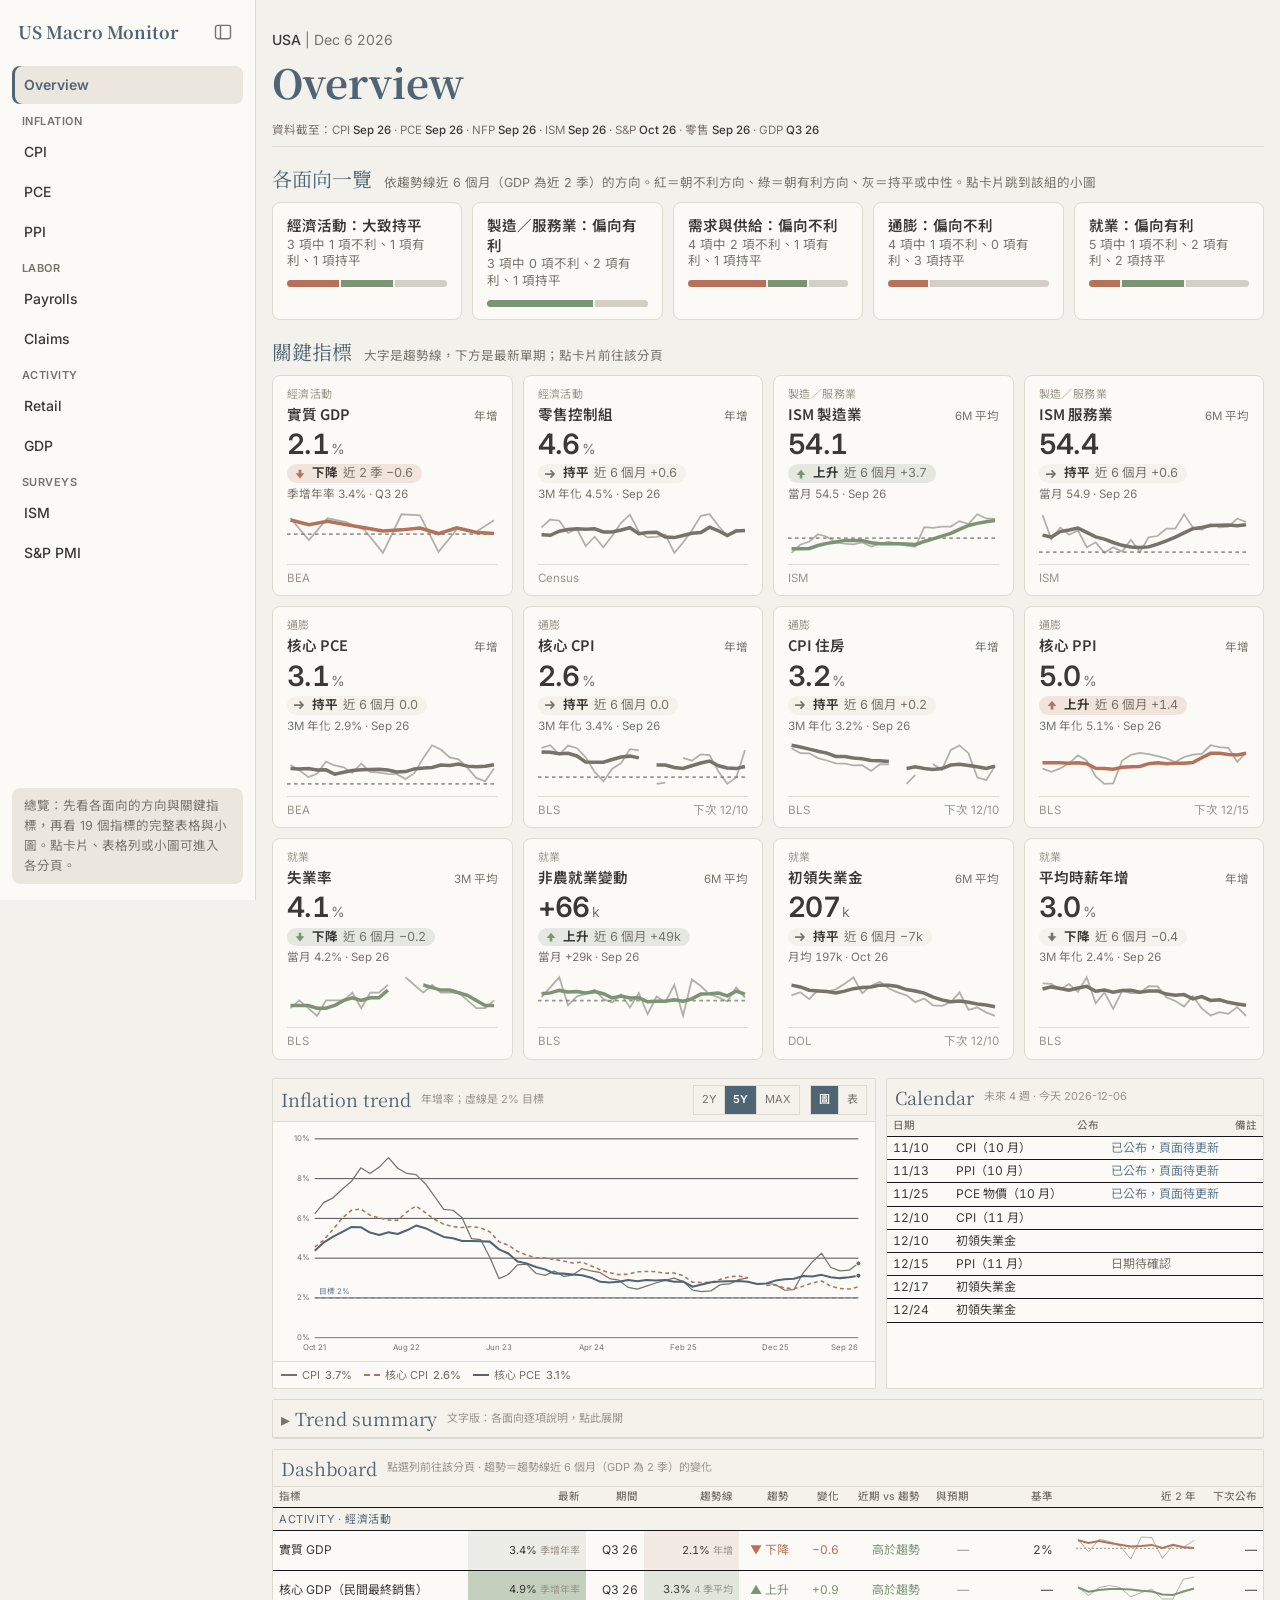
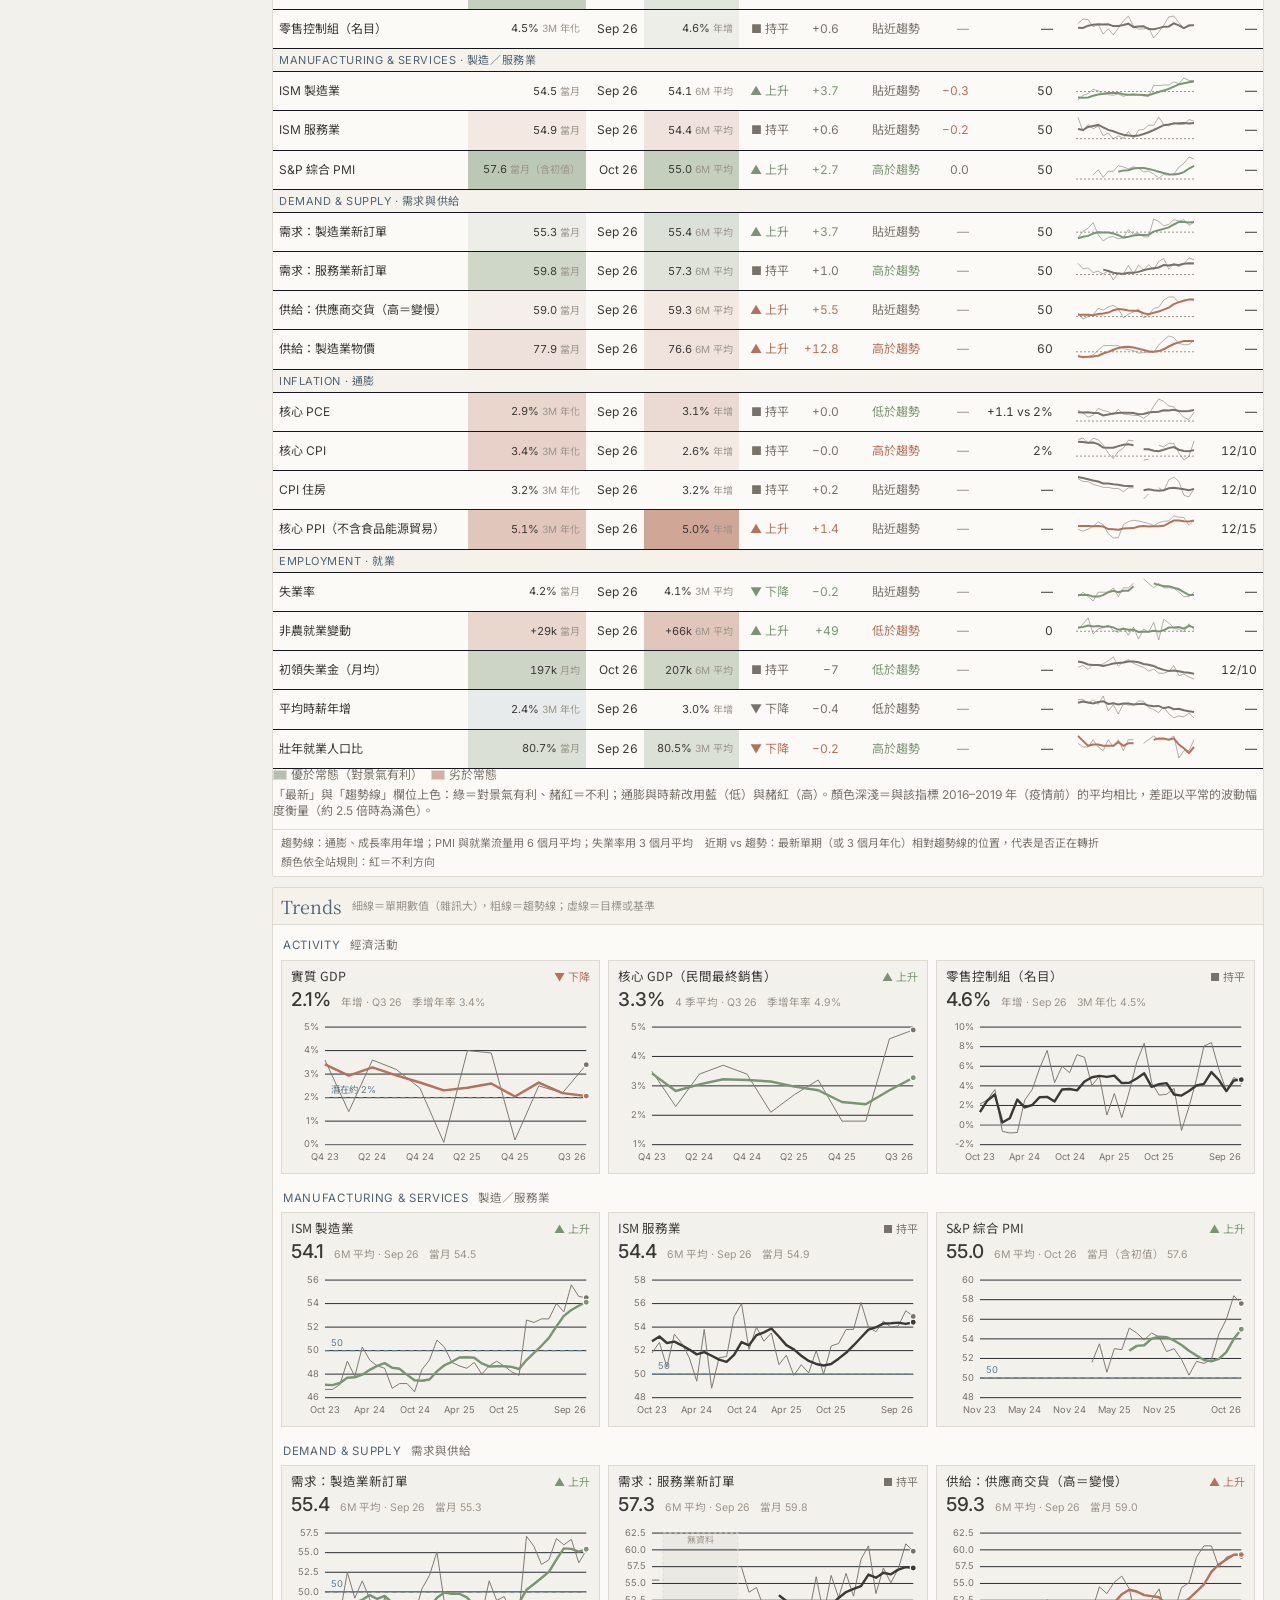
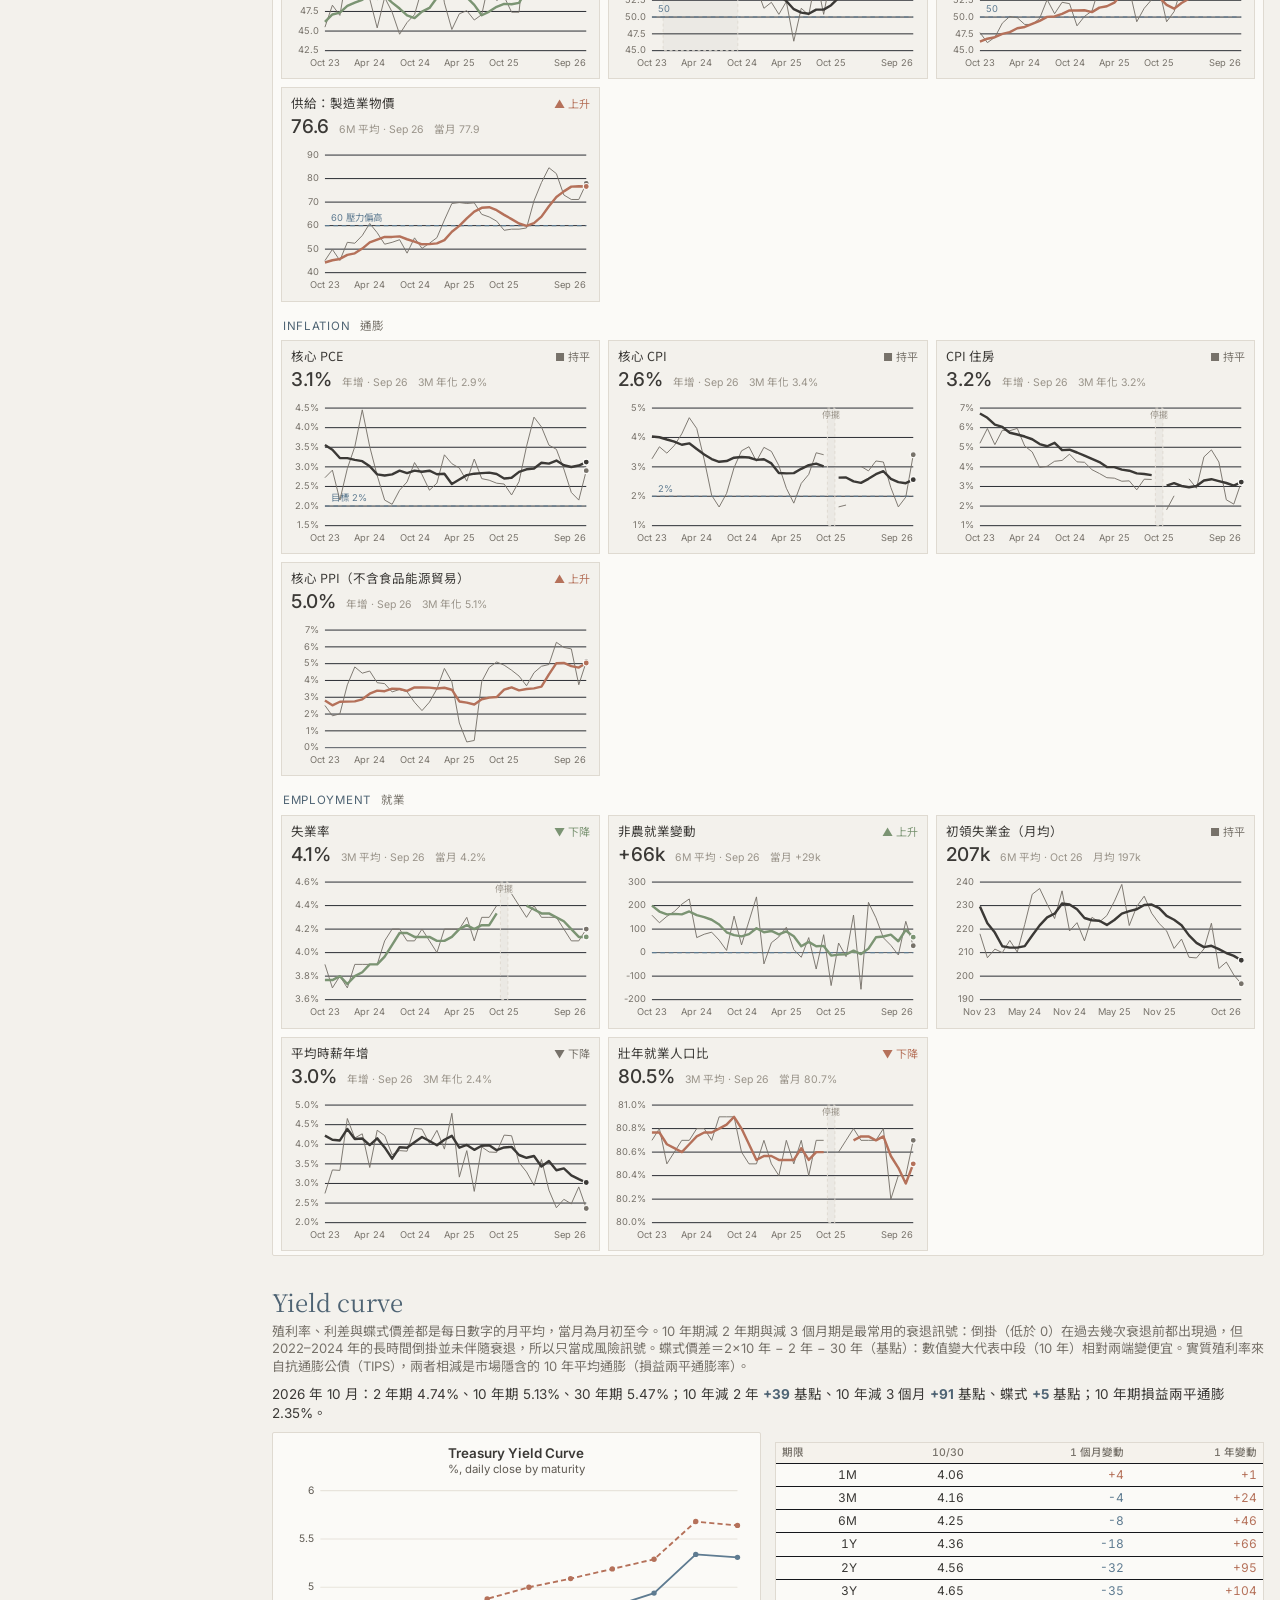
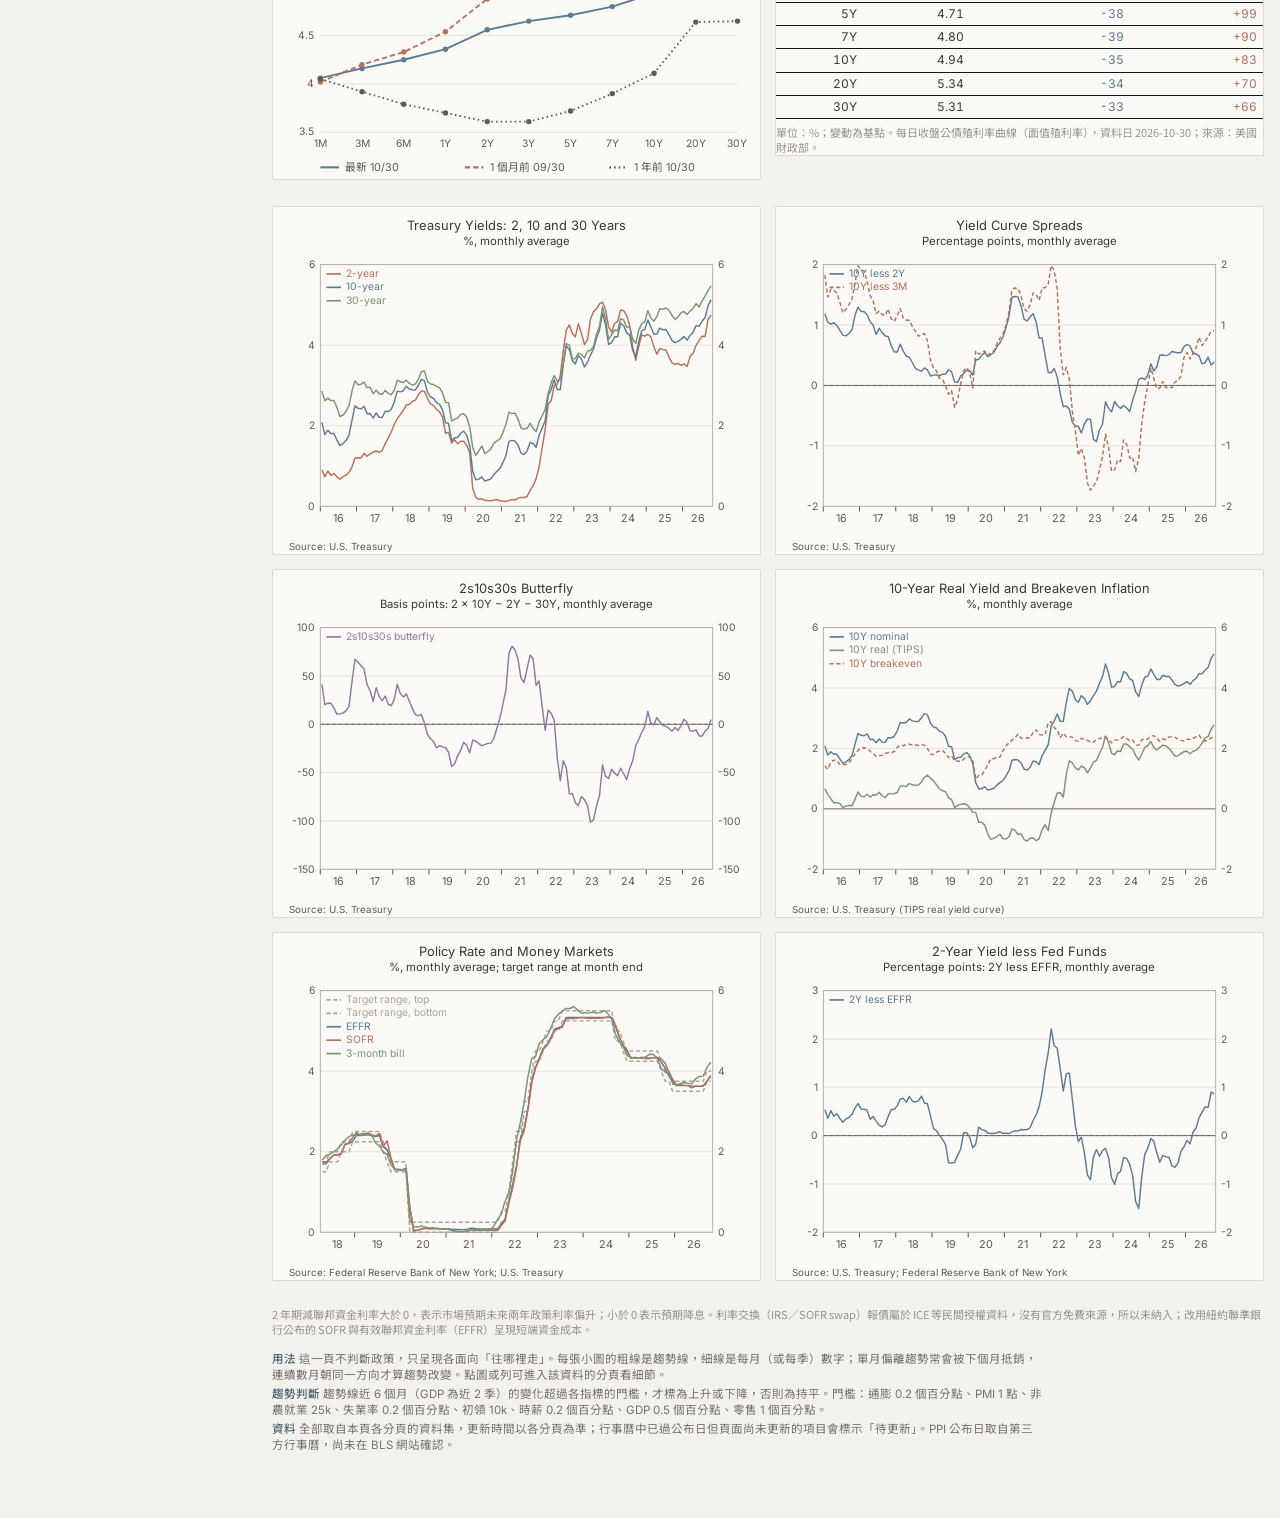
==== index.html @ 4f9cb5e1 "Update 2026-11-01 11:17" ====
<!doctype html>
<html lang="zh-Hant">
<head>
<meta charset="utf-8">
<meta name="viewport" content="width=device-width,initial-scale=1">
<title>US Macro Monitor</title>
<link rel="preconnect" href="https://fonts.googleapis.com">
<link href="https://fonts.googleapis.com/css2?family=Inter:wght@400;500;600&family=Noto+Sans+TC:wght@400;500;700&family=Noto+Serif+TC:wght@500;700&display=swap" rel="stylesheet">
<link rel="stylesheet" href="core.css">
<link rel="stylesheet" href="ov.css">
</head>
<body>
<aside class="side" id="side" aria-label="選單">
  <div class="sideh"><span class="sbrand" id="sbrand"></span><button type="button" class="sidebtn" id="sideClose" aria-label="收起側欄" title="收起側欄"><svg viewBox="0 0 24 24" fill="none" stroke="currentColor" stroke-width="1.7" aria-hidden="true"><rect x="3" y="4" width="18" height="16" rx="2.5"/><path d="M9 4v16"/></svg></button></div>
  <nav class="dsnav" id="nav" aria-label="Dataset"></nav>
  <div class="demo" id="demo"></div>
</aside>
<button type="button" class="sidebtn sideopen" id="sideOpen" aria-label="展開側欄" title="展開側欄" aria-controls="side"><svg viewBox="0 0 24 24" fill="none" stroke="currentColor" stroke-width="1.7" aria-hidden="true"><rect x="3" y="4" width="18" height="16" rx="2.5"/><path d="M9 4v16"/></svg></button>
<div class="scrim" id="scrim" hidden></div>
<div class="wrap">
  <main id="app"></main>
</div>
<template id="tpl-tree">
  <div class="meta"><b>USA</b> | <span id="dt"></span></div>
  <h1 id="hd"></h1>

  <h2 class="sec">Overview</h2>
  <p class="how" id="ovHow">動能＝3 個月年化相對年增：高出 0.3 個百分點以上為加速（紅），低 0.3 以上為降溫（藍）。點列可在 Components 拆開該項目。</p>
  <div class="tblw"><table id="ovt"></table></div>
  <div class="tblw" id="ovt2w" hidden><table id="ovt2"></table></div>
  <p class="hlg" id="ovLg"></p>

  <section id="brd" hidden>
    <h2 class="sec">Breadth</h2>
    <p class="how">把 PCE 拆成約 220 個細項，看有多少比例的漲幅超過 3%：比例越高，代表通膨越廣泛、越不是少數項目造成。這是聯準會官員判斷「底層通膨」的方法之一。</p>
    <p class="lede" id="brdTxt"></p>
    <div class="charts">
      <div class="hv" id="brdTs"></div>
      <div class="hv" id="brdHist"></div>
    </div>
    <div class="blist" id="brdList" hidden></div>
  </section>

  <h2 class="sec" id="compo">Components</h2>
  <p class="how">點表格裡的項目名稱，上方的堆疊圖會拆開它的下一層，下方的線圖畫出它與上一層；點堆疊圖的色塊或圖例可再往下拆。表格的欄位跟著堆疊圖的期間與衡量方式：3M、6M、YTD 顯示每月數字，2Y 以上顯示年度平均。共 <span id="nItems"></span> 個項目。</p>
  <div class="hv" id="stk" style="margin:12px 0 12px"></div>
  <div class="tblw"><table id="tbl"></table></div>
  <p class="hlg" id="heatLg"></p>
  <div class="hv" id="ch5" style="margin:12px 0 10px"></div>

  <h2 class="sec">Analysis</h2>
  <div class="charts">
    <div class="hv" id="ch1"></div>
    <div class="hv" id="ch2"></div>
  </div>

  <div id="p1"></div>

  <div class="charts">
    <div class="hv" id="ch3"></div>
    <div class="hv" id="ch4"></div>
  </div>

  <div id="p2"></div>
  <div id="lead"></div>
  <p class="note" id="note"></p>


</template>
<template id="tpl-gdp">
  <div class="meta"><b>USA</b> | <span id="dt"></span></div>
  <h1 id="hd"></h1>

  <h2 class="sec">Overview</h2>
  <p class="how">季增年率（SAAR）：季增率連乘四季。核心 GDP＝對國內民間買家的最終銷售（消費＋民間固定投資），排除波動大的存貨、淨出口與政府支出。</p>
  <div class="tblw"><table id="govt"></table></div>
  <p class="hlg" id="gLg"></p>

  <h2 class="sec" id="gcompo">Contributions</h2>
  <p class="how">各項對實質 GDP 成長的貢獻（百分點，BEA 官方數字），加總等於 GDP 成長。點色塊、圖例或表格的項目名稱往下拆；虛線框是本季的 GDPNow 即時預測。表格欄位跟著圖的期間：4Q、8Q 顯示每季，3Y 以上顯示每年各季的平均。</p>
  <div class="hv" id="gstk" style="margin:12px 0 12px"></div>
  <div class="tblw"><table id="gtbl"></table></div>
  <p class="hlg" id="gLg2"></p>

  <h2 class="sec">Analysis</h2>
  <div id="gp1"></div>
  <div class="charts">
    <div class="hv" id="gch1"></div>
    <div class="hv" id="gch2"></div>
  </div>
  <div class="charts">
    <div class="hv" id="gch3"></div>
    <div class="hv" id="gch4"></div>
  </div>

  <div id="lead"></div>

  <h2 class="sec">Revisions</h2>
  <p class="how">BEA 每季發布三次估計（初估、二估、三估），之後年度修正仍會改動；市場預期取自 investing.com 經濟日曆。</p>
  <div class="tblw"><table id="grev"></table></div>
  <p class="note">資料來源：美國經濟分析局（BEA）國民所得帳；即時預測為亞特蘭大聯準銀行 GDPNow。2025 年第 3 季因政府停擺延後，只發布兩次估計。</p>
</template>
<template id="tpl-survey">
 <div id="survey">
  <div class="meta"><b>USA</b> | <span id="dt"></span></div>
  <h1 id="hd"></h1>

  <h2 class="sec">Overview</h2>
  <p class="how">擴散指數以 50 為分界：高於 50 代表回覆「增加」的企業多於「減少」。點分項名稱可在下方大圖畫出。</p>
  <div class="tblw"><table id="sov"></table></div>
  <div class="tblw" id="sov2w" hidden><table id="sov2"></table></div>
  <p class="hlg" id="sLg"></p>

  <section id="sheatSec">
    <h2 class="sec">Components heatmap</h2>
    <p class="how">各分項不能相加，所以用熱度圖看「哪些分項、從什麼時候開始」轉強或轉弱，取代堆疊圖。</p>
    <div class="tb heattb" id="shtb"></div>
    <div class="tblw"><table id="sheat" class="heat"></table></div>
  </section>
  <div class="hv" id="sch5" style="margin:12px 0 10px"></div>

  <h2 class="sec">Analysis</h2>
  <div id="sp1"></div>
  <div class="charts">
    <div class="hv" id="sch1"></div>
    <div class="hv" id="sch2"></div>
  </div>
  <div class="charts">
    <div class="hv" id="sch3"></div>
    <div class="hv" id="sch4"></div>
  </div>
  <div id="lead"></div>
  <p class="note" id="snote"></p>
 </div>
</template>
<template id="tpl-claims">
  <div class="meta"><b>USA</b> | <span id="dt"></span></div>
  <h1 id="hd"></h1>

  <h2 class="sec">Overview</h2>
  <div class="tblw"><table id="cov"></table></div>
  <p class="hlg" id="cLg"></p>
  <div id="cp1"></div>
  <div class="charts">
    <div class="hv" id="cch1"></div>
    <div class="hv" id="cch2"></div>
  </div>
  <div class="charts">
    <div class="hv" id="cch3"></div>
    <div class="hv" id="cch4"></div>
  </div>

  <h2 class="sec">Monthly companions</h2>
  <p class="how">每月的失業原因（家計調查）與 ADP 民間就業、薪資，補充週資料看不到的面向。</p>
  <div class="tblw"><table id="cov2"></table></div>
  <p class="hlg" id="cLg2"></p>
  <div class="charts">
    <div class="hv" id="cch5"></div>
    <div class="hv" id="cch6"></div>
  </div>
  <p class="note">初領與續領失業金來自勞動部每週四發布的報告（續領晚一週）；失業原因來自 BLS 家計調查；ADP 週資料與薪資來自 ADP Research。</p>
</template>
<template id="tpl-ov">
  <div class="meta"><b>USA</b> | <span id="ovdt"></span></div>
  <h1>Overview</h1>
  <div id="ovapp">
  <div class="toolbar"><span class="status" id="status"></span></div><div class="tip" id="tip" hidden></div>
<div id="appOv">
<section class="ovsec" aria-labelledby="oVerT">
  <div class="ovsh"><h2 id="oVerT">各面向一覽</h2><span class="hint">依趨勢線近 6 個月（GDP 為近 2 季）的方向。紅＝朝不利方向、綠＝朝有利方向、灰＝持平或中性。點卡片跳到該組的小圖</span></div>
  <div class="verd" id="oVerd"></div>
</section>
<section class="ovsec" aria-labelledby="oKpiT">
  <div class="ovsh"><h2 id="oKpiT">關鍵指標</h2><span class="hint">大字是趨勢線，下方是最新單期；點卡片前往該分頁</span></div>
  <div class="kgrid" id="oKpi"></div>
</section>
<div class="ovtop">
  <section class="panel" aria-labelledby="oInT">
    <div class="ph"><h2 id="oInT">Inflation trend</h2><span class="hint">年增率；虛線是 2% 目標</span>
      <div class="seg" id="oInR" role="group" aria-label="期間"></div><div class="seg" id="oInV" role="group" aria-label="檢視"><button type="button" data-v="c">圖</button><button type="button" data-v="t">表</button></div></div>
    <div class="chartbox" id="oInC"></div>
    <div class="tblw" id="oInTb" hidden></div>
    <div class="legend" id="oInL"></div>
  </section>
  <section class="panel">
    <div class="ph"><h2>Calendar</h2><span class="hint" id="ocHint"></span></div>
    <div class="tw" id="ocTbl"></div>
  </section>
</div>
<details class="summary" id="oSum">
  <summary class="ph"><h2 id="oSumT">Trend summary</h2><span class="hint">文字版：各面向逐項說明，點此展開</span></summary>
  <ul id="oSumList"></ul>
</details>

<section class="panel wide">
  <div class="ph">
    <h2>Dashboard</h2>
    <span class="hint">點選列前往該分頁 · 趨勢＝趨勢線近 6 個月（GDP 為 2 季）的變化</span>
  </div>
  <div class="tw" style="max-height:none"><table id="oTbl"></table></div>
  <p class="hlg" id="oLg"></p>
  <div class="legend"><span>趨勢線：通膨、成長率用年增；PMI 與就業流量用 6 個月平均；失業率用 3 個月平均</span><span>近期 vs 趨勢：最新單期（或 3 個月年化）相對趨勢線的位置，代表是否正在轉折</span><span>顏色依全站規則：紅＝不利方向</span></div>
</section>

<section class="panel wide">
  <div class="ph">
    <h2>Trends</h2>
    <span class="hint">細線＝單期數值（雜訊大），粗線＝趨勢線；虛線＝目標或基準</span>
  </div>
  <div id="oGrid"></div>
</section>

<div id="lead"></div>

<footer class="notes">
  <div><b>用法</b> 這一頁不判斷政策，只呈現各面向「往哪裡走」。每張小圖的粗線是趨勢線，細線是每月（或每季）數字；單月偏離趨勢常會被下個月抵銷，連續數月朝同一方向才算趨勢改變。點圖或列可進入該資料的分頁看細節。</div>
  <div><b>趨勢判斷</b> 趨勢線近 6 個月（GDP 為近 2 季）的變化超過各指標的門檻，才標為上升或下降，否則為持平。門檻：通膨 0.2 個百分點、PMI 1 點、非農就業 25k、失業率 0.2 個百分點、初領 10k、時薪 0.2 個百分點、GDP 0.5 個百分點、零售 1 個百分點。</div>
  <div><b>資料</b> 全部取自本頁各分頁的資料集，更新時間以各分頁為準；行事曆中已過公布日但頁面尚未更新的項目會標示「待更新」。PPI 公布日取自第三方行事曆，尚未在 BLS 網站確認。</div>
</footer>
</div>

  </div>
</template>
<!--MORE-TEMPLATES-->
<script src="core.js"></script>
</body>
</html>
---- core.css ----
:root{
  --bg:#f3f1ec; --paper:#fbfaf7; --ink:#3b3936; --muted:#77726a; --rule:#dfdad1;
  --brand:#4f6474; --chip:#ebe7df; --hl:#efebe3;
  --c1:#5e7b91; --c2:#b5715a; --c3:#7b9473; --c4:#8c7aa0;
  --axis:#5f5a53; --grid:#e8e4dc; --frame:#aaa49a; --shade:#ebe7df;
  --k0:#5e7b91; --k1:#b5715a; --k2:#7b9473; --k3:#8c7aa0; --k4:#c19d58; --k5:#5f938e; --k6:#ae7b8c; --k7:#9a9488; --k8:#8a6d58; --k9:#8eaac2; --kx:#d4cfc5; --tot:#2f2d2a;
}
@media (prefers-color-scheme:dark){:root:not([data-theme="light"]){
  --bg:#1d1c1a; --paper:#262523; --ink:#e9e5dd; --muted:#aaa497; --rule:#3a3834;
  --brand:#aec0ce; --chip:#302e2b; --hl:#2e2c29;
  --c1:#93acc2; --c2:#d49c86; --c3:#a6bb9c; --c4:#b7a5c9;
  --axis:#bdb7ab; --grid:#302e2b; --frame:#5a5650; --shade:#2e2c29;
  --k0:#93acc2; --k1:#d49c86; --k2:#a6bb9c; --k3:#b7a5c9; --k4:#d8bd84; --k5:#8fbdb7; --k6:#cfa1b1; --k7:#b4aea2; --k8:#bf9e86; --k9:#b6cde0; --kx:#4a4743; --tot:#f2efe9;
}}
:root[data-theme="dark"]{
  --bg:#1d1c1a; --paper:#262523; --ink:#e9e5dd; --muted:#aaa497; --rule:#3a3834;
  --brand:#aec0ce; --chip:#302e2b; --hl:#2e2c29;
  --c1:#93acc2; --c2:#d49c86; --c3:#a6bb9c; --c4:#b7a5c9;
  --axis:#bdb7ab; --grid:#302e2b; --frame:#5a5650; --shade:#2e2c29;
  --k0:#93acc2; --k1:#d49c86; --k2:#a6bb9c; --k3:#b7a5c9; --k4:#d8bd84; --k5:#8fbdb7; --k6:#cfa1b1; --k7:#b4aea2; --k8:#bf9e86; --k9:#b6cde0; --kx:#4a4743; --tot:#f2efe9;
}
*{box-sizing:border-box}
body{margin:0;background:var(--bg);color:var(--ink);font:16px/1.75 "Inter","Noto Sans TC","PingFang TC",system-ui,sans-serif}
.wrap{max-width:900px;margin:0 auto;padding:0 16px 64px}
.demo{font-size:13px;color:var(--muted);background:var(--chip);border-radius:8px;padding:8px 12px;margin:20px 0 0}
.meta{margin-top:28px;font-size:14px;color:var(--muted)}
.meta b{color:var(--ink);font-weight:500}
h1{font-family:"Noto Serif TC","Songti TC",serif;font-weight:700;color:var(--brand);font-size:clamp(28px,4.6vw,40px);line-height:1.15;margin:6px 0 10px}
h2.sec{font-family:"Noto Serif TC","Songti TC",serif;font-weight:400;color:var(--brand);font-size:24px;margin:30px 0 4px}
.by{font-size:14px;color:var(--muted);margin-bottom:22px}
.sum{background:var(--paper);border-left:4px solid var(--brand);border-radius:4px;padding:14px 18px;margin:0 0 26px}
.sum h2{font-size:15px;margin:0 0 4px;color:var(--brand)}
.sum ul{margin:0;padding-left:18px}
.sum li{margin:2px 0}
.charts{display:grid;grid-template-columns:1fr 1fr;gap:14px;margin:8px 0 26px}
.hv{background:var(--paper);border:1px solid var(--rule);border-radius:2px;padding:6px 6px 0;position:relative;min-width:0}
.hv svg{display:block;width:100%;height:auto;overflow:visible}
.hv svg text{font-family:"Inter","Noto Sans TC",sans-serif;fill:var(--axis)}
.tip{position:absolute;pointer-events:none;background:var(--paper);border:1px solid var(--frame);font:12px/1.4 "Inter","Noto Sans TC",sans-serif;padding:4px 7px;white-space:nowrap;display:none;z-index:3;box-shadow:0 2px 6px rgba(0,0,0,.12)}
/* quiet toolbar under each chart */
.tb{display:flex;flex-wrap:wrap;align-items:center;gap:6px 10px;border-top:1px solid var(--grid);margin:2px -6px 0;padding:6px 8px 7px;font:12px/1.3 "Inter","Noto Sans TC",sans-serif;color:var(--muted)}
.tb .seg{display:inline-flex;border:1px solid var(--rule);border-radius:3px;overflow:hidden}
.tb .seg button{all:unset;cursor:pointer;padding:3px 7px;color:var(--muted)}
.tb .seg button+button{border-left:1px solid var(--rule)}
.tb .seg button[aria-pressed="true"]{background:var(--brand);color:var(--paper)}
.tb .seg button:focus-visible,.chip button:focus-visible,.tb .add:focus-visible,.tb .rst:focus-visible{outline:2px solid var(--brand);outline-offset:1px}
.chips{display:flex;flex-wrap:wrap;gap:4px;flex:1 1 100%}
.chip{display:inline-flex;align-items:center;gap:4px;border:1px solid var(--rule);border-radius:3px;padding:1px 2px 1px 6px;color:var(--ink);max-width:100%}
.chip i{width:10px;height:3px;flex:none}
.chip span{overflow:hidden;text-overflow:ellipsis;white-space:nowrap;max-width:190px}
.chip button{all:unset;cursor:pointer;padding:0 4px;color:var(--muted);font-size:11px;border-radius:2px}
.chip button:hover{background:var(--chip);color:var(--ink)}
.tb .add,.tb .rst{all:unset;cursor:pointer;padding:2px 6px;border:1px dashed var(--frame);border-radius:3px;color:var(--brand)}
.tb .rst{border-style:solid;border-color:transparent;color:var(--muted);margin-left:auto}
.tb .rst:hover{color:var(--ink)}
.tb [hidden]{display:none}
.pop{position:absolute;left:8px;right:8px;bottom:44px;z-index:5;background:var(--paper);border:1px solid var(--frame);box-shadow:0 8px 24px rgba(0,0,0,.18);border-radius:4px;display:none;font:13px/1.35 "Inter","Noto Sans TC",sans-serif}
.pop input{width:100%;border:0;border-bottom:1px solid var(--rule);padding:9px 10px;font:inherit;background:transparent;color:var(--ink);outline:none}
.pop ul{list-style:none;margin:0;padding:4px 0;max-height:260px;overflow:auto}
.pop li{padding:4px 10px;cursor:pointer;white-space:nowrap;overflow:hidden;text-overflow:ellipsis}
.pop li.h{cursor:default;color:var(--muted);font-weight:700;font-size:11px;letter-spacing:.04em;text-transform:uppercase;padding-top:8px}
.pop li.on,.pop li:not(.h):hover{background:var(--hl)}
.pop li .w{float:right;color:var(--muted);font-size:11px;margin-left:8px}
.pop .ft{font-size:11px;color:var(--muted);padding:5px 10px;border-top:1px solid var(--rule)}
p{margin:0 0 16px}
.tblw{overflow-x:auto;margin:10px 0 8px;background:var(--paper);border:1px solid var(--rule)}
table{border-collapse:collapse;width:100%;font:13px/1.35 "Inter","Noto Sans TC",sans-serif;font-variant-numeric:tabular-nums}
th,td{padding:5px 9px;text-align:right;white-space:nowrap}
th:first-child,td:first-child{text-align:left}
thead th{font-weight:700;border-bottom:1px solid var(--ink)}
thead tr.grp th{border-bottom:0}
tbody tr+tr td{border-top:1px solid var(--grid)}
tbody tr.sel td{background:var(--hl)}
tbody tr.gh td{font-weight:700;color:var(--muted);font-size:11px;letter-spacing:.04em;text-transform:uppercase;padding-top:10px}
td.vl,th.vl{border-left:1px solid var(--rule)}
td .cr{all:unset;cursor:pointer;width:14px;display:inline-block;text-align:center;color:var(--muted);font-size:10px}
td .cr:focus-visible,td .nm:focus-visible{outline:2px solid var(--brand)}
td .nm{all:unset;cursor:pointer;color:var(--ink);border-bottom:1px dotted transparent}
td .nm:hover{color:var(--brand);border-bottom-color:var(--brand)}
td .sp{display:inline-block;width:14px}
.note{font-size:13px;color:var(--muted)}
.dsnav{display:flex;gap:6px 14px;margin:16px 0 0;flex-wrap:wrap;align-items:center}
.dsnav .ng{display:inline-flex;gap:6px;align-items:center}
.dsnav .ngl{font:600 11px/1 "Inter","Noto Sans TC",sans-serif;color:var(--muted);letter-spacing:.04em;text-transform:uppercase;margin-right:2px}
.dsnav a{font:600 13px/1 "Inter","Noto Sans TC",sans-serif;color:var(--brand);text-decoration:none;border:1px solid var(--rule);background:var(--paper);border-radius:999px;padding:7px 14px}
.dsnav a[aria-current="page"]{background:var(--brand);color:var(--paper);border-color:var(--brand)}
.dsnav a:focus-visible{outline:2px solid var(--brand);outline-offset:2px}
tr.prod td:first-child .nm{color:var(--muted);font-style:italic}
.lede{margin:0 0 10px}
.lede b{color:var(--brand)}
.blist{background:var(--paper);border:1px solid var(--rule);padding:8px 12px;margin:0 0 20px;font:13px/1.5 "Inter","Noto Sans TC",sans-serif}
.blist h3{font:700 13px/1.4 "Inter","Noto Sans TC",sans-serif;margin:0 0 6px}
.blist ol{margin:0;padding-left:0;list-style:none;columns:2 260px;column-gap:24px}
.blist li{break-inside:avoid;display:flex;justify-content:space-between;gap:8px;border-bottom:1px dotted var(--grid);padding:2px 0}
.blist li span{font-variant-numeric:tabular-nums;color:var(--muted)}
.blist .nm{all:unset;cursor:pointer;overflow:hidden;text-overflow:ellipsis;white-space:nowrap}
.blist .nm:hover{color:var(--brand);text-decoration:underline}
.blist .nm:focus-visible{outline:2px solid var(--brand)}
#brdHist rect.bin{cursor:pointer}
.how{font-size:13px;color:var(--muted);margin:0 0 10px}
.cmp{margin-top:34px;padding-top:18px;border-top:1px solid var(--rule)}
.cmp h2{font-family:"Noto Serif TC","Songti TC",serif;font-weight:400;color:var(--brand);font-size:24px;margin:0 0 8px}
.cmp ul{margin:0;padding-left:20px}
.crumb{display:flex;flex-wrap:wrap;gap:2px 4px;align-items:center;flex:1 1 100%;color:var(--muted)}
.crumb button{all:unset;cursor:pointer;color:var(--brand)}
.crumb button:hover{text-decoration:underline}
.crumb b{color:var(--ink)}
.klg{display:flex;flex-wrap:wrap;gap:4px 6px;flex:1 1 100%}
.klg button{all:unset;cursor:pointer;display:inline-flex;align-items:center;gap:5px;border:1px solid var(--rule);border-radius:3px;padding:2px 7px;color:var(--ink);max-width:100%}
.klg button:hover,.klg button.on{background:var(--hl);border-color:var(--frame)}
.klg button:focus-visible{outline:2px solid var(--brand)}
.klg i{width:10px;height:10px;flex:none}
.klg i.ln{height:2px;background:var(--tot)!important}
.klg span{overflow:hidden;text-overflow:ellipsis;white-space:nowrap;max-width:230px}
.klg em{font-style:normal;color:var(--muted);font-variant-numeric:tabular-nums}
.klg .dn{color:var(--muted);font-size:10px}
#stk svg rect.seg{cursor:pointer}
#ovt th,#ovt td{padding:5px 7px}
@media (max-width:640px){.tblw th:first-child,.tblw td:first-child{position:sticky;left:0;background:var(--paper);z-index:1;box-shadow:1px 0 0 var(--rule)}.tblw tr.sel td:first-child{background:var(--hl)}}
@media (max-width:640px){.charts{grid-template-columns:1fr}.chip span{max-width:150px}}
.heattb{border:0;margin:6px 0 0;padding:0 0 4px}
table.heat{font-size:11px}
table.heat th.hc{font-weight:400;font-size:10px;color:var(--muted);text-align:center;padding:4px 2px;line-height:1.15}
table.heat td.hx{text-align:center;padding:4px 2px;min-width:26px;color:var(--ink)}
table.heat td:first-child{white-space:nowrap}
/* quick view under the stacked chart: headline aggregates with latest M/M and Y/Y */
.qv{display:flex;flex-wrap:wrap;align-items:center;gap:4px 6px;flex:1 1 100%;border-top:1px dashed var(--grid);padding-top:6px}
.qv .qvl{color:var(--muted);margin-right:2px}
.qv .qvl em{font-style:normal;font-size:11px;margin-left:4px}
.qv button{all:unset;cursor:pointer;display:inline-flex;align-items:baseline;gap:6px;border:1px solid var(--rule);border-radius:3px;padding:2px 8px;color:var(--ink)}
.qv button em{font-style:normal;color:var(--muted);font-variant-numeric:tabular-nums}
.qv button:hover{background:var(--hl);border-color:var(--frame)}
.qv button[aria-pressed="true"]{background:var(--brand);border-color:var(--brand);color:var(--paper)}
.qv button[aria-pressed="true"] em{color:var(--paper);opacity:.85}
.qv button:focus-visible{outline:2px solid var(--brand);outline-offset:1px}
/* heatmap legend under the drill-down table */
.hlg{display:flex;flex-wrap:wrap;align-items:center;gap:4px 8px;font-size:12px;color:var(--muted);margin:-2px 0 10px}
.hlg i{display:inline-block;width:14px;height:10px;border:1px solid var(--rule);margin-right:-4px}
.hlg span{flex:1 1 100%}
#tbl td.hm{transition:background .15s}

/* enlarged chart: click a chart (or its corner button) */
.hv .zoom{all:unset;position:absolute;top:6px;right:6px;width:26px;height:26px;line-height:26px;text-align:center;font-size:15px;color:var(--muted);background:var(--paper);border:1px solid var(--rule);border-radius:3px;cursor:pointer;opacity:0;transition:opacity .15s;z-index:2}
.hv:hover .zoom,.hv .zoom:focus-visible{opacity:1}
.hv .zoom:focus-visible{outline:2px solid var(--brand)}
@media (hover:none){.hv .zoom{opacity:.85}}
#hvzoom{position:fixed;inset:0;z-index:50;background:rgba(20,19,17,.62);display:flex;align-items:center;justify-content:center;padding:16px}
#hvzoom[hidden]{display:none}
#hvzoom .zbox{position:relative;background:var(--paper);border-radius:4px;padding:38px 16px 10px;width:min(1100px,100%);max-height:100%;overflow:auto;box-shadow:0 12px 40px rgba(0,0,0,.35);box-sizing:border-box}
#hvzoom .zc{position:relative}
#hvzoom .zc svg{display:block;width:100%;height:auto;overflow:visible}
#hvzoom .zc svg text{font-family:"Inter","Noto Sans TC",sans-serif;fill:var(--axis)}
#hvzoom .zx{all:unset;position:absolute;top:6px;right:10px;width:30px;height:30px;line-height:30px;text-align:center;font-size:20px;color:var(--ink);cursor:pointer}
#hvzoom .zx:focus-visible{outline:2px solid var(--brand)}
/* collapsible left sidebar (navigation and page notes) */
.side{position:fixed;inset:0 auto 0 0;z-index:40;width:256px;background:var(--paper);border-right:1px solid var(--rule);display:flex;flex-direction:column;gap:14px;padding:12px 12px 16px;overflow-y:auto;transform:translateX(-100%)}
body.side-ready .side{transition:transform .22s ease}
body.side-ready{transition:padding-left .22s ease}
body.side-on .side{transform:none}
.sideh{display:flex;align-items:center;gap:8px;min-height:40px}
.sbrand{flex:1;font-family:"Noto Serif TC","Songti TC",serif;font-weight:700;color:var(--brand);font-size:17px;line-height:1.2;padding-left:6px}
.sidebtn{all:unset;box-sizing:border-box;cursor:pointer;display:inline-grid;place-items:center;width:40px;height:40px;border-radius:8px;color:var(--muted);flex:none}
.sidebtn:hover{background:var(--chip);color:var(--ink)}
.sidebtn:focus-visible{outline:2px solid var(--brand);outline-offset:1px}
.sidebtn svg{width:20px;height:20px}
.sideopen{position:fixed;top:10px;left:10px;z-index:35;background:var(--paper);border:1px solid var(--rule);box-shadow:0 2px 8px rgba(0,0,0,.08)}
body.side-on .sideopen{display:none}
.side .dsnav{flex-direction:column;align-items:stretch;gap:12px;margin:0;flex-wrap:nowrap}
.side .dsnav .ng{display:flex;flex-direction:column;align-items:stretch;gap:2px}
.side .dsnav .ngl{padding:0 10px 4px;margin:0}
.side .dsnav a{display:flex;align-items:center;min-height:38px;padding:0 12px;border:0;border-radius:8px;background:transparent;color:var(--ink);font-weight:500;font-size:14px}
.side .dsnav a:hover{background:var(--chip)}
.side .dsnav a[aria-current="page"]{background:var(--chip);color:var(--brand);font-weight:600;box-shadow:inset 3px 0 0 var(--brand)}
.side .demo{margin:auto 0 0;font-size:12.5px;line-height:1.6}
.scrim{position:fixed;inset:0;z-index:38;background:rgba(20,19,17,.4)}
.scrim[hidden]{display:none}
@media (min-width:1000px){body.side-on{padding-left:256px}}
@media (max-width:999px){.wrap{padding-top:44px}}
@media (min-width:1000px){body:not(.side-on) .wrap{padding-top:44px}}
@media (prefers-reduced-motion:reduce){body.side-ready,body.side-ready .side{transition:none}}
/* Treasury curve table beside the curve chart */
.curvet{align-self:start}
.curvet table{width:100%}
.curvet td.up{color:var(--c2)}
.curvet td.dn{color:var(--c1)}
.curvet .note{margin:6px 0 0}
---- ov.css ----
#ovapp{
  color-scheme: dark;
  --bg:#000000;
  --panel:#0c0d10;
  --panel-2:#13151a;
  --line:#262a31;
  --fg:#e4e6ea;
  --muted:#8b919c;
  --dim:#5c626c;
  --amber:#f5a524;
  --amber-ink:#1a1204;
  --cmd:#ffd84a;
  --sel:#1b2a40;
  --up:#e66767;      
  --down:#3987e5;    
  --mid:#383835;     
  
  --bad:var(--up); --good:#199e70; --cool:var(--down);
  --c-food:#d95926; --c-energy:#3987e5; --c-goods:#199e70; --c-serv:#b9bcc4; --c-spec:#8b919c;
  --k1:#3987e5; --k2:#d95926; --k3:#199e70; --k4:#c98500; --k5:#d55181; --k6:#008300; --k7:#9085e9; --k-other:#5f646d;
  --f-data:"IBM Plex Mono",ui-monospace,Menlo,Consolas,monospace;
  --f-ui:"IBM Plex Sans Condensed","Noto Sans TC","PingFang TC","Microsoft JhengHei",system-ui,sans-serif;
  --f-zh:"Noto Sans TC","PingFang TC","Microsoft JhengHei",sans-serif;
}
#ovapp,#ovapp *{box-sizing:border-box}
#ovapp [hidden]{display:none!important}
#ovapp{background:var(--bg);color:var(--fg);font-family:var(--f-ui);font-size:13px;line-height:1.35;
  padding-left:max(16px,env(safe-area-inset-left,0px));padding-right:max(16px,env(safe-area-inset-right,0px));padding-block:12px 28px}
#ovapp button{font:inherit;color:inherit}
#ovapp :focus-visible{outline:1px solid var(--cmd);outline-offset:1px}
#ovapp .num{font-family:var(--f-data);font-variant-numeric:tabular-nums}
#ovapp .cmdbar{display:flex;flex-wrap:wrap;align-items:center;gap:8px 14px;border-bottom:1px solid var(--line);padding-bottom:8px}
#ovapp .tick{background:var(--amber);color:var(--amber-ink);font-family:var(--f-data);font-weight:600;padding:2px 8px;letter-spacing:.04em}
#ovapp .cmdbar .title{font-family:var(--f-data);color:var(--amber);font-weight:500;letter-spacing:.06em}
#ovapp .cmdbar .meta{color:var(--muted);font-family:var(--f-data);font-size:12px}
#ovapp .cmd{display:flex;align-items:center;gap:6px;margin-left:auto;min-width:0;flex:1 1 260px;max-width:420px}
#ovapp .cmd label{color:var(--cmd);font-family:var(--f-data);font-size:12px;white-space:nowrap}
#ovapp .cmd input{flex:1;min-width:0;background:var(--panel);border:1px solid var(--line);color:var(--cmd);font-family:var(--f-data);font-size:12px;padding:5px 8px;text-transform:uppercase}
#ovapp .cmd input::placeholder{color:var(--dim)}
#ovapp .go{background:var(--panel-2);border:1px solid var(--line);color:var(--cmd);font-family:var(--f-data);font-size:11px;padding:5px 8px;cursor:pointer}
#ovapp .strip{display:grid;grid-template-columns:repeat(auto-fit,minmax(170px,1fr));gap:1px;background:var(--line);border:1px solid var(--line);margin-top:10px}
#ovapp .tile{background:var(--panel);padding:8px 10px;cursor:pointer;display:grid;grid-template-columns:1fr auto;gap:2px 8px;align-items:end}
#ovapp .tile:hover{background:var(--panel-2)}
#ovapp .tile.on{background:var(--sel)}
#ovapp .tile .lab{grid-column:1/-1;color:var(--amber);font-size:11px;letter-spacing:.06em;text-transform:uppercase;font-family:var(--f-data)}
#ovapp .tile .zh{font-family:var(--f-zh);color:var(--muted);font-size:11px;text-transform:none;letter-spacing:0;margin-left:4px}
#ovapp .tile .big{font-family:var(--f-data);font-size:22px;font-weight:500;line-height:1.1}
#ovapp .tile .sub{font-family:var(--f-data);font-size:11px;color:var(--muted)}
#ovapp .tile svg{display:block}
#ovapp .grid{display:grid;grid-template-columns:minmax(0,1.8fr) minmax(0,1fr);gap:10px;margin-top:10px}
#ovapp .deck{display:grid;grid-template-columns:minmax(0,1.2fr) minmax(0,1fr);gap:10px;margin-top:10px}
@media (max-width:980px){#ovapp .grid,#ovapp .deck{grid-template-columns:minmax(0,1fr)}}
#ovapp .panel{background:var(--panel);border:1px solid var(--line);min-width:0;display:flex;flex-direction:column}
#ovapp .ph{display:flex;align-items:center;flex-wrap:wrap;gap:6px 10px;padding:6px 8px;border-bottom:1px solid var(--line);background:var(--panel-2)}
#ovapp .ph h2{margin:0;font-size:12px;font-weight:600;color:var(--amber);letter-spacing:.06em;text-transform:uppercase;font-family:var(--f-data)}
#ovapp .ph .hint{color:var(--dim);font-size:11px;font-family:var(--f-data)}
#ovapp .seg{display:inline-flex;border:1px solid var(--line);margin-left:auto}
#ovapp .seg+.seg{margin-left:0}
#ovapp .seg button{background:transparent;border:0;border-right:1px solid var(--line);padding:3px 8px;font-family:var(--f-data);font-size:11px;color:var(--muted);cursor:pointer}
#ovapp .seg button:last-child{border-right:0}
#ovapp .seg button[aria-pressed="true"]{background:var(--amber);color:var(--amber-ink);font-weight:600}
#ovapp .tw{overflow:auto;max-height:680px}
#ovapp table{border-collapse:collapse;width:100%;font-size:12px}
#ovapp th,#ovapp td{padding:3px 6px;white-space:nowrap;border-bottom:1px solid #15171c}
#ovapp thead th{position:sticky;top:0;background:var(--panel-2);color:var(--muted);font-weight:500;font-family:var(--f-data);font-size:10.5px;text-align:right;z-index:1;cursor:pointer;user-select:none}
#ovapp thead th:first-child{text-align:left}
#ovapp thead th.sorted{color:var(--cmd)}
#ovapp thead tr.grp th{cursor:default;color:var(--dim);text-align:center;border-bottom:1px solid var(--line)}
#ovapp td{font-family:var(--f-data);font-variant-numeric:tabular-nums;text-align:right}
#ovapp td.nm{text-align:left;font-family:var(--f-ui);max-width:330px;overflow:hidden;text-overflow:ellipsis}
#ovapp td.nm .zh{font-family:var(--f-zh);color:var(--muted);font-size:11px;margin-left:6px}
#ovapp tbody tr{cursor:pointer}
#ovapp tbody tr:hover td{background:#14171d}
#ovapp tbody tr.on td{background:var(--sel)!important}
#ovapp tr.d0 td.nm{color:var(--amber);font-weight:600}
#ovapp tr.d1 td.nm{font-weight:600}
#ovapp .tog{display:inline-block;width:12px;color:var(--dim);font-family:var(--f-data)}
#ovapp td.hc{color:var(--fg)}
#ovapp td.na{color:var(--dim)}
#ovapp .ls{font-size:10.5px;color:var(--muted);text-align:left}
#ovapp .ls b{font-weight:600}
#ovapp .ls .L{color:var(--up)}
#ovapp .ls .S{color:var(--down)}
#ovapp .ls .ever{background:var(--cmd);color:var(--amber-ink);padding:0 3px;font-weight:600}
#ovapp .det{padding:10px 12px;display:flex;flex-direction:column;gap:10px}
#ovapp .det h3{margin:0;font-size:16px;font-weight:600;text-wrap:balance}
#ovapp .det .en{color:var(--muted);font-size:12px}
#ovapp .det .path{color:var(--dim);font-size:11px;font-family:var(--f-data);text-transform:uppercase;letter-spacing:.04em}
#ovapp .kpis{display:grid;grid-template-columns:repeat(3,minmax(0,1fr));gap:1px;background:var(--line);border:1px solid var(--line)}
#ovapp .kpi{background:var(--bg);padding:6px 8px}
#ovapp .kpi .k{color:var(--muted);font-size:10.5px;font-family:var(--f-data);text-transform:uppercase}
#ovapp .kpi .v{font-family:var(--f-data);font-size:20px}
#ovapp .kpi .s{font-family:var(--f-data);font-size:10.5px;color:var(--dim)}
#ovapp .facts{display:grid;grid-template-columns:auto 1fr;gap:3px 12px;font-size:12px}
#ovapp .facts dt{color:var(--muted);font-family:var(--f-data);font-size:11px}
#ovapp .facts dd{margin:0;font-family:var(--f-data)}
#ovapp .chartbox{position:relative}
#ovapp .chartbox svg{display:block;width:100%;height:auto}
#ovapp .axis{fill:var(--muted);font-family:var(--f-data);font-size:10px}
#ovapp .axis-zh{fill:var(--muted);font-family:var(--f-zh);font-size:10px}
#ovapp .gridl{stroke:#1d2026;stroke-width:1}
#ovapp .zero{stroke:#4a4f58;stroke-width:1}
#ovapp .vlab{fill:var(--fg);font-family:var(--f-data);font-size:10.5px}
#ovapp .rlab{fill:var(--fg);font-family:var(--f-ui);font-size:11px}
#ovapp .rlab.sel{fill:var(--cmd)}
#ovapp .hit{fill:transparent;cursor:pointer}
#ovapp .hit:hover{fill:rgba(255,255,255,.04)}
#ovapp .rk{overflow:auto;max-height:520px}
#ovapp .rk svg{min-width:560px}
#ovapp .tip{position:fixed;pointer-events:none;z-index:40!important;background:#050608;border:1px solid var(--amber);padding:6px 8px;font-size:11.5px;font-family:var(--f-data);color:var(--fg);z-index:20;max-width:300px;line-height:1.45}
#ovapp .tip{max-width:340px!important;padding:9px 12px!important;font-size:13px!important;line-height:1.5!important;font-family:var(--f-ui)!important;border-color:var(--line)!important;box-shadow:0 6px 20px rgba(0,0,0,.6)}
#ovapp .tip .tt{font-size:14px;font-weight:600;color:var(--amber)}
#ovapp .tip .tz{font-family:var(--f-zh);font-weight:400;color:var(--fg);margin-left:4px}
#ovapp .tip .ts{color:var(--muted);font-size:12px;margin-bottom:6px}
#ovapp .tip .tg{display:grid;grid-template-columns:auto auto;gap:3px 18px;margin:0;font-family:var(--f-zh)}
#ovapp .tip .tg dt{color:var(--muted)}
#ovapp .tip .tg dd{margin:0;text-align:right;font-family:var(--f-data);font-variant-numeric:tabular-nums;color:var(--fg)}
#ovapp .tip .tg dd.up{color:var(--up)}
#ovapp .tip .tg dd.dn{color:var(--down)}
#ovapp .tip .tf{margin-top:6px;padding-top:5px;border-top:1px solid var(--line);color:var(--dim);font-size:11.5px;font-family:var(--f-zh)}
#ovapp .legend{display:flex;flex-wrap:wrap;gap:4px 12px;padding:6px 8px;font-size:11px;color:var(--muted);border-top:1px solid var(--line)}
#ovapp .legend span{display:inline-flex;align-items:center;gap:5px}
#ovapp .scale{display:inline-block;width:110px;height:8px;background:linear-gradient(90deg,var(--down),var(--mid),var(--up))}
#ovapp .notes{margin-top:12px;color:var(--muted);font-size:11.5px;max-width:110ch;display:grid;gap:4px}
#ovapp .notes b{color:var(--amber);font-weight:500}
#ovapp .empty{padding:18px;color:var(--dim);font-family:var(--f-data)}
@media (prefers-reduced-motion:no-preference){#ovapp .bar{transition:width .25s ease,x .25s ease}}
#ovapp .treebar{display:flex;flex-wrap:wrap;align-items:center;gap:6px 8px;padding:6px 8px;border-bottom:1px solid var(--line)}
#ovapp .treebar .lbl{color:var(--dim);font-family:var(--f-data);font-size:10.5px;text-transform:uppercase;letter-spacing:.05em}
#ovapp .btn{background:var(--panel-2);border:1px solid var(--line);color:var(--fg);font-family:var(--f-data);font-size:11px;padding:3px 8px;cursor:pointer}
#ovapp .btn:hover{border-color:var(--amber);color:var(--amber)}
#ovapp .lv{display:inline-flex;border:1px solid var(--line)}
#ovapp .lv button{background:transparent;border:0;border-right:1px solid var(--line);color:var(--muted);font-family:var(--f-data);font-size:11px;padding:3px 7px;cursor:pointer}
#ovapp .lv button:last-child{border-right:0}
#ovapp .lv button[aria-pressed="true"]{background:var(--panel-2);color:var(--cmd)}
#ovapp td.nm{max-width:none}
#ovapp .ni{display:flex;align-items:center;min-height:18px}
#ovapp td.nm .lab{overflow:hidden;text-overflow:ellipsis;max-width:330px}
#ovapp .g{display:inline-block;width:14px;height:20px;margin-block:-3px;border-left:1px solid #2a2e36;margin-left:3px;flex:none}
#ovapp .chev{display:inline-flex;justify-content:center;width:16px;flex:none;color:var(--amber);font-family:var(--f-data);cursor:pointer;font-size:10px}
#ovapp .chev.leaf{color:var(--dim)}
#ovapp .chev.leaf::before{content:"·"}
#ovapp .cnt{color:var(--dim);font-family:var(--f-data);font-size:10px;margin-left:6px;flex:none}
#ovapp tr.hdr td{background:#0f1014;color:var(--amber)}
#ovapp tr.hdr td.nm .lab{font-family:var(--f-data);font-size:11px;letter-spacing:.05em;text-transform:uppercase}
#ovapp tr.lv0 td.nm .lab{color:var(--amber);font-weight:600}
#ovapp tr.lv1 td.nm .lab{font-weight:600}
#ovapp tr.lv2 td.nm .lab{font-weight:500}
#ovapp tr.der td.nm .lab::after{content:" est.";color:var(--cmd);font-family:var(--f-data);font-size:9.5px}
#ovapp .ctb{display:grid;grid-template-columns:minmax(0,1.25fr) minmax(0,1fr);gap:0}
@media (max-width:980px){#ovapp .ctb{grid-template-columns:minmax(0,1fr)}}
#ovapp .ctb .chartbox{padding:6px 4px 0}
#ovapp .ctbt{border-left:1px solid var(--line);overflow-x:auto}
@media (max-width:980px){#ovapp .ctbt{border-left:0;border-top:1px solid var(--line)}}
#ovapp .sw{display:inline-block;width:10px;height:10px;margin-right:6px;vertical-align:-1px}
#ovapp .ctbt tfoot td{border-top:1px solid var(--line);color:var(--amber)}
#ovapp .ctbt tr.total td{color:var(--fg);font-weight:600}
#ovapp .seg.left{margin-left:0}
#ovapp .wide{margin-top:10px}
#ovapp .rkctl{display:inline-flex}
#ovapp .wide.first{margin-top:10px}
#ovapp .ctbt td.nm{max-width:300px;overflow:hidden;text-overflow:ellipsis}
#ovapp .summary{margin-top:10px;border:1px solid var(--line);background:var(--panel)}
#ovapp .summary ul{max-width:130ch}
#ovapp .summary.clip li:nth-child(n+5){display:none}
#ovapp .summary .sumMore{margin-left:auto}
#ovapp .chartbox svg{touch-action:pan-y}
#ovapp .gapr{fill:var(--fg);fill-opacity:.045;stroke:var(--line);stroke-dasharray:3 3}
#ovapp .gapt{fill:var(--dim);font-size:9.5px}
#ovapp .crule{display:inline-flex;flex-wrap:wrap;gap:4px 12px;margin-left:auto;font-family:var(--f-zh);font-size:11px;color:var(--muted)}
#ovapp .crule span{display:inline-flex;align-items:center;gap:5px}
#ovapp .crule i{display:inline-block;width:10px;height:10px}
#ovapp .subcap{padding:6px 10px 0;font-family:var(--f-zh);font-size:11.5px;color:var(--muted)}
#ovapp .subcap b{color:var(--fg);font-weight:500}
#ovapp .ovtop{display:grid;grid-template-columns:minmax(0,1.6fr) minmax(0,1fr);gap:10px;margin-top:10px}
@media (max-width:980px){#ovapp .ovtop{grid-template-columns:minmax(0,1fr)}}
#ovapp .ovtop .summary{margin-top:0}
#ovapp .ovg{padding:8px 8px 4px}
#ovapp .ovgh{font-family:var(--f-data);font-size:11.5px;color:var(--amber);letter-spacing:.06em;text-transform:uppercase;margin:4px 2px 6px}
#ovapp .ovgh span{font-family:var(--f-zh);color:var(--muted);text-transform:none;letter-spacing:0;margin-left:6px}
#ovapp .ovgrid{display:grid;grid-template-columns:repeat(auto-fill,minmax(290px,1fr));gap:8px}
#ovapp .ovc{border:1px solid var(--line);background:var(--bg);min-width:0}
#ovapp .ovch{display:flex;justify-content:space-between;align-items:baseline;gap:8px;padding:7px 9px 0;cursor:pointer}
#ovapp .ovch:hover .ovn{color:var(--amber)}
#ovapp .ovn{font-family:var(--f-zh);font-size:12.5px;color:var(--fg)}
#ovapp .ovd{font-family:var(--f-data);font-size:11px;white-space:nowrap}
#ovapp .ovcv{display:flex;align-items:baseline;gap:10px;padding:2px 9px;flex-wrap:wrap}
#ovapp .ovcv b{font-family:var(--f-data);font-size:19px;font-weight:500}
#ovapp .ovcv span{font-family:var(--f-data);font-size:10.5px;color:var(--dim)}
#ovapp .lblx{fill:var(--fg);font-family:var(--f-zh);font-size:10.5px;paint-order:stroke;stroke:var(--panel);stroke-width:3px}
#ovapp .rk.chartbox svg{touch-action:auto}
#ovapp .summary ul,#ovapp .guide ol{margin:0;padding:10px 14px 12px 30px;display:grid;gap:7px;font-family:var(--f-zh);font-size:13.5px;line-height:1.65}
#ovapp .summary li::marker,#ovapp .guide li::marker{color:var(--amber)}
#ovapp .summary b,#ovapp .guide b{color:var(--amber);font-weight:500}
#ovapp .summary .u{color:var(--up)}
#ovapp .guide{margin-top:16px;border:1px solid var(--line);background:var(--panel);max-width:120ch}
#ovapp .guide code{font-family:var(--f-data);font-size:12px;background:var(--bg);border:1px solid var(--line);padding:1px 5px;color:var(--cmd);word-break:break-all}
#ovapp .guide ol{grid-template-columns:minmax(0,1fr)}
#ovapp .guide li{min-width:0}
#ovapp .guide pre{margin:4px 0 0;background:var(--bg);border:1px solid var(--line);padding:8px 10px;overflow-x:auto;font-family:var(--f-data);font-size:12px;color:var(--cmd);white-space:pre}
#ovapp .toolbar{display:flex;flex-wrap:wrap;align-items:center;gap:8px 14px;padding-block:8px;border-bottom:1px solid var(--line)}
#ovapp .toolbar .lbl{color:var(--dim);font-family:var(--f-data);font-size:11px;text-transform:uppercase;letter-spacing:.05em}
#ovapp .rng{display:inline-flex;border:1px solid var(--line)}
#ovapp .rng button{background:transparent;border:0;border-right:1px solid var(--line);color:var(--fg);font-family:var(--f-data);font-size:12px;padding:4px 10px;cursor:pointer}
#ovapp .rng button:last-child{border-right:0}
#ovapp .rng button[aria-pressed="true"]{background:var(--amber);color:var(--amber-ink);font-weight:600}
#ovapp .rng button.short{color:var(--dim)}
#ovapp .rng button.short[aria-pressed="true"]{color:var(--amber-ink)}
#ovapp .status{font-family:var(--f-data);font-size:11.5px;color:var(--muted)}
#ovapp .status b{color:var(--fg);font-weight:500}
#ovapp .status .warn{color:var(--cmd)}
#ovapp .filebtn{position:relative;overflow:hidden}
#ovapp .filebtn input{position:absolute;inset:0;opacity:0;cursor:pointer}
#ovapp .scrim{position:fixed;inset:0;background:rgba(0,0,0,.6);z-index:30}
#ovapp .drawer{position:fixed;top:0;right:0;bottom:0;width:min(820px,100%);background:var(--panel);border-left:1px solid var(--amber);z-index:31;overflow-y:auto;
  padding-top:env(safe-area-inset-top,0px);padding-bottom:env(safe-area-inset-bottom,0px);padding-right:env(safe-area-inset-right,0px)}
#ovapp .dh{position:sticky;top:0;z-index:2;background:var(--panel-2);border-bottom:1px solid var(--line);padding:10px 14px;display:flex;gap:12px;align-items:flex-start}
#ovapp .dh h3{margin:0;font-size:17px;font-weight:600;text-wrap:balance}
#ovapp .dh .en{color:var(--muted);font-size:12px}
#ovapp .dh .path{color:var(--dim);font-size:11px;font-family:var(--f-data);text-transform:uppercase;letter-spacing:.04em;margin-bottom:2px}
#ovapp .close{margin-left:auto;background:transparent;border:1px solid var(--line);color:var(--fg);font-family:var(--f-data);padding:4px 10px;cursor:pointer;flex:none}
#ovapp .close:hover{border-color:var(--amber);color:var(--amber)}
#ovapp .db{padding:12px 14px 24px;display:grid;gap:14px}
#ovapp .sec h4{margin:0 0 6px;font-family:var(--f-data);font-size:11.5px;color:var(--amber);letter-spacing:.06em;text-transform:uppercase;font-weight:600;display:flex;align-items:center;gap:8px;flex-wrap:wrap}
#ovapp .sec h4 .zh{font-family:var(--f-zh);color:var(--muted);text-transform:none;letter-spacing:0;font-weight:400}
#ovapp .sec h4 .seg{margin-left:auto}
#ovapp .kp{display:grid;grid-template-columns:repeat(4,minmax(0,1fr));gap:1px;background:var(--line);border:1px solid var(--line)}
@media (max-width:620px){#ovapp .kp{grid-template-columns:repeat(2,minmax(0,1fr))}}
#ovapp .kp .kpi .v{font-size:19px}
#ovapp .kp .kpi .s{display:flex;justify-content:space-between;gap:6px}
#ovapp .pills{display:flex;flex-wrap:wrap;gap:6px}
#ovapp .pill{border:1px solid var(--line);padding:4px 8px;font-size:12px;font-family:var(--f-zh);display:inline-flex;gap:6px;align-items:center;background:var(--bg)}
#ovapp .pill .tag{font-family:var(--f-data);font-size:10.5px;padding:0 5px;font-weight:600}
#ovapp .pill .tag.acc{background:var(--up);color:#140606}
#ovapp .pill .tag.dec{background:var(--down);color:#050b14}
#ovapp .pill .tag.flat{background:var(--mid);color:var(--fg)}
#ovapp .pill .tag.na{background:transparent;color:var(--dim);border:1px solid var(--line)}
#ovapp .lgd{display:flex;gap:12px;flex-wrap:wrap;font-size:11px;color:var(--muted);margin-top:4px}
#ovapp .lgd i{display:inline-block;width:14px;height:3px;vertical-align:middle;margin-right:5px}
#ovapp .tblw{overflow-x:auto;border:1px solid var(--line)}
#ovapp .tblw table td.nm{max-width:none}
#ovapp .tblw thead th{cursor:default}
#ovapp .note{color:var(--dim);font-size:11px;font-family:var(--f-zh)}
#ovapp .hov{stroke:var(--muted);stroke-dasharray:2 3}
#ovapp .keys{display:grid;grid-template-columns:repeat(6,minmax(0,1fr));gap:1px;background:var(--line);border:1px solid var(--line);margin-top:10px}
@media (max-width:980px){#ovapp .keys{grid-template-columns:repeat(3,minmax(0,1fr))}}
@media (max-width:520px){#ovapp .keys{grid-template-columns:repeat(2,minmax(0,1fr))}}
#ovapp .key{background:var(--panel);padding:7px 10px;cursor:pointer;text-align:left;border:0;display:grid;gap:1px}
#ovapp .key:hover{background:var(--panel-2)}
#ovapp .key .kn{font-family:var(--f-data);font-size:11px;color:var(--amber);letter-spacing:.05em;text-transform:uppercase}
#ovapp .key .kn span{font-family:var(--f-zh);color:var(--muted);text-transform:none;letter-spacing:0;margin-left:4px}
#ovapp .key .kv{font-family:var(--f-data);font-size:19px;line-height:1.2}
#ovapp .key .kr{font-family:var(--f-data);font-size:11px;color:var(--muted);display:flex;gap:10px;flex-wrap:wrap}
#ovapp .key .kl{font-family:var(--f-zh);font-size:11px;color:var(--dim);white-space:nowrap;overflow:hidden;text-overflow:ellipsis}
#ovapp .hmw{overflow:auto;max-height:640px}
#ovapp .hm{width:auto;border-collapse:separate;border-spacing:1px;font-size:11px}
#ovapp .hm th{position:sticky;top:0;background:var(--panel-2);color:var(--muted);font-family:var(--f-data);font-weight:500;padding:3px 4px;z-index:2;cursor:default}
#ovapp .hm th.rh{left:0;z-index:3;text-align:left}
#ovapp .hm td{padding:0;text-align:center;font-family:var(--f-data);min-width:38px;height:20px;border:0;cursor:pointer;color:var(--fg)}
#ovapp .hm td.rn{position:sticky;left:0;background:var(--panel);text-align:left;padding:0 8px 0 4px;font-family:var(--f-ui);min-width:220px;max-width:260px;overflow:hidden;text-overflow:ellipsis;z-index:1}
#ovapp .hm td.rn .zh{font-family:var(--f-zh);color:var(--muted);font-size:10.5px;margin-left:5px}
#ovapp .hm td.na{color:var(--dim)}
#ovapp .hm tr.d0 td.rn{color:var(--amber);font-weight:600}
#ovapp .hm tr.d1 td.rn{font-weight:600}
#ovapp .hm td:not(.rn):hover{outline:1px solid var(--cmd)}
#ovapp .hm th.yr{color:var(--amber)}
#ovapp .hm.dense td:not(.rn){min-width:20px;font-size:0}
#ovapp .hm.dense th{font-size:10px;padding:3px 0;text-align:left;white-space:nowrap;max-width:20px;overflow:visible}
#ovapp #sumList li .tag{font-family:var(--f-data);font-size:10.5px;padding:0 5px;margin-right:4px}
#ovapp .dsw{display:inline-flex;flex-wrap:wrap;row-gap:4px;gap:0;max-width:100%;min-width:0}
#ovapp .dsw .tick{border:1px solid var(--amber);cursor:pointer;background:transparent;color:var(--amber)}
#ovapp .dsw .tick[aria-pressed="true"]{background:var(--amber);color:var(--amber-ink)}
#ovapp .crumb{color:var(--amber);text-decoration:underline;text-underline-offset:2px}
#ovapp .ph .hint b{color:var(--fg);font-weight:500}
#ovapp #dStackT:empty{display:none}
#ovapp body:not([data-kind="price"]) #cmdForm,#ovapp body:not([data-kind="price"]) .filebtn{display:none!important}
#ovapp .dsw .grp{font-family:var(--f-data);font-size:10px;color:var(--dim);letter-spacing:.06em;margin:0 6px 0 10px;align-self:center}
#ovapp .dsw .grp:first-child{margin-left:0}
#ovapp .ctbt tfoot td.nm .sw{display:none}
#ovapp .key[data-k]{cursor:pointer}
#ovapp button:disabled{opacity:.4;cursor:not-allowed}
/* brief theme for the ported overview */
#ovapp{color-scheme:light;--bg:#f3f1ec;--panel:#fbfaf7;--panel-2:#f5f2ec;--line:#dfdad1;--fg:#3b3936;--muted:#77726a;--dim:#9a948a;--amber:#4f6474;--amber-ink:#ffffff;--cmd:#5e7b91;--sel:#efebe3;--up:#b5715a;--down:#5e7b91;--mid:#d4cfc5;--good:#7b9473;--k1:#5e7b91;--k2:#b5715a;--k3:#7b9473;--k-other:#d4cfc5;--f-data:"Inter","Noto Sans TC",sans-serif;--f-ui:"Inter","Noto Sans TC","PingFang TC",system-ui,sans-serif;--f-zh:"Noto Sans TC","PingFang TC","Microsoft JhengHei",sans-serif;background:transparent;padding:0;font-size:13.5px}
@media (prefers-color-scheme:dark){:root:not([data-theme="light"]) #ovapp{color-scheme:dark;--bg:#1d1c1a;--panel:#262523;--panel-2:#2c2b28;--line:#3a3834;--fg:#e9e5dd;--muted:#aaa497;--dim:#857f75;--amber:#aec0ce;--amber-ink:#1d1c1a;--cmd:#93acc2;--sel:#2e2c29;--up:#d49c86;--down:#93acc2;--mid:#4a4743;--good:#a6bb9c;--k1:#93acc2;--k2:#d49c86;--k3:#a6bb9c;--k-other:#4a4743;}}
:root[data-theme="dark"] #ovapp{color-scheme:dark;--bg:#1d1c1a;--panel:#262523;--panel-2:#2c2b28;--line:#3a3834;--fg:#e9e5dd;--muted:#aaa497;--dim:#857f75;--amber:#aec0ce;--amber-ink:#1d1c1a;--cmd:#93acc2;--sel:#2e2c29;--up:#d49c86;--down:#93acc2;--mid:#4a4743;--good:#a6bb9c;--k1:#93acc2;--k2:#d49c86;--k3:#a6bb9c;--k-other:#4a4743;}
#ovapp .tip{background:var(--panel)!important;box-shadow:0 6px 20px rgba(0,0,0,.15)!important}
#ovapp tr.hdr td{background:var(--panel-2)}
#ovapp .panel,#ovapp .summary{border-radius:2px}
#ovapp .ph h2{font-family:"Noto Serif TC","Songti TC",serif;text-transform:none;letter-spacing:0;font-size:18px;font-weight:400}
#ovapp #tip:not([hidden]){display:block}
/* at-a-glance layout: area verdicts, headline cards, inflation trend */
.wrap.wide{max-width:1240px}
#ovapp .ovsec{margin-top:18px}
#ovapp .ovsh{display:flex;align-items:baseline;flex-wrap:wrap;gap:2px 12px;margin:0 0 10px}
#ovapp .ovsh h2{margin:0;font-family:"Noto Serif TC","Songti TC",serif;font-weight:400;font-size:20px;color:var(--amber)}
#ovapp .ovsh .hint{color:var(--muted);font-size:12.5px}
#ovapp .verd{display:grid;grid-template-columns:repeat(auto-fit,minmax(148px,1fr));gap:10px}
#ovapp .vd,#ovapp .kc{all:unset;box-sizing:border-box;cursor:pointer;display:flex;flex-direction:column;min-width:0;background:var(--panel);border:1px solid var(--line);border-radius:8px;transition:border-color .18s}
#ovapp .vd:hover,#ovapp .kc:hover{border-color:var(--amber)}
#ovapp .vd:focus-visible,#ovapp .kc:focus-visible{outline:2px solid var(--cmd);outline-offset:2px}
#ovapp .vd{padding:12px 14px;gap:2px}
#ovapp .vd .t{font-family:var(--f-zh);font-weight:600;font-size:14.5px}
#ovapp .vd .s{color:var(--muted);font-size:12.5px;margin-bottom:8px}
#ovapp .vbar{display:flex;gap:2px;height:7px;border-radius:999px;overflow:hidden;background:var(--panel-2)}
#ovapp .vbar i,#ovapp .kd.bad svg{color:var(--bad)}
#ovapp .vbar i{display:block;height:100%}
#ovapp .vbar .bad{background:var(--bad)} #ovapp .vbar .good{background:var(--good)} #ovapp .vbar .flat{background:var(--mid)}
#ovapp .kgrid{display:grid;grid-template-columns:repeat(auto-fill,minmax(210px,1fr));gap:10px}
#ovapp .kc{padding:11px 14px 9px;gap:4px}
#ovapp .kg{font-size:11px;color:var(--dim);letter-spacing:.04em}
#ovapp .kh{display:flex;justify-content:space-between;align-items:baseline;gap:8px;margin-top:-2px}
#ovapp .kn{font-family:var(--f-zh);font-weight:600;font-size:14.5px;white-space:nowrap;overflow:hidden;text-overflow:ellipsis}
#ovapp .ke{font-size:11.5px;color:var(--muted);white-space:nowrap}
#ovapp .kbig{font-size:28px;font-weight:600;letter-spacing:-.02em;line-height:1.15;font-variant-numeric:tabular-nums}
#ovapp .kbig i{font-style:normal;font-size:14px;font-weight:400;color:var(--muted);margin-left:2px}
#ovapp .kd{align-self:flex-start;display:inline-flex;align-items:center;gap:5px;font-size:12.5px;padding:1px 9px 1px 6px;border-radius:999px;background:var(--panel-2);color:var(--fg)}
#ovapp .kd svg{width:14px;height:14px;flex:none;color:var(--muted)}
#ovapp .kd.bad{background:color-mix(in srgb,var(--bad) 16%,transparent)} #ovapp .kd.bad svg{color:var(--bad)}
#ovapp .kd.good{background:color-mix(in srgb,var(--good) 18%,transparent)} #ovapp .kd.good svg{color:var(--good)}
#ovapp .kd span{color:var(--muted);font-variant-numeric:tabular-nums}
#ovapp .ks{font-size:11.5px;color:var(--muted);font-variant-numeric:tabular-nums}
#ovapp .kc svg:not(.kd svg){width:100%;height:auto;display:block;margin:2px 0}
#ovapp .kf{display:flex;justify-content:space-between;gap:8px;font-size:11.5px;color:var(--dim);border-top:1px solid var(--line);padding-top:6px}
#ovapp .ovtop{margin-top:18px}
#ovapp #oInC{padding:6px 6px 0}
#ovapp #oInTb{border:0;max-height:300px}
#ovapp .ph .seg button{min-height:28px}
#ovapp details.summary{margin-top:10px}
#ovapp details.summary>summary{cursor:pointer;list-style:none}
#ovapp details.summary>summary::-webkit-details-marker{display:none}
#ovapp details.summary>summary h2::before{content:"▸ ";color:var(--muted)}
#ovapp details.summary[open]>summary h2::before{content:"▾ "}
@media (prefers-reduced-motion:reduce){#ovapp .vd,#ovapp .kc{transition:none}}
@media (max-width:560px){#ovapp .kgrid{grid-template-columns:repeat(2,minmax(0,1fr))}#ovapp .kc{padding:10px 10px 8px}#ovapp .kbig{font-size:24px}#ovapp .kd{font-size:11.5px;flex-wrap:wrap}#ovapp .kh .ke{display:none}}
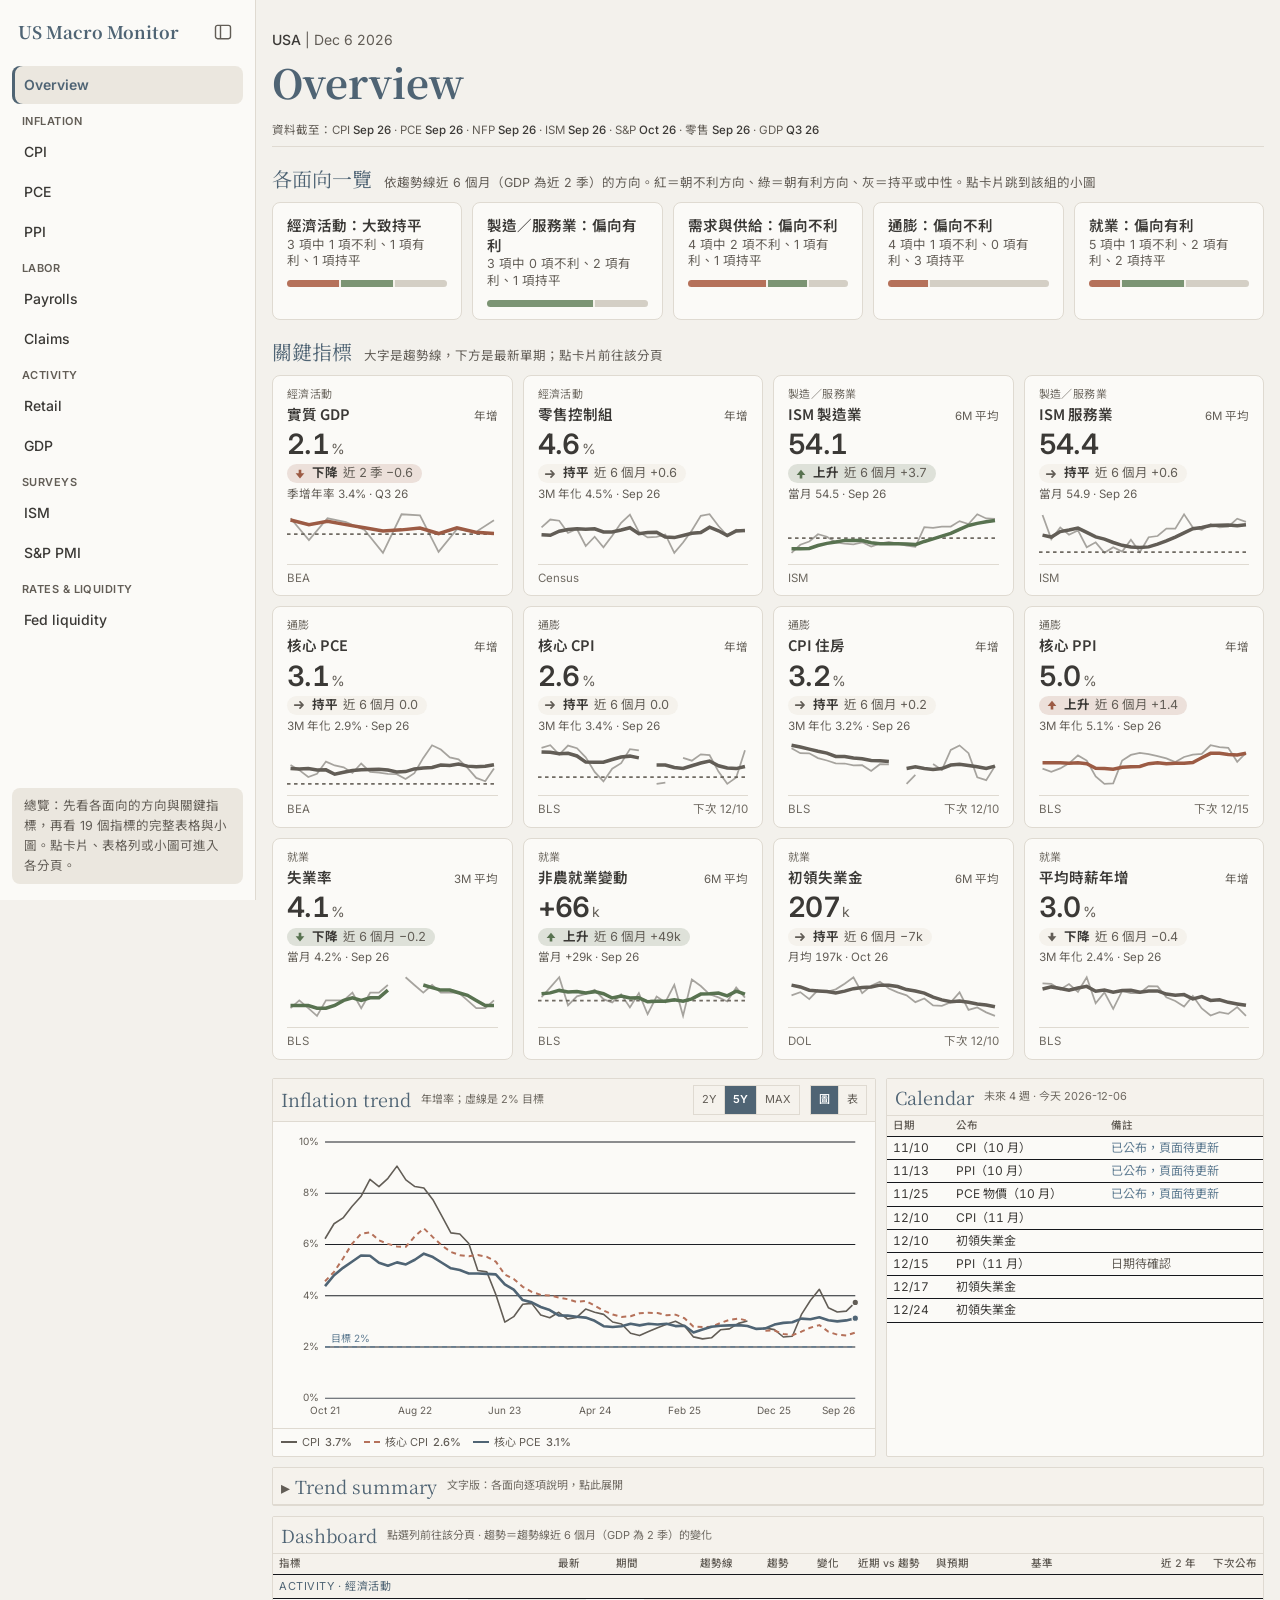
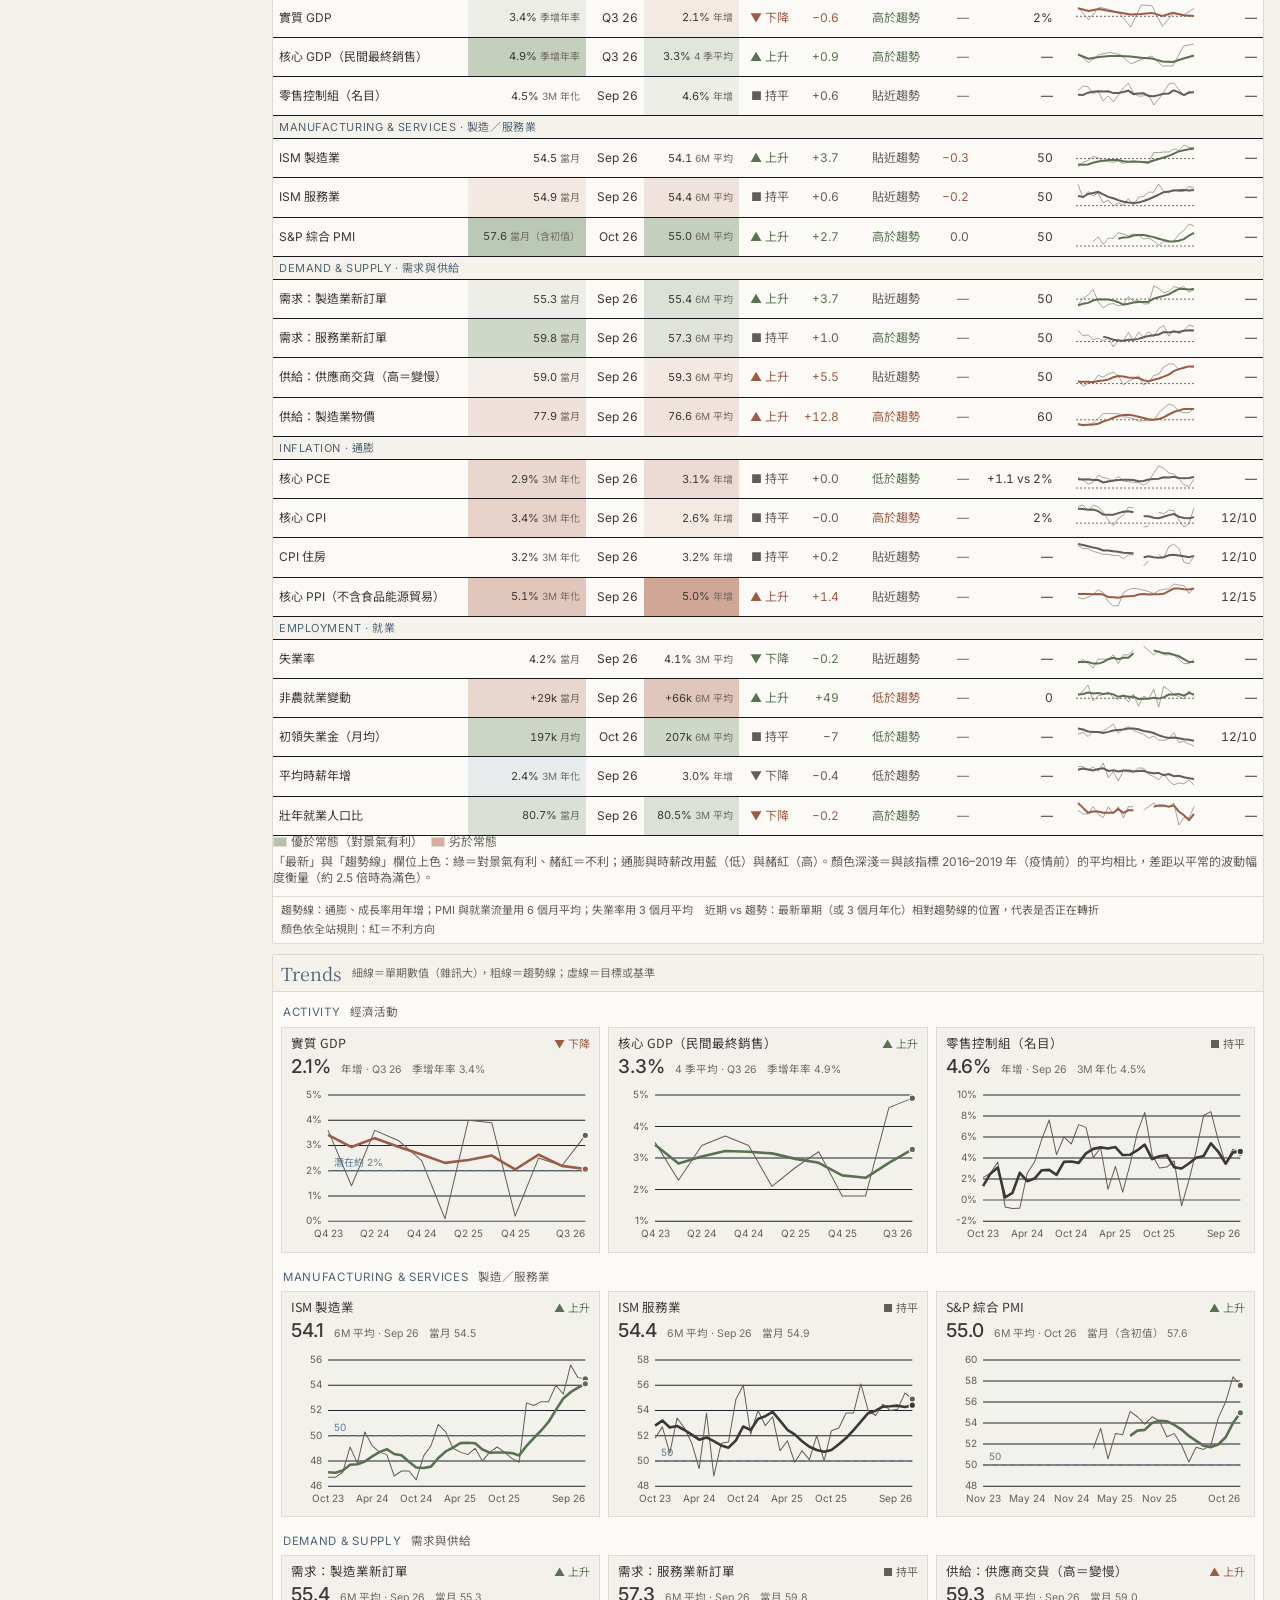
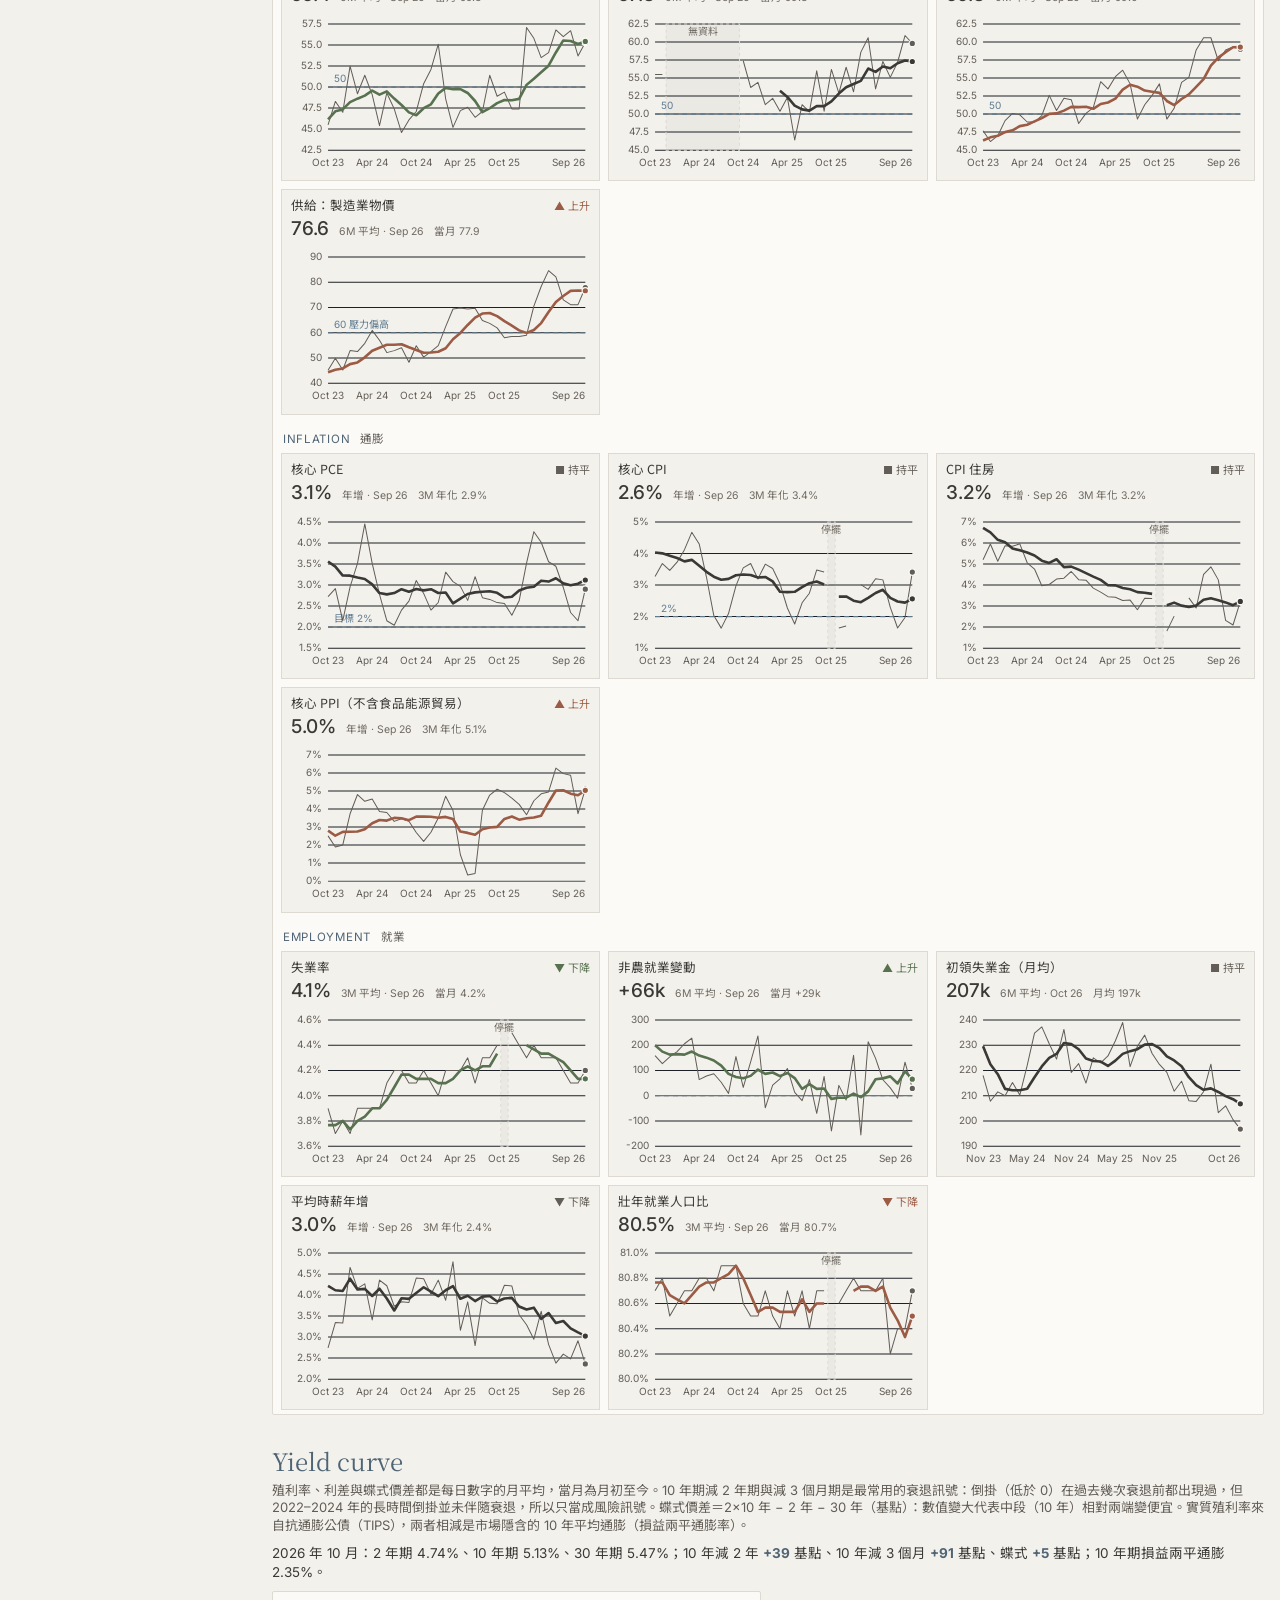
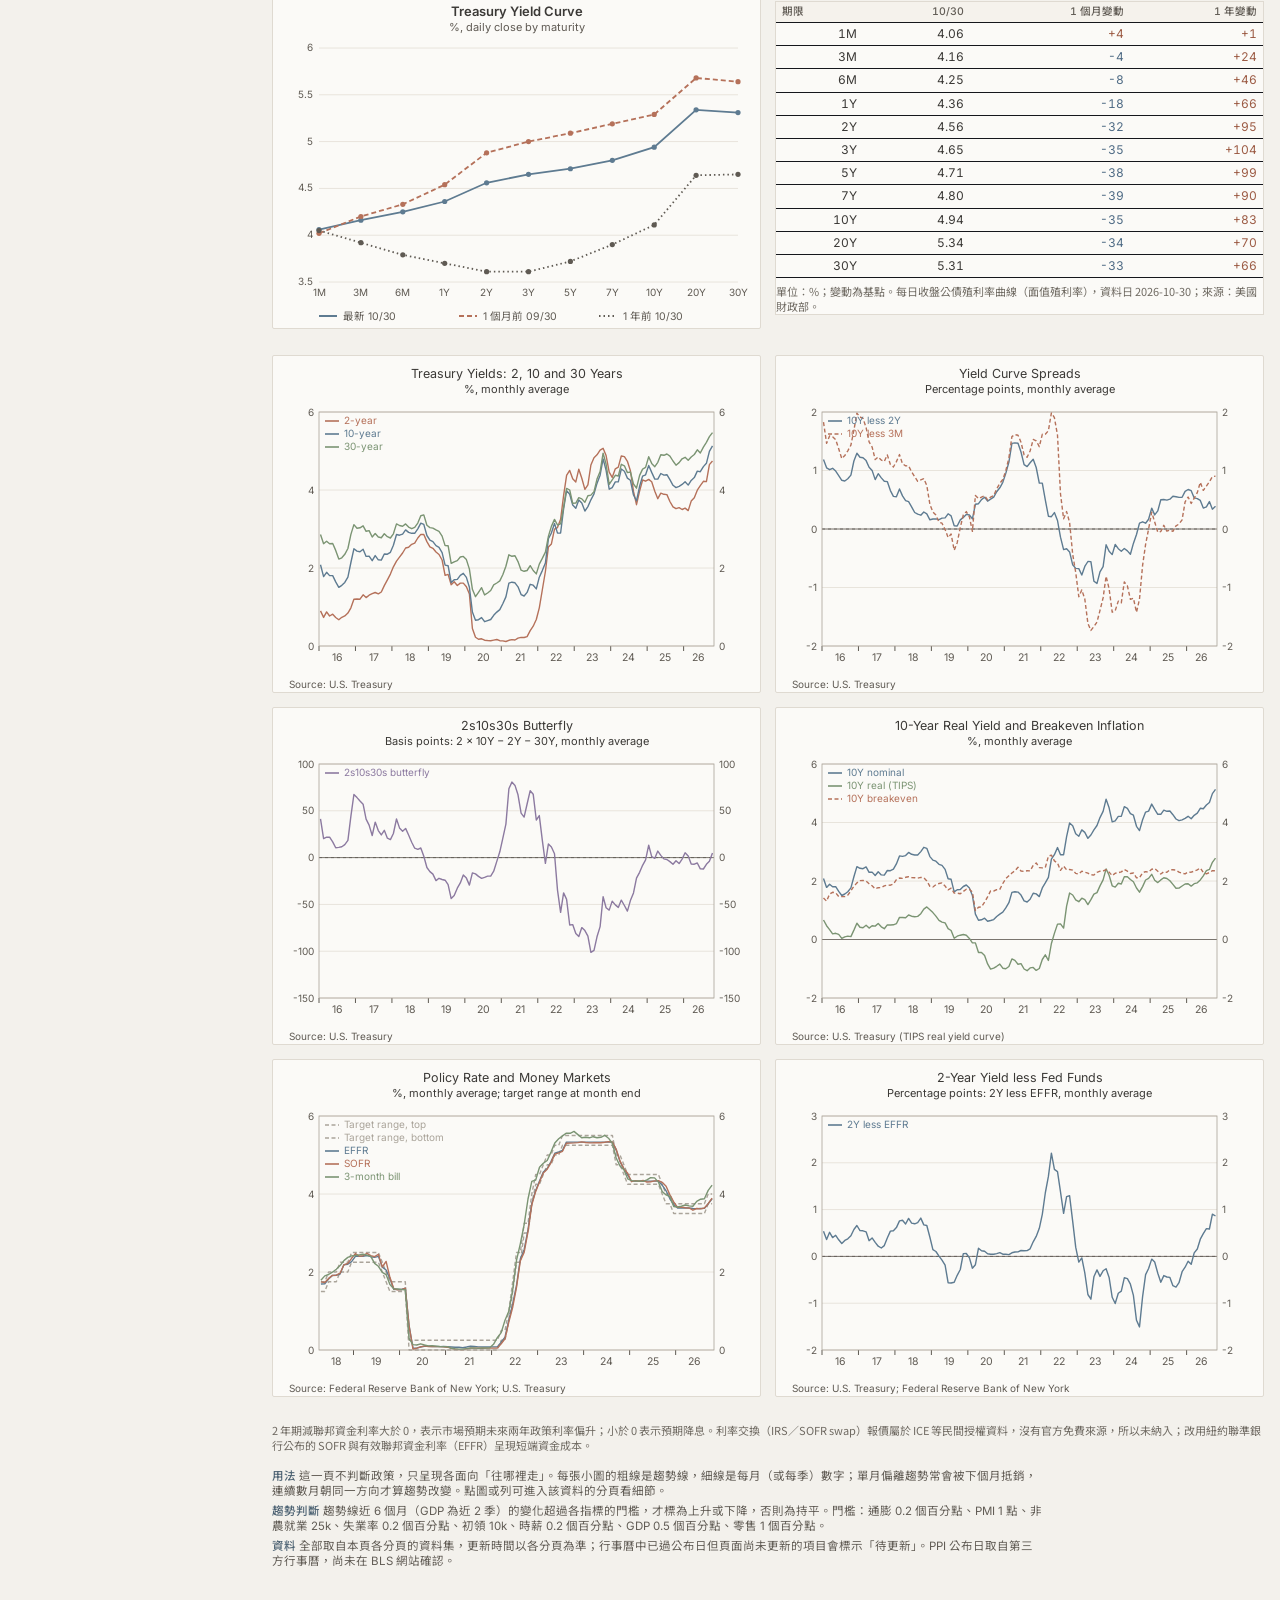
==== commit 86c7d5de: "Update 2026-11-01 14:28" ====
--- a/index.html
+++ b/index.html
@@ -160,6 +160,43 @@
   </div>
   <p class="note">初領與續領失業金來自勞動部每週四發布的報告（續領晚一週）；失業原因來自 BLS 家計調查；ADP 週資料與薪資來自 ADP Research。</p>
 </template>
+<template id="tpl-liq">
+  <div class="meta"><b>USA</b> | <span id="dt"></span></div>
+  <h1 id="hd"></h1>
+  <div id="lp1"></div>
+
+  <h2 class="sec">Overview</h2>
+  <div class="tblw"><table id="lw"></table></div>
+  <div class="tblw"><table id="ld"></table></div>
+  <p class="hlg">淨流動性＝聯準會總資產 − TGA − ON RRP（不含外國官方逆回購），衡量留在民間金融體系的央行資金。bp＝基點（0.01 個百分點）。</p>
+
+  <h2 class="sec">Rate corridor</h2>
+  <p class="how">聯準會用三個管理利率圍出隔夜利率的區間：上限是常備附買回（SRF，即 ON RP）最低利率，下限是 ON RRP 利率，中間是準備金利率 IORB。SOFR 與 EFFR 是市場利率；若 SOFR 經常貼近或超過 SRF 利率，代表準備金不足、資金緊。</p>
+  <div class="charts" style="grid-template-columns:1fr"><div class="hv" id="lc1"></div></div>
+  <div class="charts">
+    <div class="hv" id="lc2"></div>
+    <div class="hv" id="lc3"></div>
+  </div>
+
+  <h2 class="sec">Fed balance sheet</h2>
+  <p class="how">H.4.1 每週四公布週三的資產負債表。資產端看縮表（QT）速度；負債端的準備金、TGA 與 ON RRP 三者互相消長：總資產不變時，TGA 或 ON RRP 增加，準備金就減少。</p>
+  <div class="charts">
+    <div class="hv" id="lb1"></div>
+    <div class="hv" id="lb2"></div>
+  </div>
+  <div class="charts">
+    <div class="hv" id="lb3"></div>
+    <div class="hv" id="lb4"></div>
+  </div>
+
+  <h2 class="sec">Treasury cash and backstops</h2>
+  <p class="how">TGA 取自財政部每日國庫報表，比 H.4.1 早一週看到變化；繳稅日與發債結算日 TGA 會跳升、準備金下降。貼現窗口與附買回的使用量平時很小，突然放大代表有機構需要緊急資金。</p>
+  <div class="charts">
+    <div class="hv" id="lt1"></div>
+    <div class="hv" id="lt2"></div>
+  </div>
+  <p class="note">資料來源：聯準會理事會 H.4.1 與 IORB（經聖路易聯準銀行 FRED 提供；理事會的資料下載服務即將停用並指向 FRED）；紐約聯準銀行 SOFR、EFFR、ON RRP 與附買回操作；美國財政部 Daily Treasury Statement。利率互換（IRS）屬授權商業資料，不在本頁範圍。</p>
+</template>
 <template id="tpl-ov">
   <div class="meta"><b>USA</b> | <span id="ovdt"></span></div>
   <h1>Overview</h1>
--- a/core.css
+++ b/core.css
@@ -1,20 +1,20 @@
 :root{
-  --bg:#f3f1ec; --paper:#fbfaf7; --ink:#3b3936; --muted:#77726a; --rule:#dfdad1;
-  --brand:#4f6474; --chip:#ebe7df; --hl:#efebe3;
+  --bg:#f3f1ec; --paper:#fbfaf7; --ink:#3b3936; --muted:#625d56; --rule:#dfdad1;
+  --brand:#4f6474; --chip:#ebe7df; --hl:#efebe3; --rd:#9c5b44; --bl:#4f6b85;
   --c1:#5e7b91; --c2:#b5715a; --c3:#7b9473; --c4:#8c7aa0;
   --axis:#5f5a53; --grid:#e8e4dc; --frame:#aaa49a; --shade:#ebe7df;
   --k0:#5e7b91; --k1:#b5715a; --k2:#7b9473; --k3:#8c7aa0; --k4:#c19d58; --k5:#5f938e; --k6:#ae7b8c; --k7:#9a9488; --k8:#8a6d58; --k9:#8eaac2; --kx:#d4cfc5; --tot:#2f2d2a;
 }
 @media (prefers-color-scheme:dark){:root:not([data-theme="light"]){
   --bg:#1d1c1a; --paper:#262523; --ink:#e9e5dd; --muted:#aaa497; --rule:#3a3834;
-  --brand:#aec0ce; --chip:#302e2b; --hl:#2e2c29;
+  --brand:#aec0ce; --chip:#302e2b; --hl:#2e2c29; --rd:#d49c86; --bl:#93acc2;
   --c1:#93acc2; --c2:#d49c86; --c3:#a6bb9c; --c4:#b7a5c9;
   --axis:#bdb7ab; --grid:#302e2b; --frame:#5a5650; --shade:#2e2c29;
   --k0:#93acc2; --k1:#d49c86; --k2:#a6bb9c; --k3:#b7a5c9; --k4:#d8bd84; --k5:#8fbdb7; --k6:#cfa1b1; --k7:#b4aea2; --k8:#bf9e86; --k9:#b6cde0; --kx:#4a4743; --tot:#f2efe9;
 }}
 :root[data-theme="dark"]{
   --bg:#1d1c1a; --paper:#262523; --ink:#e9e5dd; --muted:#aaa497; --rule:#3a3834;
-  --brand:#aec0ce; --chip:#302e2b; --hl:#2e2c29;
+  --brand:#aec0ce; --chip:#302e2b; --hl:#2e2c29; --rd:#d49c86; --bl:#93acc2;
   --c1:#93acc2; --c2:#d49c86; --c3:#a6bb9c; --c4:#b7a5c9;
   --axis:#bdb7ab; --grid:#302e2b; --frame:#5a5650; --shade:#2e2c29;
   --k0:#93acc2; --k1:#d49c86; --k2:#a6bb9c; --k3:#b7a5c9; --k4:#d8bd84; --k5:#8fbdb7; --k6:#cfa1b1; --k7:#b4aea2; --k8:#bf9e86; --k9:#b6cde0; --kx:#4a4743; --tot:#f2efe9;
@@ -181,6 +181,6 @@
 /* Treasury curve table beside the curve chart */
 .curvet{align-self:start}
 .curvet table{width:100%}
-.curvet td.up{color:var(--c2)}
-.curvet td.dn{color:var(--c1)}
+.curvet td.up{color:var(--rd)}
+.curvet td.dn{color:var(--bl)}
 .curvet .note{margin:6px 0 0}
--- a/ov.css
+++ b/ov.css
@@ -79,8 +79,8 @@
 #ovapp td.na{color:var(--dim)}
 #ovapp .ls{font-size:10.5px;color:var(--muted);text-align:left}
 #ovapp .ls b{font-weight:600}
-#ovapp .ls .L{color:var(--up)}
-#ovapp .ls .S{color:var(--down)}
+#ovapp .ls .L{color:var(--bad)}
+#ovapp .ls .S{color:var(--cool)}
 #ovapp .ls .ever{background:var(--cmd);color:var(--amber-ink);padding:0 3px;font-weight:600}
 #ovapp .det{padding:10px 12px;display:flex;flex-direction:column;gap:10px}
 #ovapp .det h3{margin:0;font-size:16px;font-weight:600;text-wrap:balance}
@@ -115,8 +115,8 @@
 #ovapp .tip .tg{display:grid;grid-template-columns:auto auto;gap:3px 18px;margin:0;font-family:var(--f-zh)}
 #ovapp .tip .tg dt{color:var(--muted)}
 #ovapp .tip .tg dd{margin:0;text-align:right;font-family:var(--f-data);font-variant-numeric:tabular-nums;color:var(--fg)}
-#ovapp .tip .tg dd.up{color:var(--up)}
-#ovapp .tip .tg dd.dn{color:var(--down)}
+#ovapp .tip .tg dd.up{color:var(--bad)}
+#ovapp .tip .tg dd.dn{color:var(--cool)}
 #ovapp .tip .tf{margin-top:6px;padding-top:5px;border-top:1px solid var(--line);color:var(--dim);font-size:11.5px;font-family:var(--f-zh)}
 #ovapp .legend{display:flex;flex-wrap:wrap;gap:4px 12px;padding:6px 8px;font-size:11px;color:var(--muted);border-top:1px solid var(--line)}
 #ovapp .legend span{display:inline-flex;align-items:center;gap:5px}
@@ -166,7 +166,7 @@
 #ovapp .summary .sumMore{margin-left:auto}
 #ovapp .chartbox svg{touch-action:pan-y}
 #ovapp .gapr{fill:var(--fg);fill-opacity:.045;stroke:var(--line);stroke-dasharray:3 3}
-#ovapp .gapt{fill:var(--dim);font-size:9.5px}
+#ovapp .gapt{fill:var(--dim);font-size:10px}
 #ovapp .crule{display:inline-flex;flex-wrap:wrap;gap:4px 12px;margin-left:auto;font-family:var(--f-zh);font-size:11px;color:var(--muted)}
 #ovapp .crule span{display:inline-flex;align-items:center;gap:5px}
 #ovapp .crule i{display:inline-block;width:10px;height:10px}
@@ -192,7 +192,7 @@
 #ovapp .summary ul,#ovapp .guide ol{margin:0;padding:10px 14px 12px 30px;display:grid;gap:7px;font-family:var(--f-zh);font-size:13.5px;line-height:1.65}
 #ovapp .summary li::marker,#ovapp .guide li::marker{color:var(--amber)}
 #ovapp .summary b,#ovapp .guide b{color:var(--amber);font-weight:500}
-#ovapp .summary .u{color:var(--up)}
+#ovapp .summary .u{color:var(--bad)}
 #ovapp .guide{margin-top:16px;border:1px solid var(--line);background:var(--panel);max-width:120ch}
 #ovapp .guide code{font-family:var(--f-data);font-size:12px;background:var(--bg);border:1px solid var(--line);padding:1px 5px;color:var(--cmd);word-break:break-all}
 #ovapp .guide ol{grid-template-columns:minmax(0,1fr)}
@@ -280,9 +280,9 @@
 #ovapp .key[data-k]{cursor:pointer}
 #ovapp button:disabled{opacity:.4;cursor:not-allowed}
 /* brief theme for the ported overview */
-#ovapp{color-scheme:light;--bg:#f3f1ec;--panel:#fbfaf7;--panel-2:#f5f2ec;--line:#dfdad1;--fg:#3b3936;--muted:#77726a;--dim:#9a948a;--amber:#4f6474;--amber-ink:#ffffff;--cmd:#5e7b91;--sel:#efebe3;--up:#b5715a;--down:#5e7b91;--mid:#d4cfc5;--good:#7b9473;--k1:#5e7b91;--k2:#b5715a;--k3:#7b9473;--k-other:#d4cfc5;--f-data:"Inter","Noto Sans TC",sans-serif;--f-ui:"Inter","Noto Sans TC","PingFang TC",system-ui,sans-serif;--f-zh:"Noto Sans TC","PingFang TC","Microsoft JhengHei",sans-serif;background:transparent;padding:0;font-size:13.5px}
-@media (prefers-color-scheme:dark){:root:not([data-theme="light"]) #ovapp{color-scheme:dark;--bg:#1d1c1a;--panel:#262523;--panel-2:#2c2b28;--line:#3a3834;--fg:#e9e5dd;--muted:#aaa497;--dim:#857f75;--amber:#aec0ce;--amber-ink:#1d1c1a;--cmd:#93acc2;--sel:#2e2c29;--up:#d49c86;--down:#93acc2;--mid:#4a4743;--good:#a6bb9c;--k1:#93acc2;--k2:#d49c86;--k3:#a6bb9c;--k-other:#4a4743;}}
-:root[data-theme="dark"] #ovapp{color-scheme:dark;--bg:#1d1c1a;--panel:#262523;--panel-2:#2c2b28;--line:#3a3834;--fg:#e9e5dd;--muted:#aaa497;--dim:#857f75;--amber:#aec0ce;--amber-ink:#1d1c1a;--cmd:#93acc2;--sel:#2e2c29;--up:#d49c86;--down:#93acc2;--mid:#4a4743;--good:#a6bb9c;--k1:#93acc2;--k2:#d49c86;--k3:#a6bb9c;--k-other:#4a4743;}
+#ovapp{color-scheme:light;--bg:#f3f1ec;--panel:#fbfaf7;--panel-2:#f5f2ec;--line:#dfdad1;--fg:#3b3936;--muted:#625d56;--dim:#6f6a62;--amber:#4f6474;--amber-ink:#ffffff;--cmd:#5e7b91;--sel:#efebe3;--up:#b5715a;--down:#5e7b91;--mid:#d4cfc5;--good:#587250;--bad:#9c5b44;--cool:#4f6b85;--good-f:#7b9473;--k1:#5e7b91;--k2:#b5715a;--k3:#7b9473;--k-other:#d4cfc5;--f-data:"Inter","Noto Sans TC",sans-serif;--f-ui:"Inter","Noto Sans TC","PingFang TC",system-ui,sans-serif;--f-zh:"Noto Sans TC","PingFang TC","Microsoft JhengHei",sans-serif;background:transparent;padding:0;font-size:13.5px}
+@media (prefers-color-scheme:dark){:root:not([data-theme="light"]) #ovapp{color-scheme:dark;--bg:#1d1c1a;--panel:#262523;--panel-2:#2c2b28;--line:#3a3834;--fg:#e9e5dd;--muted:#aaa497;--dim:#9a948a;--amber:#aec0ce;--amber-ink:#1d1c1a;--cmd:#93acc2;--sel:#2e2c29;--up:#d49c86;--down:#93acc2;--mid:#4a4743;--good:#a6bb9c;--bad:var(--up);--cool:var(--down);--good-f:#a6bb9c;--k1:#93acc2;--k2:#d49c86;--k3:#a6bb9c;--k-other:#4a4743;}}
+:root[data-theme="dark"] #ovapp{color-scheme:dark;--bg:#1d1c1a;--panel:#262523;--panel-2:#2c2b28;--line:#3a3834;--fg:#e9e5dd;--muted:#aaa497;--dim:#9a948a;--amber:#aec0ce;--amber-ink:#1d1c1a;--cmd:#93acc2;--sel:#2e2c29;--up:#d49c86;--down:#93acc2;--mid:#4a4743;--good:#a6bb9c;--bad:var(--up);--cool:var(--down);--good-f:#a6bb9c;--k1:#93acc2;--k2:#d49c86;--k3:#a6bb9c;--k-other:#4a4743;}
 #ovapp .tip{background:var(--panel)!important;box-shadow:0 6px 20px rgba(0,0,0,.15)!important}
 #ovapp tr.hdr td{background:var(--panel-2)}
 #ovapp .panel,#ovapp .summary{border-radius:2px}
@@ -304,7 +304,7 @@
 #ovapp .vbar{display:flex;gap:2px;height:7px;border-radius:999px;overflow:hidden;background:var(--panel-2)}
 #ovapp .vbar i,#ovapp .kd.bad svg{color:var(--bad)}
 #ovapp .vbar i{display:block;height:100%}
-#ovapp .vbar .bad{background:var(--bad)} #ovapp .vbar .good{background:var(--good)} #ovapp .vbar .flat{background:var(--mid)}
+#ovapp .vbar .bad{background:var(--up)} #ovapp .vbar .good{background:var(--good-f)} #ovapp .vbar .flat{background:var(--mid)}
 #ovapp .kgrid{display:grid;grid-template-columns:repeat(auto-fill,minmax(210px,1fr));gap:10px}
 #ovapp .kc{padding:11px 14px 9px;gap:4px}
 #ovapp .kg{font-size:11px;color:var(--dim);letter-spacing:.04em}
@@ -332,3 +332,10 @@
 #ovapp details.summary[open]>summary h2::before{content:"▾ "}
 @media (prefers-reduced-motion:reduce){#ovapp .vd,#ovapp .kc{transition:none}}
 @media (max-width:560px){#ovapp .kgrid{grid-template-columns:repeat(2,minmax(0,1fr))}#ovapp .kc{padding:10px 10px 8px}#ovapp .kbig{font-size:24px}#ovapp .kd{font-size:11.5px;flex-wrap:wrap}#ovapp .kh .ke{display:none}}
+
+/* calendar: dates and names stay on one line, the note column wraps so the table fits its panel */
+#ovapp #ocTbl th{text-align:left}
+#ovapp #ocTbl td:last-child{white-space:normal;min-width:7em}
+/* Inflation trend and Calendar side by side only when the content column is wide enough (the sidebar narrows it) */
+#appOv{container-type:inline-size}
+@container (max-width:780px){#ovapp .ovtop{grid-template-columns:minmax(0,1fr)}}
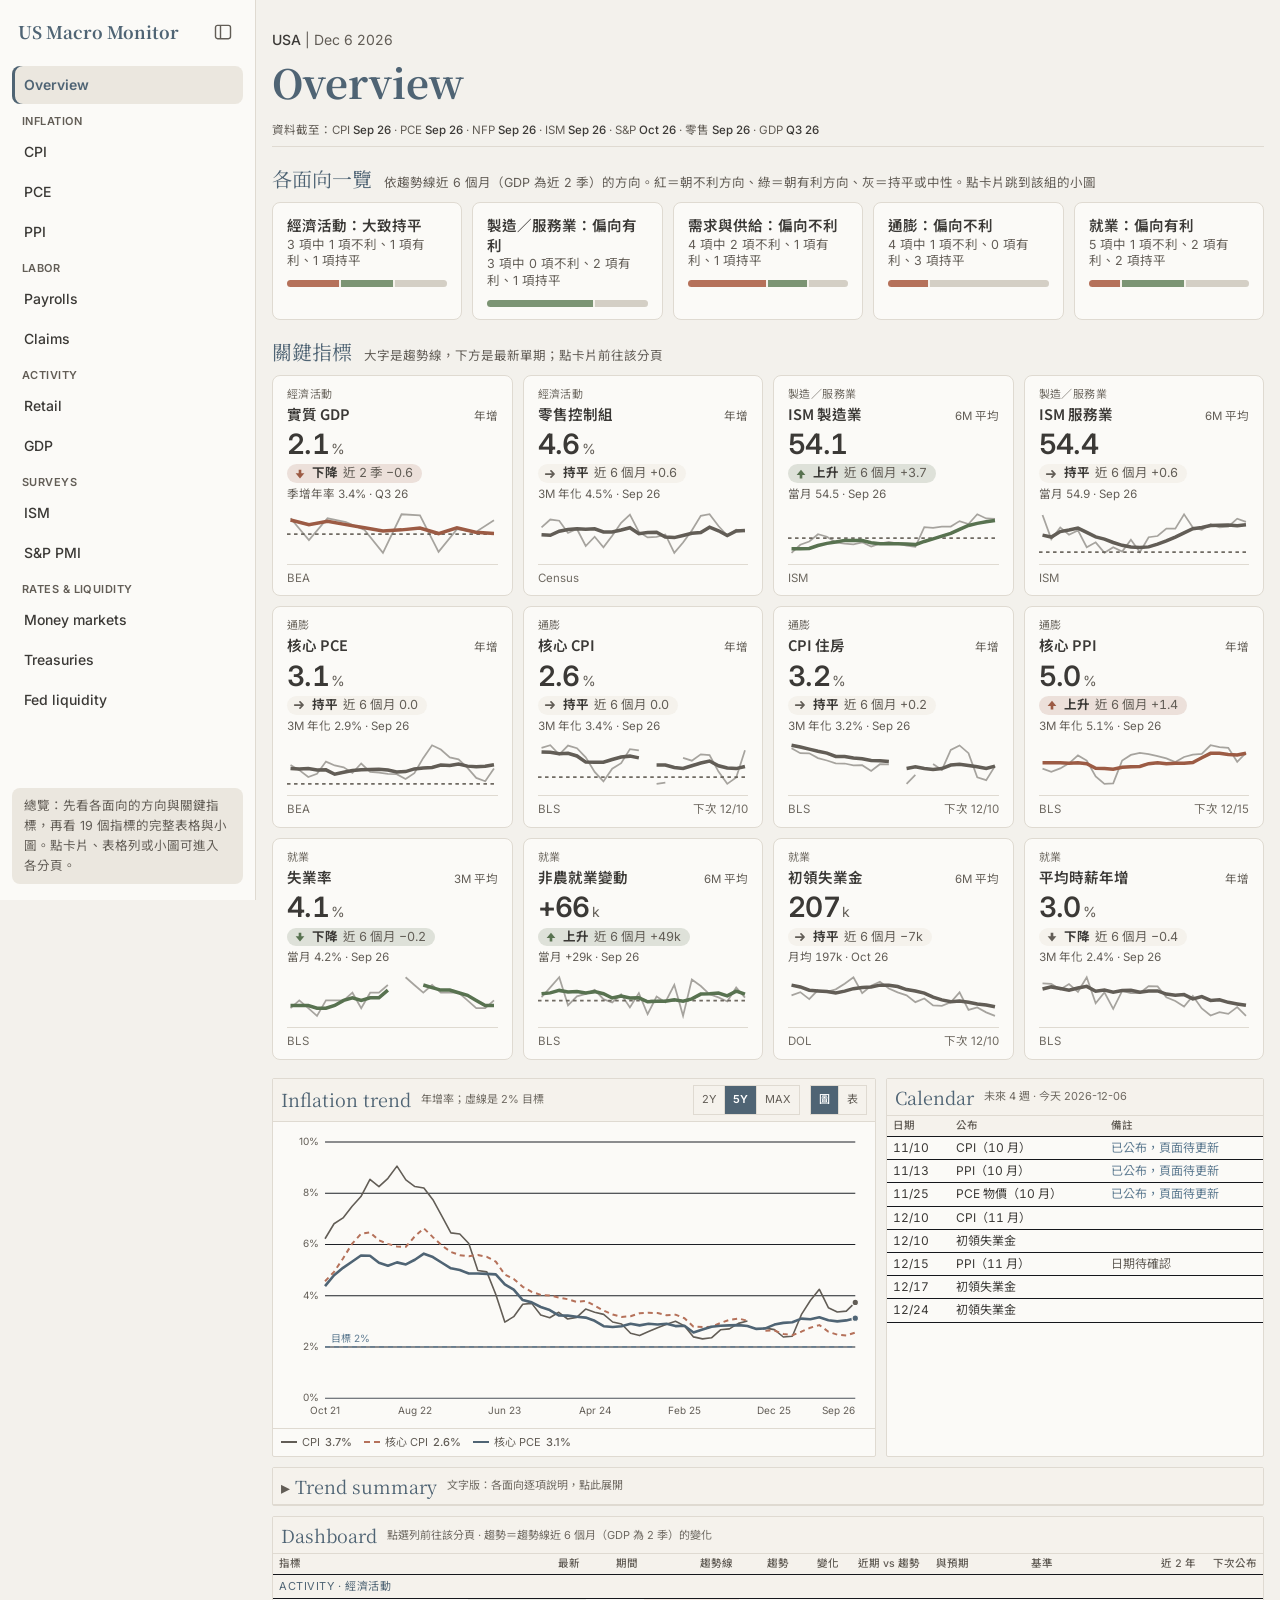
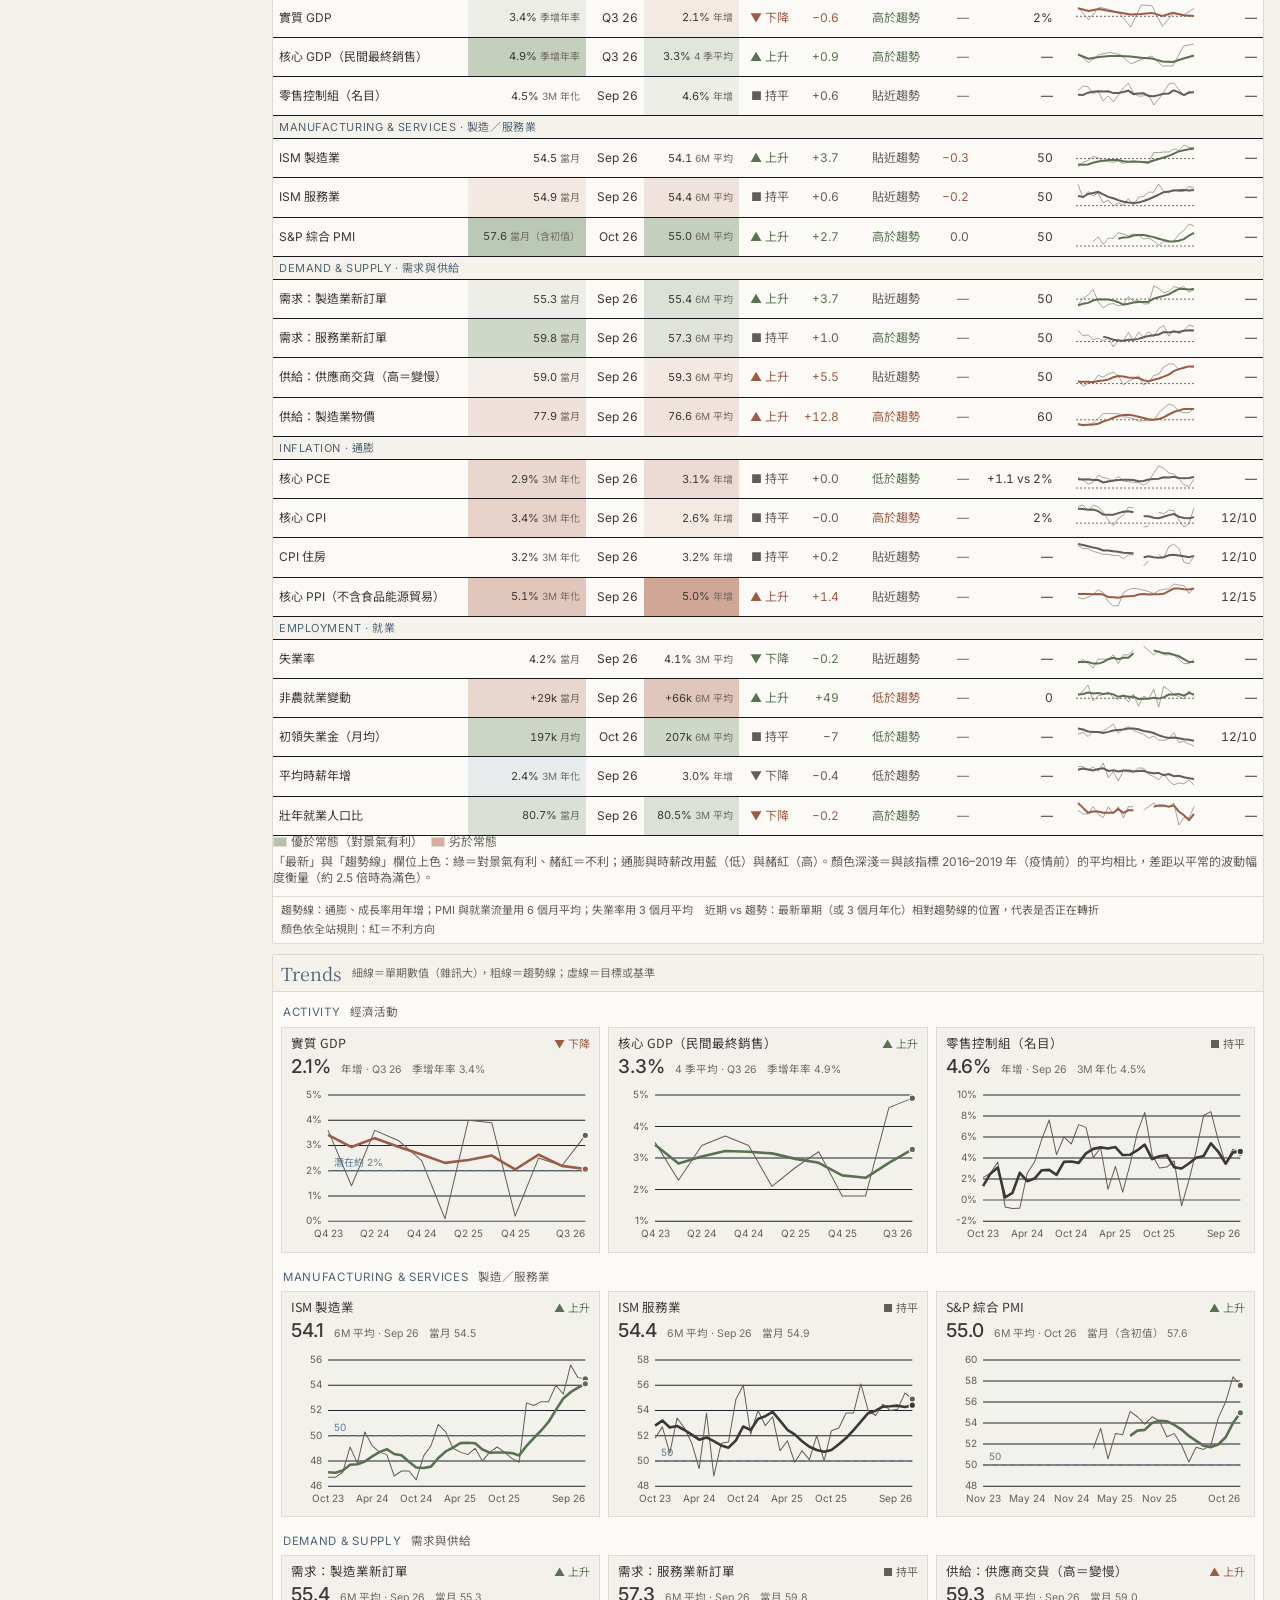
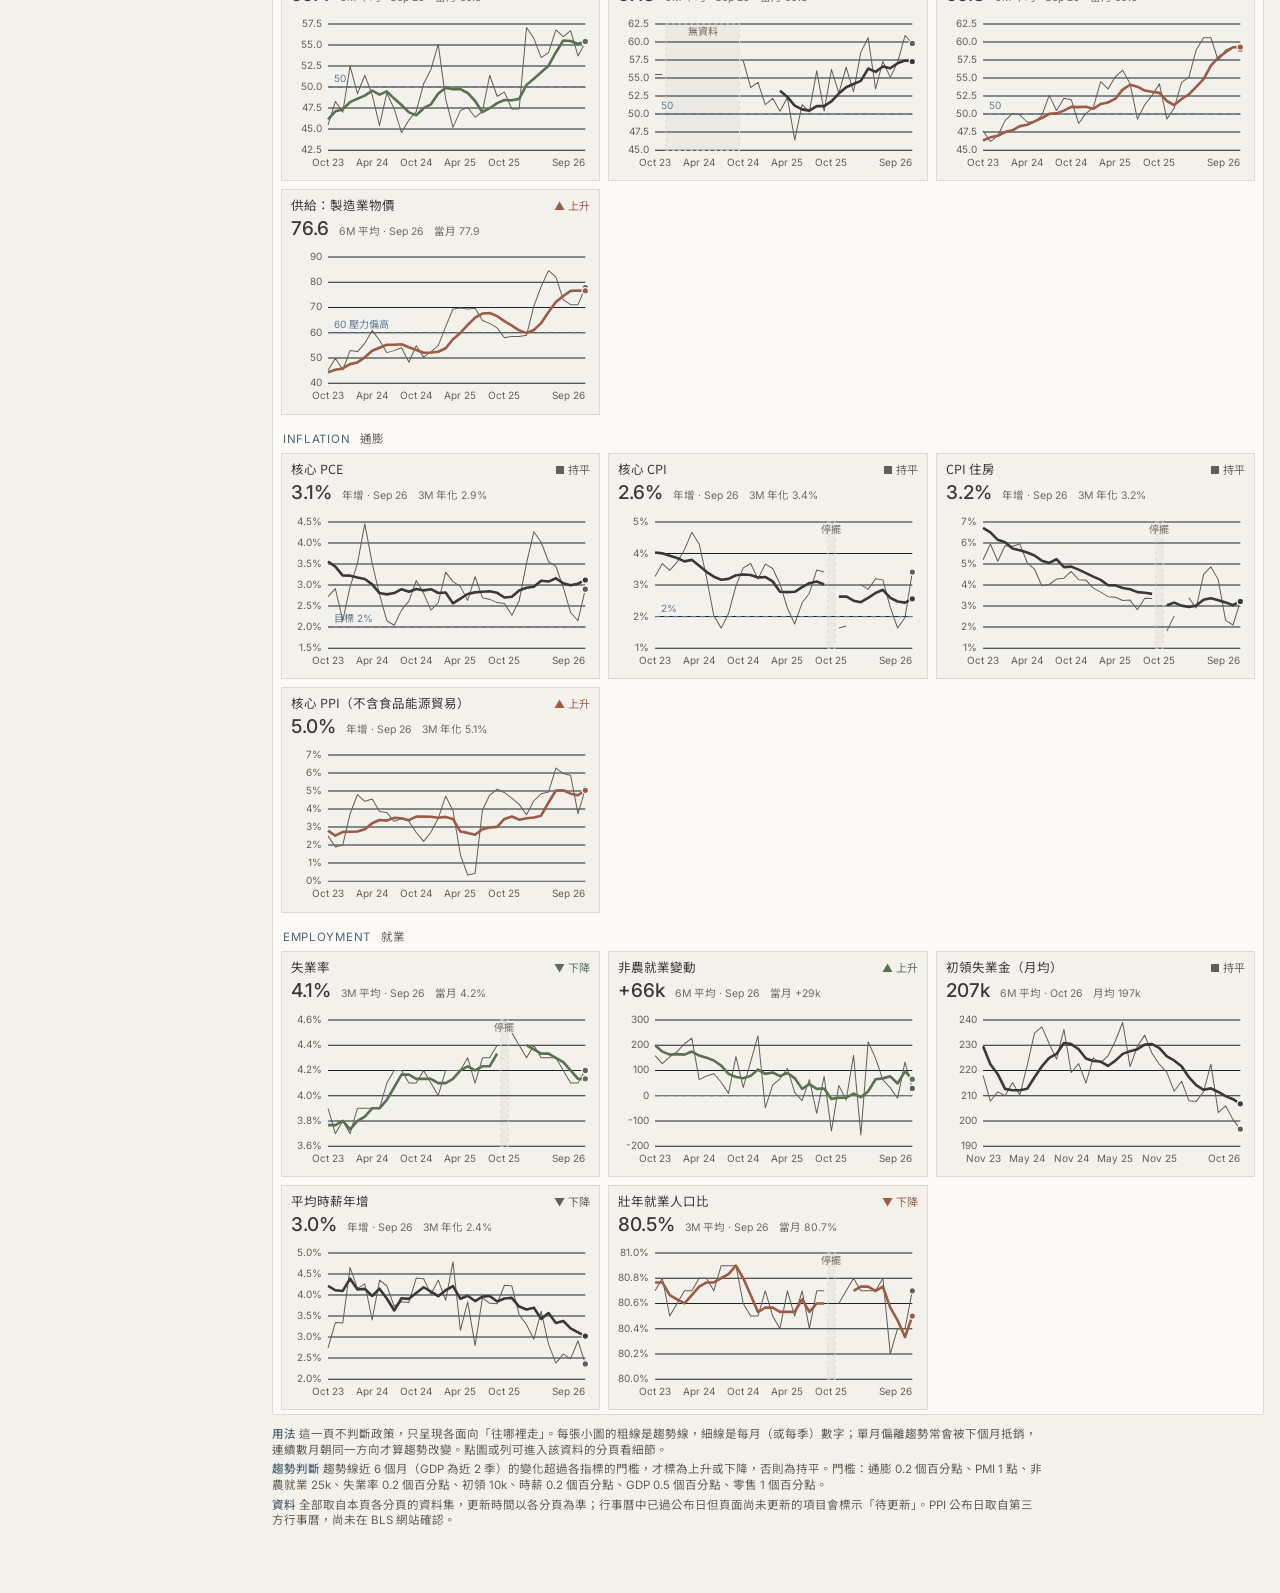
==== commit 298db8aa: "Update 2026-11-01 17:39" ====
--- a/index.html
+++ b/index.html
@@ -160,6 +160,85 @@
   </div>
   <p class="note">初領與續領失業金來自勞動部每週四發布的報告（續領晚一週）；失業原因來自 BLS 家計調查；ADP 週資料與薪資來自 ADP Research。</p>
 </template>
+<template id="tpl-mm">
+  <div class="meta"><b>USA</b> | <span id="dt"></span></div>
+  <h1 id="hd"></h1>
+  <div id="mp1"></div>
+
+  <h2 class="sec">Overview</h2>
+  <div class="tblw"><table id="mt"></table></div>
+
+  <h2 class="sec">Rate corridor</h2>
+  <p class="how">隔夜利率在聯準會的管理利率之間：上限是常備附買回操作（SRP）利率，下限是 ON RRP 利率，中間是準備金利率 IORB。SOFR、TGCR、BGCR 是擔保（附買回）利率，EFFR 是無擔保的聯邦資金利率。擔保利率高於 EFFR，代表附買回市場比銀行間市場緊。</p>
+  <div class="charts" style="grid-template-columns:1fr"><div class="hv" id="mc1"></div></div>
+  <div class="charts">
+    <div class="hv" id="mc2"></div>
+    <div class="hv" id="mc3"></div>
+  </div>
+
+  <h2 class="sec">Term funding</h2>
+  <p class="how">期限資金成本以官方資料呈現：紐約聯準銀行的 SOFR Averages 是過去 30、90、180 天 SOFR 的複利平均（回顧型，不是 Term SOFR 那種前瞻利率）；國庫券殖利率是無風險的前瞻期限利率；商業本票利率是企業與金融機構的無擔保短期借款成本。商業本票減國庫券的利差反映信用與資金溢價。CME Term SOFR 與 OIS 屬授權資料，不在本頁範圍。</p>
+  <div class="charts">
+    <div class="hv" id="mc4"></div>
+    <div class="hv" id="mc5"></div>
+  </div>
+  <div class="charts">
+    <div class="hv" id="mc6"></div>
+    <div class="hv" id="mc7"></div>
+  </div>
+  <p class="note">資料來源：紐約聯準銀行 SOFR、TGCR、BGCR、EFFR（含百分位與交易量）、SOFR Averages、ON RRP 與常備附買回操作；聯準會理事會 IORB 與商業本票利率（經聖路易聯準銀行 FRED 提供）；美國財政部每日公債殖利率曲線（國庫券）。</p>
+</template>
+<template id="tpl-ust">
+  <div class="meta"><b>USA</b> | <span id="dt"></span></div>
+  <h1 id="hd"></h1>
+  <div id="up1"></div>
+
+  <h2 class="sec">Overview</h2>
+  <div class="tblw"><table id="ut"></table></div>
+
+  <h2 class="sec">Yield curve</h2>
+  <p class="how">每日收盤的公債面值殖利率。10 年減 2 年與 10 年減 3 個月是最常用的衰退訊號：倒掛（低於 0）在過去幾次衰退前都出現過，但 2022–2024 年的長時間倒掛並未伴隨衰退，所以只當成風險訊號。蝶式價差＝2×10 年 − 2 年 − 30 年（基點）：數值變大代表中段（10 年）相對兩端變便宜。2 年期減 EFFR 大於 0，表示市場預期未來兩年政策利率偏升，小於 0 表示預期降息。</p>
+  <div class="charts">
+    <div class="hv" id="uc0"></div>
+    <div class="tblw curvet" id="uct"></div>
+  </div>
+  <div class="charts">
+    <div class="hv" id="uc1"></div>
+    <div class="hv" id="uc2"></div>
+  </div>
+  <div class="charts">
+    <div class="hv" id="uc3"></div>
+    <div class="hv" id="uc4"></div>
+  </div>
+
+  <h2 class="sec">Inflation compensation and term premium</h2>
+  <p class="how">實質殖利率來自抗通膨公債（TIPS），名目減實質是損益兩平通膨率（市場隱含的平均通膨，含通膨風險溢酬）。5 年後 5 年遠期損益兩平由 5 年與 10 年損益兩平推算。期限溢酬取自紐約聯準銀行 ACM 模型：10 年期殖利率拆成「預期短率的平均」（風險中立殖利率）與「持有長債要求的額外報酬」（期限溢酬）。模型用的是零息殖利率，與面值殖利率略有差異。</p>
+  <div class="charts">
+    <div class="hv" id="uc5"></div>
+    <div class="hv" id="uc6"></div>
+  </div>
+  <div class="charts">
+    <div class="hv" id="uc7"></div>
+    <div class="hv" id="uc8"></div>
+  </div>
+
+  <h2 class="sec">Auctions</h2>
+  <p class="how">附息公債標售結果。投標倍數（bid-to-cover）越高、初級交易商得標比重越低，代表需求越好；交易商得標比重高，表示終端投資人需求不足、由交易商承接。「與近 6 次比」是同期限前 6 次標售的平均。財政部只公布得標利率，沒有公布發行前（when-issued）殖利率，所以本頁不計算尾差（tail）。</p>
+  <div class="tblw"><table id="ua"></table></div>
+  <div class="charts">
+    <div class="hv" id="ua1"></div>
+    <div class="tblw" id="us"></div>
+  </div>
+
+  <h2 class="sec">Quarterly refunding (QRA)</h2>
+  <p class="how">財政部每季公布兩份文件：週一下午的「可交易債務借款估計」（本季與下季預計向民間淨借多少，以及假設的季末 TGA 現金餘額），以及週三上午的再融資政策聲明（標售規模與發行指引）。淨借款越多，國庫券與附息債供給越多；季末現金餘額假設越高，TGA 會抽走越多準備金。</p>
+  <div id="uq"></div>
+  <div class="charts">
+    <div class="hv" id="uq1"></div>
+    <div class="tblw" id="uqt"></div>
+  </div>
+  <p class="note">資料來源：美國財政部每日公債與實質殖利率曲線、Fiscal Data 標售結果、季度再融資文件（借款估計新聞稿、暫定標售時程）；紐約聯準銀行 ACM 期限溢酬與 EFFR。互換利差（swap spread）需要 SOFR 互換利率，屬授權資料，不在本頁範圍。</p>
+</template>
 <template id="tpl-liq">
   <div class="meta"><b>USA</b> | <span id="dt"></span></div>
   <h1 id="hd"></h1>
@@ -171,13 +250,31 @@
   <p class="hlg">淨流動性＝聯準會總資產 − TGA − ON RRP（不含外國官方逆回購），衡量留在民間金融體系的央行資金。bp＝基點（0.01 個百分點）。</p>
 
   <h2 class="sec">Rate corridor</h2>
-  <p class="how">聯準會用三個管理利率圍出隔夜利率的區間：上限是常備附買回（SRF，即 ON RP）最低利率，下限是 ON RRP 利率，中間是準備金利率 IORB。SOFR 與 EFFR 是市場利率；若 SOFR 經常貼近或超過 SRF 利率，代表準備金不足、資金緊。</p>
+  <p class="how">聯準會用三個管理利率圍出隔夜利率的區間：上限是常備附買回操作（SRP，即 ON RP）利率，下限是 ON RRP 利率，中間是準備金利率 IORB。SOFR 與 EFFR 是市場利率；若 SOFR 經常貼近或超過 SRP 利率，代表準備金不足、資金緊。</p>
   <div class="charts" style="grid-template-columns:1fr"><div class="hv" id="lc1"></div></div>
   <div class="charts">
     <div class="hv" id="lc2"></div>
     <div class="hv" id="lc3"></div>
   </div>
 
+  <h2 class="sec">Reserve ampleness</h2>
+  <p class="how">準備金是否「充足」（ample）看兩件事：準備金占銀行總資產的比率，以及 EFFR 對準備金變動的敏感度。紐約聯準銀行的準備金需求彈性（RDE）衡量準備金增加相當於銀行資產 1% 時，EFFR 減 IORB 會變動幾個 bp：接近 0 是「過剩」（abundant），小幅為負是「充足」，明顯為負代表準備金開始「稀缺」（scarce），利率對準備金變動變得敏感。散布圖中的水平分層，部分來自聯準會對 IORB 在目標區間內位置的技術性調整，並非準備金需求本身的變化。</p>
+  <p class="how">檢核表比照紐約聯準銀行 Perli 2026 年 3 月演講的做法，把各指標與 2019 年第一季（2019 年 9 月附買回利率飆升前、準備金偏緊的時期）相比。「tighter」表示比一年前更接近稀缺；SRP 自 2021 年才設立，故無 2019 年數值。</p>
+  <div class="tblw"><table id="lk"></table></div>
+  <div class="charts">
+    <div class="hv" id="la1"></div>
+    <div class="hv" id="la2"></div>
+  </div>
+  <p class="how">聯準會理事會研究（Anderson 等，2026）與紐約聯準銀行 Perli 的演講都指出，2025 年底準備金轉緊的訊號最先出現在附買回市場：利率在 IORB 以上的附買回交易比例升高、SOFR 高百分位突破 SRP 上限，而 EFFR 變化不大。以下三張圖追蹤這些訊號。紐約聯準銀行的「IORB 以上附買回比例」並未公開成序列，此處改用 SOFR 公布的第 1、25、50、75、99 百分位推出上下界。</p>
+  <div class="charts">
+    <div class="hv" id="la4"></div>
+    <div class="hv" id="la6"></div>
+  </div>
+  <div class="charts">
+    <div class="hv" id="la5"></div>
+    <div class="hv" id="la3"></div>
+  </div>
+
   <h2 class="sec">Fed balance sheet</h2>
   <p class="how">H.4.1 每週四公布週三的資產負債表。資產端看縮表（QT）速度；負債端的準備金、TGA 與 ON RRP 三者互相消長：總資產不變時，TGA 或 ON RRP 增加，準備金就減少。</p>
   <div class="charts">
@@ -188,6 +285,8 @@
     <div class="hv" id="lb3"></div>
     <div class="hv" id="lb4"></div>
   </div>
+  <p class="how">負債端拆成準備金與「非準備金負債」：流通貨幣、TGA、外國官方逆回購、ON RRP。聯準會理事會研究（Anderson 等，2026）指出非準備金負債的規模與準備金相當，資產負債表能縮多少，取決於這兩塊各自的需求。可切換金額或占名目 GDP 比重。</p>
+  <div class="charts" style="grid-template-columns:1fr"><div class="hv" id="lb5"></div></div>
 
   <h2 class="sec">Treasury cash and backstops</h2>
   <p class="how">TGA 取自財政部每日國庫報表，比 H.4.1 早一週看到變化；繳稅日與發債結算日 TGA 會跳升、準備金下降。貼現窗口與附買回的使用量平時很小，突然放大代表有機構需要緊急資金。</p>
@@ -195,7 +294,7 @@
     <div class="hv" id="lt1"></div>
     <div class="hv" id="lt2"></div>
   </div>
-  <p class="note">資料來源：聯準會理事會 H.4.1 與 IORB（經聖路易聯準銀行 FRED 提供；理事會的資料下載服務即將停用並指向 FRED）；紐約聯準銀行 SOFR、EFFR、ON RRP 與附買回操作；美國財政部 Daily Treasury Statement。利率互換（IRS）屬授權商業資料，不在本頁範圍。</p>
+  <p class="note">資料來源：聯準會理事會 H.4.1 與 IORB（經聖路易聯準銀行 FRED 提供；理事會的資料下載服務即將停用並指向 FRED）；紐約聯準銀行 SOFR（含百分位）、EFFR、TGCR、ON RRP 與常備附買回操作（SRP）；美國財政部 Daily Treasury Statement；銀行總資產取自聯準會理事會 H.8（所有商業銀行，季調）；準備金需求彈性取自紐約聯準銀行 Reserve Demand Elasticity；名目 GDP 取自 BEA（最新一季之後沿用最新值）；附息公債交割日取自財政部 Fiscal Data 標售資料。利率互換（IRS）屬授權商業資料，不在本頁範圍。</p>
 </template>
 <template id="tpl-ov">
   <div class="meta"><b>USA</b> | <span id="ovdt"></span></div>
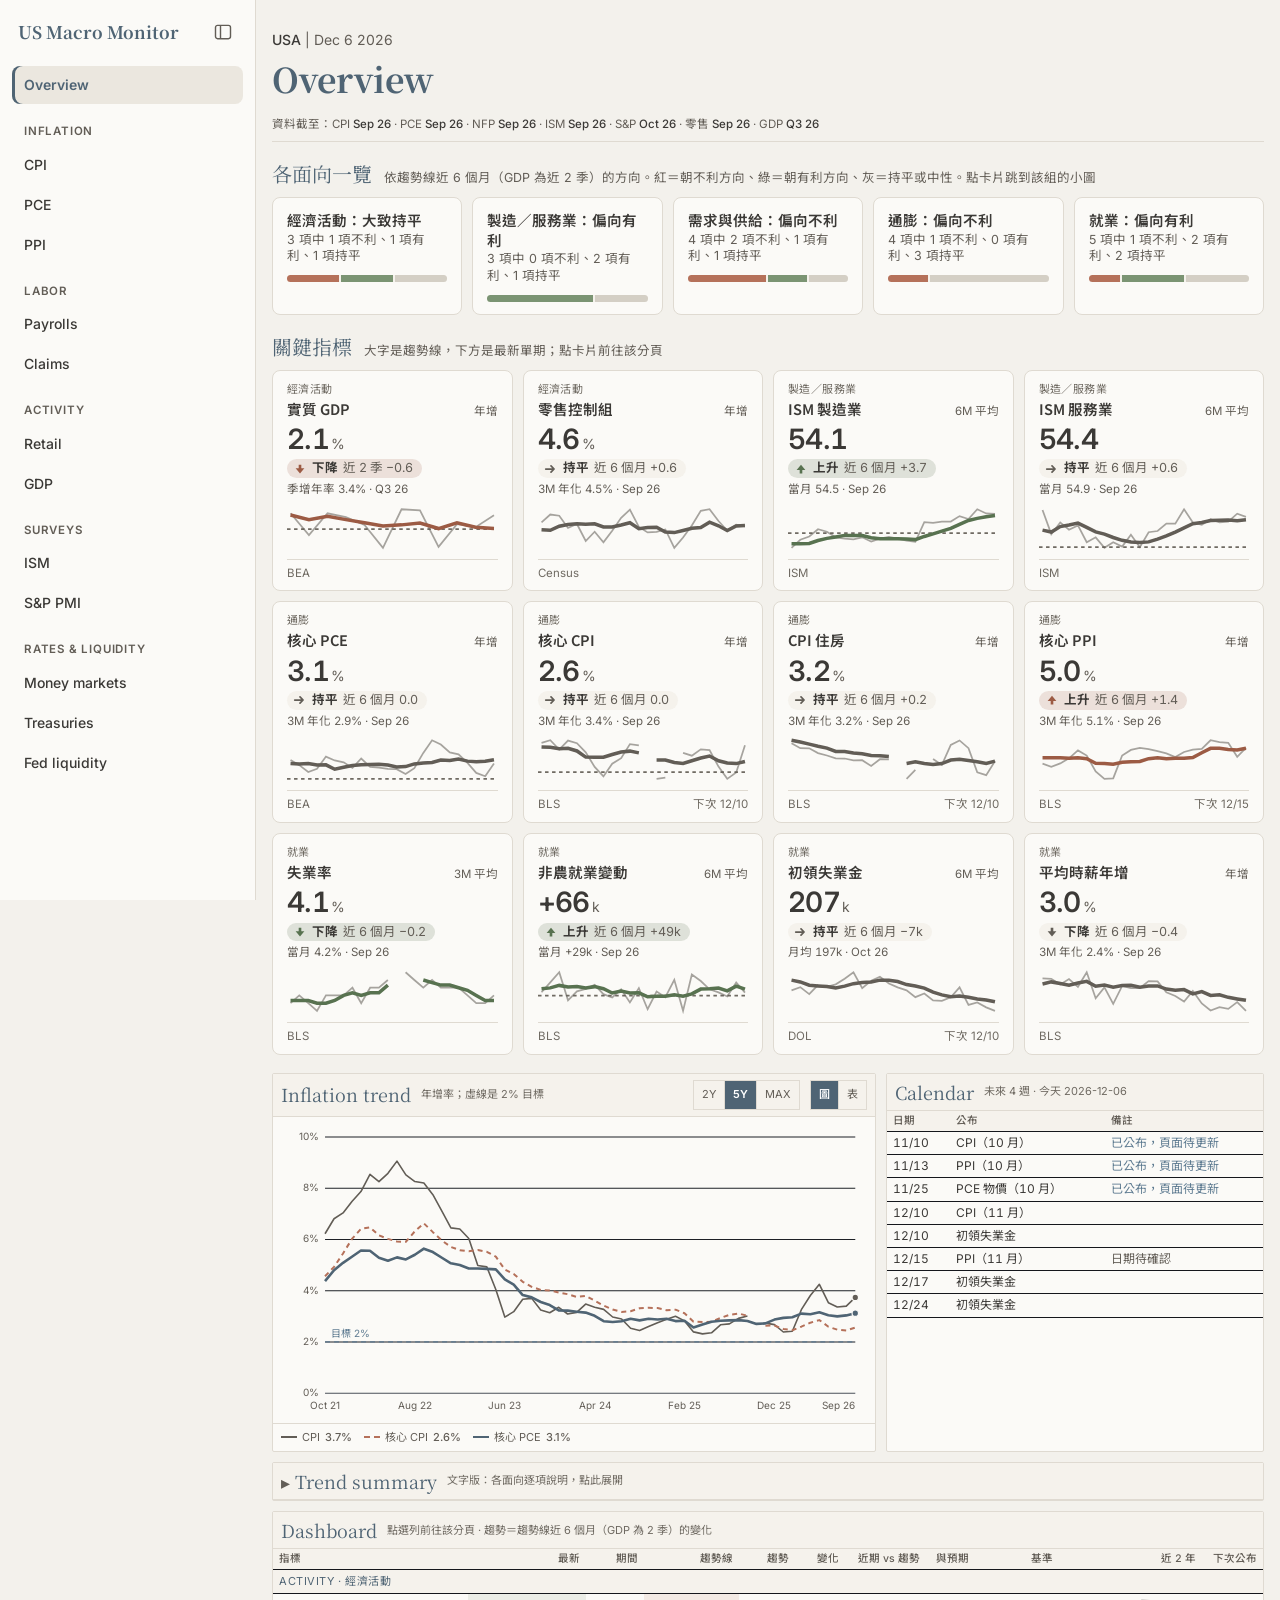
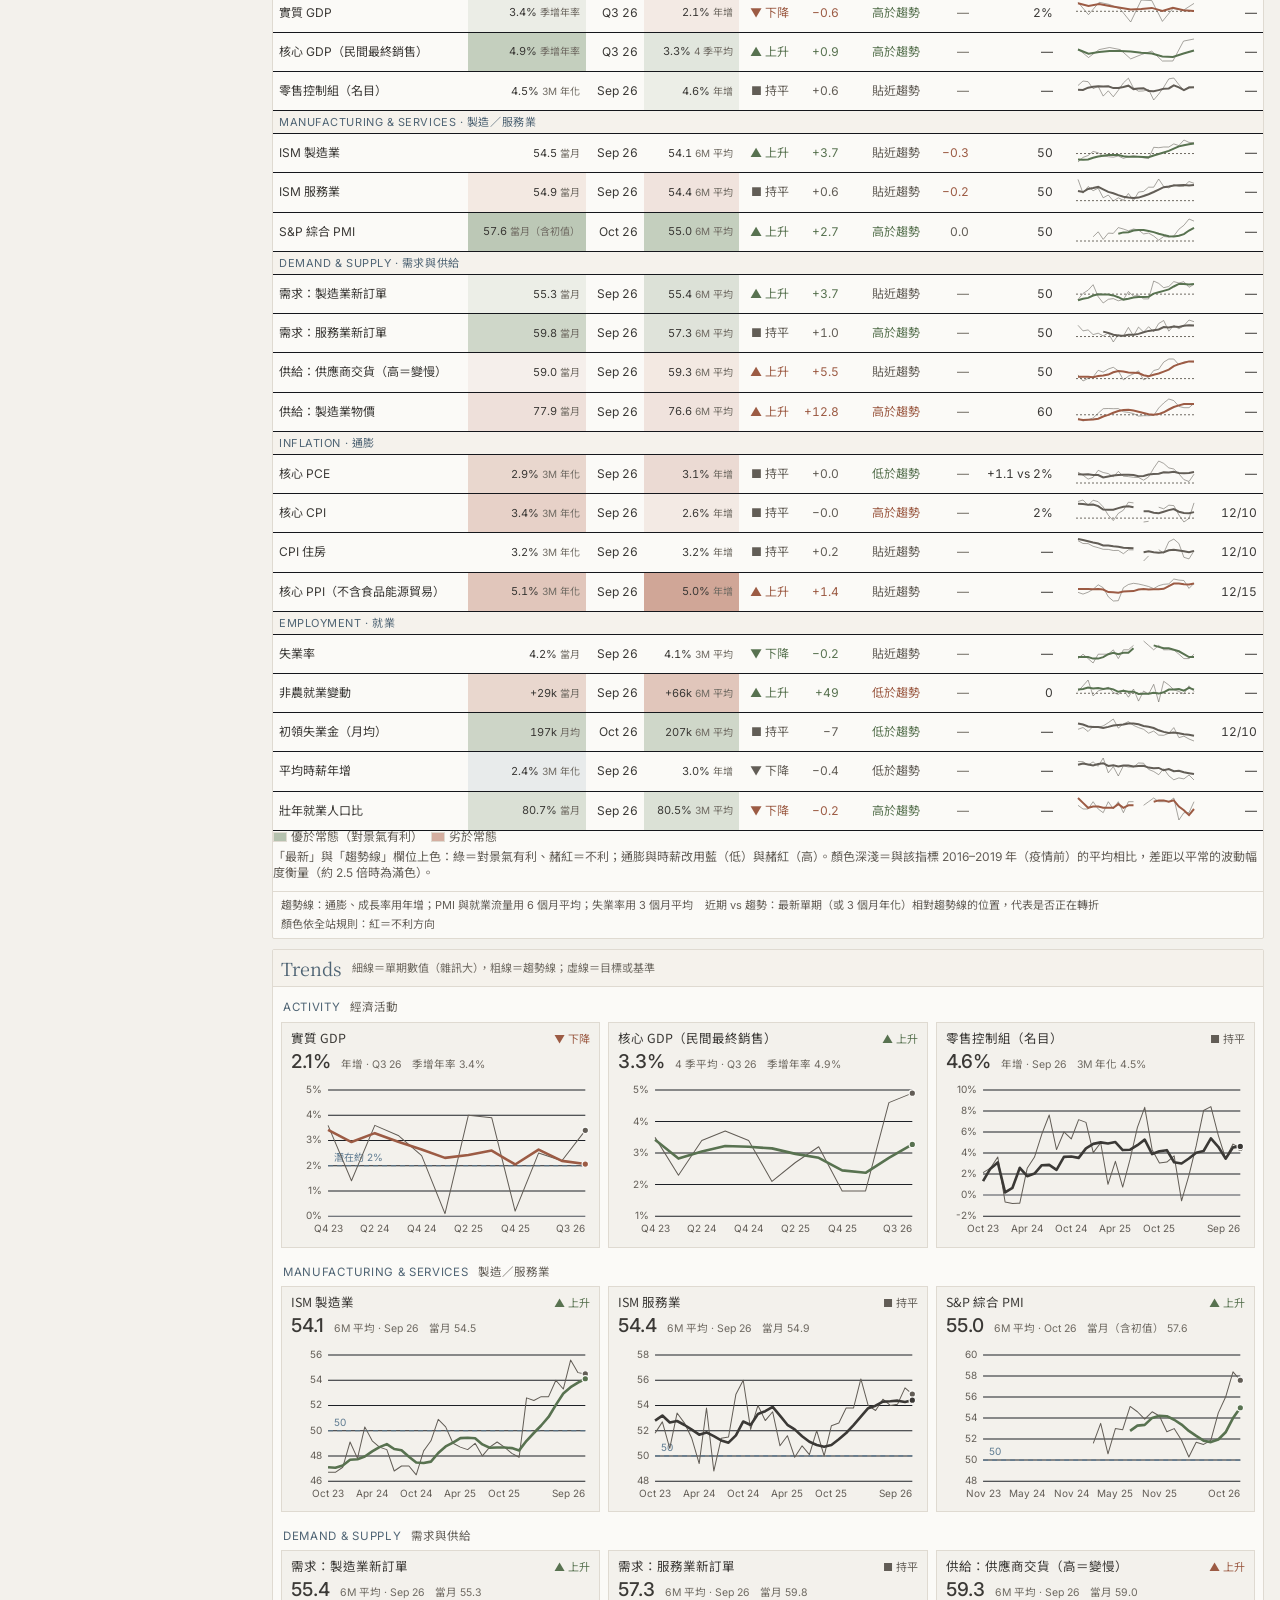
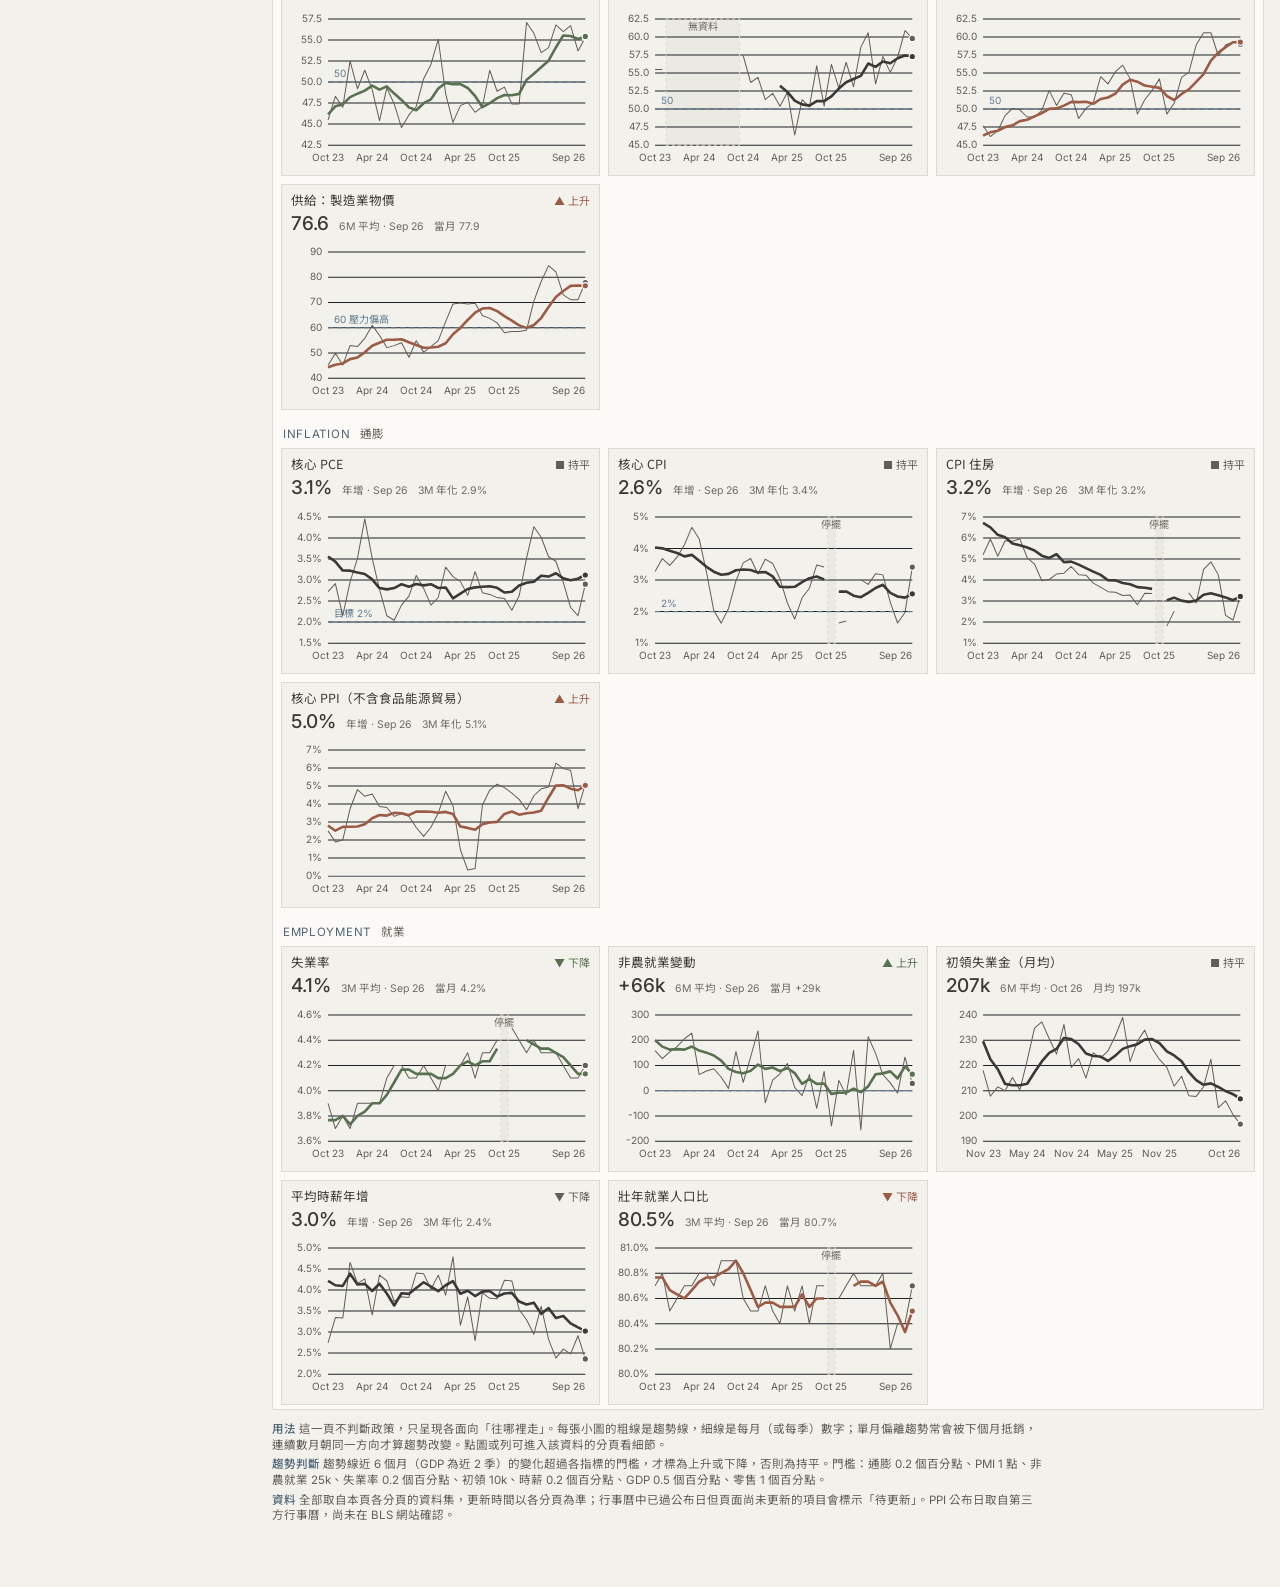
==== commit 3b568aac: "Update 2026-11-01 20:23" ====
--- a/index.html
+++ b/index.html
@@ -13,7 +13,6 @@
 <aside class="side" id="side" aria-label="選單">
   <div class="sideh"><span class="sbrand" id="sbrand"></span><button type="button" class="sidebtn" id="sideClose" aria-label="收起側欄" title="收起側欄"><svg viewBox="0 0 24 24" fill="none" stroke="currentColor" stroke-width="1.7" aria-hidden="true"><rect x="3" y="4" width="18" height="16" rx="2.5"/><path d="M9 4v16"/></svg></button></div>
   <nav class="dsnav" id="nav" aria-label="Dataset"></nav>
-  <div class="demo" id="demo"></div>
 </aside>
 <button type="button" class="sidebtn sideopen" id="sideOpen" aria-label="展開側欄" title="展開側欄" aria-controls="side"><svg viewBox="0 0 24 24" fill="none" stroke="currentColor" stroke-width="1.7" aria-hidden="true"><rect x="3" y="4" width="18" height="16" rx="2.5"/><path d="M9 4v16"/></svg></button>
 <div class="scrim" id="scrim" hidden></div>
@@ -24,7 +23,7 @@
   <div class="meta"><b>USA</b> | <span id="dt"></span></div>
   <h1 id="hd"></h1>
 
-  <h2 class="sec">Overview</h2>
+  <h2 class="sec">Snapshot</h2>
   <p class="how" id="ovHow">動能＝3 個月年化相對年增：高出 0.3 個百分點以上為加速（紅），低 0.3 以上為降溫（藍）。點列可在 Components 拆開該項目。</p>
   <div class="tblw"><table id="ovt"></table></div>
   <div class="tblw" id="ovt2w" hidden><table id="ovt2"></table></div>
@@ -71,7 +70,7 @@
   <div class="meta"><b>USA</b> | <span id="dt"></span></div>
   <h1 id="hd"></h1>
 
-  <h2 class="sec">Overview</h2>
+  <h2 class="sec">Snapshot</h2>
   <p class="how">季增年率（SAAR）：季增率連乘四季。核心 GDP＝對國內民間買家的最終銷售（消費＋民間固定投資），排除波動大的存貨、淨出口與政府支出。</p>
   <div class="tblw"><table id="govt"></table></div>
   <p class="hlg" id="gLg"></p>
@@ -105,7 +104,7 @@
   <div class="meta"><b>USA</b> | <span id="dt"></span></div>
   <h1 id="hd"></h1>
 
-  <h2 class="sec">Overview</h2>
+  <h2 class="sec">Snapshot</h2>
   <p class="how">擴散指數以 50 為分界：高於 50 代表回覆「增加」的企業多於「減少」。點分項名稱可在下方大圖畫出。</p>
   <div class="tblw"><table id="sov"></table></div>
   <div class="tblw" id="sov2w" hidden><table id="sov2"></table></div>
@@ -137,7 +136,7 @@
   <div class="meta"><b>USA</b> | <span id="dt"></span></div>
   <h1 id="hd"></h1>
 
-  <h2 class="sec">Overview</h2>
+  <h2 class="sec">Snapshot</h2>
   <div class="tblw"><table id="cov"></table></div>
   <p class="hlg" id="cLg"></p>
   <div id="cp1"></div>
@@ -165,7 +164,7 @@
   <h1 id="hd"></h1>
   <div id="mp1"></div>
 
-  <h2 class="sec">Overview</h2>
+  <h2 class="sec">Snapshot</h2>
   <div class="tblw"><table id="mt"></table></div>
 
   <h2 class="sec">Rate corridor</h2>
@@ -193,7 +192,7 @@
   <h1 id="hd"></h1>
   <div id="up1"></div>
 
-  <h2 class="sec">Overview</h2>
+  <h2 class="sec">Snapshot</h2>
   <div class="tblw"><table id="ut"></table></div>
 
   <h2 class="sec">Yield curve</h2>
@@ -244,18 +243,10 @@
   <h1 id="hd"></h1>
   <div id="lp1"></div>
 
-  <h2 class="sec">Overview</h2>
+  <h2 class="sec">Snapshot</h2>
   <div class="tblw"><table id="lw"></table></div>
   <div class="tblw"><table id="ld"></table></div>
   <p class="hlg">淨流動性＝聯準會總資產 − TGA − ON RRP（不含外國官方逆回購），衡量留在民間金融體系的央行資金。bp＝基點（0.01 個百分點）。</p>
-
-  <h2 class="sec">Rate corridor</h2>
-  <p class="how">聯準會用三個管理利率圍出隔夜利率的區間：上限是常備附買回操作（SRP，即 ON RP）利率，下限是 ON RRP 利率，中間是準備金利率 IORB。SOFR 與 EFFR 是市場利率；若 SOFR 經常貼近或超過 SRP 利率，代表準備金不足、資金緊。</p>
-  <div class="charts" style="grid-template-columns:1fr"><div class="hv" id="lc1"></div></div>
-  <div class="charts">
-    <div class="hv" id="lc2"></div>
-    <div class="hv" id="lc3"></div>
-  </div>
 
   <h2 class="sec">Reserve ampleness</h2>
   <p class="how">準備金是否「充足」（ample）看兩件事：準備金占銀行總資產的比率，以及 EFFR 對準備金變動的敏感度。紐約聯準銀行的準備金需求彈性（RDE）衡量準備金增加相當於銀行資產 1% 時，EFFR 減 IORB 會變動幾個 bp：接近 0 是「過剩」（abundant），小幅為負是「充足」，明顯為負代表準備金開始「稀缺」（scarce），利率對準備金變動變得敏感。散布圖中的水平分層，部分來自聯準會對 IORB 在目標區間內位置的技術性調整，並非準備金需求本身的變化。</p>
@@ -289,9 +280,12 @@
   <div class="charts" style="grid-template-columns:1fr"><div class="hv" id="lb5"></div></div>
 
   <h2 class="sec">Treasury cash and backstops</h2>
-  <p class="how">TGA 取自財政部每日國庫報表，比 H.4.1 早一週看到變化；繳稅日與發債結算日 TGA 會跳升、準備金下降。貼現窗口與附買回的使用量平時很小，突然放大代表有機構需要緊急資金。</p>
+  <p class="how">TGA 取自財政部每日國庫報表，比 H.4.1 早一週看到變化；繳稅日與發債結算日 TGA 會跳升、準備金下降。ON RRP 餘額代表貨幣市場基金停在聯準會的閒置資金；常備附買回（SRP）、貼現窗口與附買回的使用量平時很小，突然放大代表有機構需要緊急資金。隔夜利率走廊見 Money markets 頁。</p>
   <div class="charts">
     <div class="hv" id="lt1"></div>
+    <div class="hv" id="lc3"></div>
+  </div>
+  <div class="charts">
     <div class="hv" id="lt2"></div>
   </div>
   <p class="note">資料來源：聯準會理事會 H.4.1 與 IORB（經聖路易聯準銀行 FRED 提供；理事會的資料下載服務即將停用並指向 FRED）；紐約聯準銀行 SOFR（含百分位）、EFFR、TGCR、ON RRP 與常備附買回操作（SRP）；美國財政部 Daily Treasury Statement；銀行總資產取自聯準會理事會 H.8（所有商業銀行，季調）；準備金需求彈性取自紐約聯準銀行 Reserve Demand Elasticity；名目 GDP 取自 BEA（最新一季之後沿用最新值）；附息公債交割日取自財政部 Fiscal Data 標售資料。利率互換（IRS）屬授權商業資料，不在本頁範圍。</p>
--- a/core.css
+++ b/core.css
@@ -25,7 +25,7 @@
 .demo{font-size:13px;color:var(--muted);background:var(--chip);border-radius:8px;padding:8px 12px;margin:20px 0 0}
 .meta{margin-top:28px;font-size:14px;color:var(--muted)}
 .meta b{color:var(--ink);font-weight:500}
-h1{font-family:"Noto Serif TC","Songti TC",serif;font-weight:700;color:var(--brand);font-size:clamp(28px,4.6vw,40px);line-height:1.15;margin:6px 0 10px}
+h1{font-family:"Noto Serif TC","Songti TC",serif;font-weight:700;color:var(--brand);font-size:clamp(26px,3.4vw,34px);line-height:1.2;letter-spacing:-.01em;text-wrap:balance;margin:6px 0 10px}
 h2.sec{font-family:"Noto Serif TC","Songti TC",serif;font-weight:400;color:var(--brand);font-size:24px;margin:30px 0 4px}
 .by{font-size:14px;color:var(--muted);margin-bottom:22px}
 .sum{background:var(--paper);border-left:4px solid var(--brand);border-radius:4px;padding:14px 18px;margin:0 0 26px}
@@ -117,7 +117,7 @@
 #stk svg rect.seg{cursor:pointer}
 #ovt th,#ovt td{padding:5px 7px}
 @media (max-width:640px){.tblw th:first-child,.tblw td:first-child{position:sticky;left:0;background:var(--paper);z-index:1;box-shadow:1px 0 0 var(--rule)}.tblw tr.sel td:first-child{background:var(--hl)}}
-@media (max-width:640px){.charts{grid-template-columns:1fr}.chip span{max-width:150px}}
+@media (max-width:640px){.charts{grid-template-columns:1fr}.chip span{max-width:150px}.chips{flex-wrap:nowrap;overflow-x:auto;scrollbar-width:none;padding-bottom:2px}.chip{flex:none}}
 .heattb{border:0;margin:6px 0 0;padding:0 0 4px}
 table.heat{font-size:11px}
 table.heat th.hc{font-weight:400;font-size:10px;color:var(--muted);text-align:center;padding:4px 2px;line-height:1.15}
@@ -165,13 +165,12 @@
 .sidebtn svg{width:20px;height:20px}
 .sideopen{position:fixed;top:10px;left:10px;z-index:35;background:var(--paper);border:1px solid var(--rule);box-shadow:0 2px 8px rgba(0,0,0,.08)}
 body.side-on .sideopen{display:none}
-.side .dsnav{flex-direction:column;align-items:stretch;gap:12px;margin:0;flex-wrap:nowrap}
+.side .dsnav{flex-direction:column;align-items:stretch;gap:22px;margin:0;flex-wrap:nowrap}
 .side .dsnav .ng{display:flex;flex-direction:column;align-items:stretch;gap:2px}
-.side .dsnav .ngl{padding:0 10px 4px;margin:0}
+.side .dsnav .ngl{padding:0 12px 6px;margin:0;font-size:11.5px;letter-spacing:.07em}
 .side .dsnav a{display:flex;align-items:center;min-height:38px;padding:0 12px;border:0;border-radius:8px;background:transparent;color:var(--ink);font-weight:500;font-size:14px}
 .side .dsnav a:hover{background:var(--chip)}
 .side .dsnav a[aria-current="page"]{background:var(--chip);color:var(--brand);font-weight:600;box-shadow:inset 3px 0 0 var(--brand)}
-.side .demo{margin:auto 0 0;font-size:12.5px;line-height:1.6}
 .scrim{position:fixed;inset:0;z-index:38;background:rgba(20,19,17,.4)}
 .scrim[hidden]{display:none}
 @media (min-width:1000px){body.side-on{padding-left:256px}}
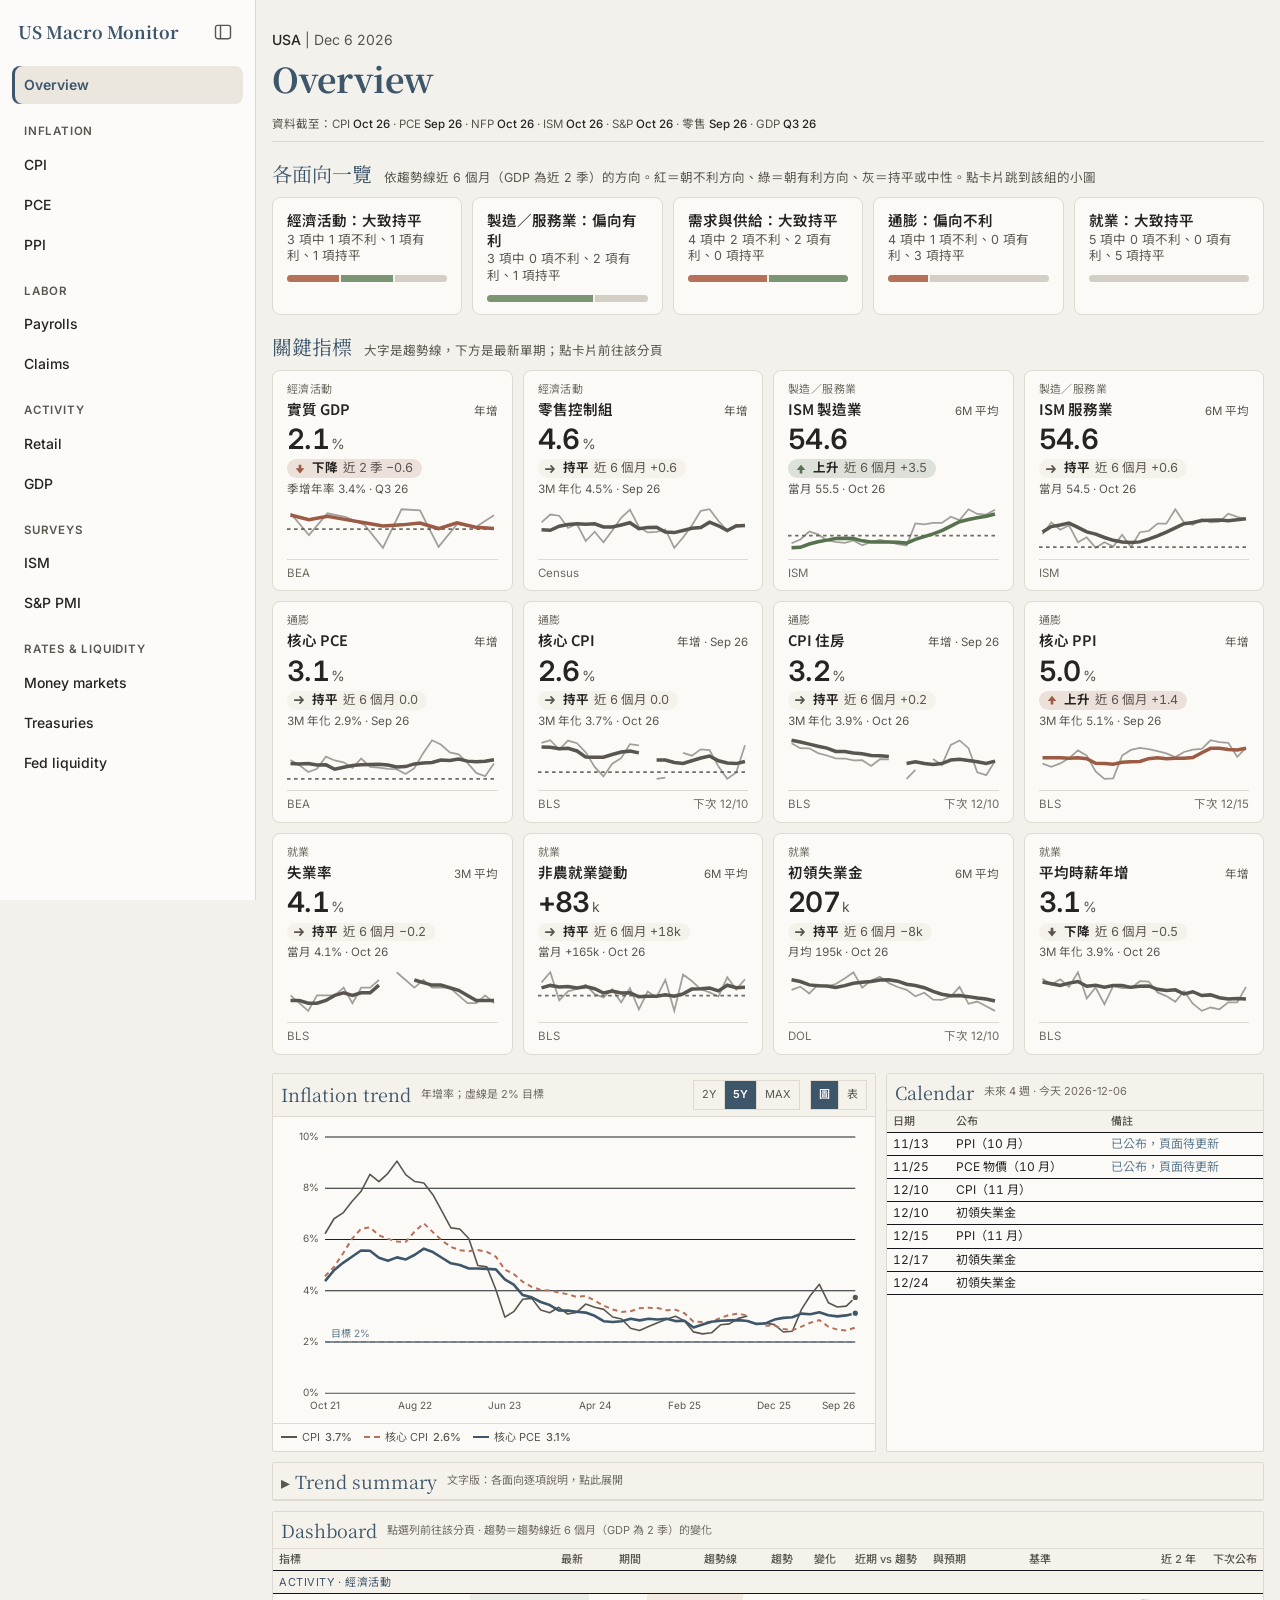
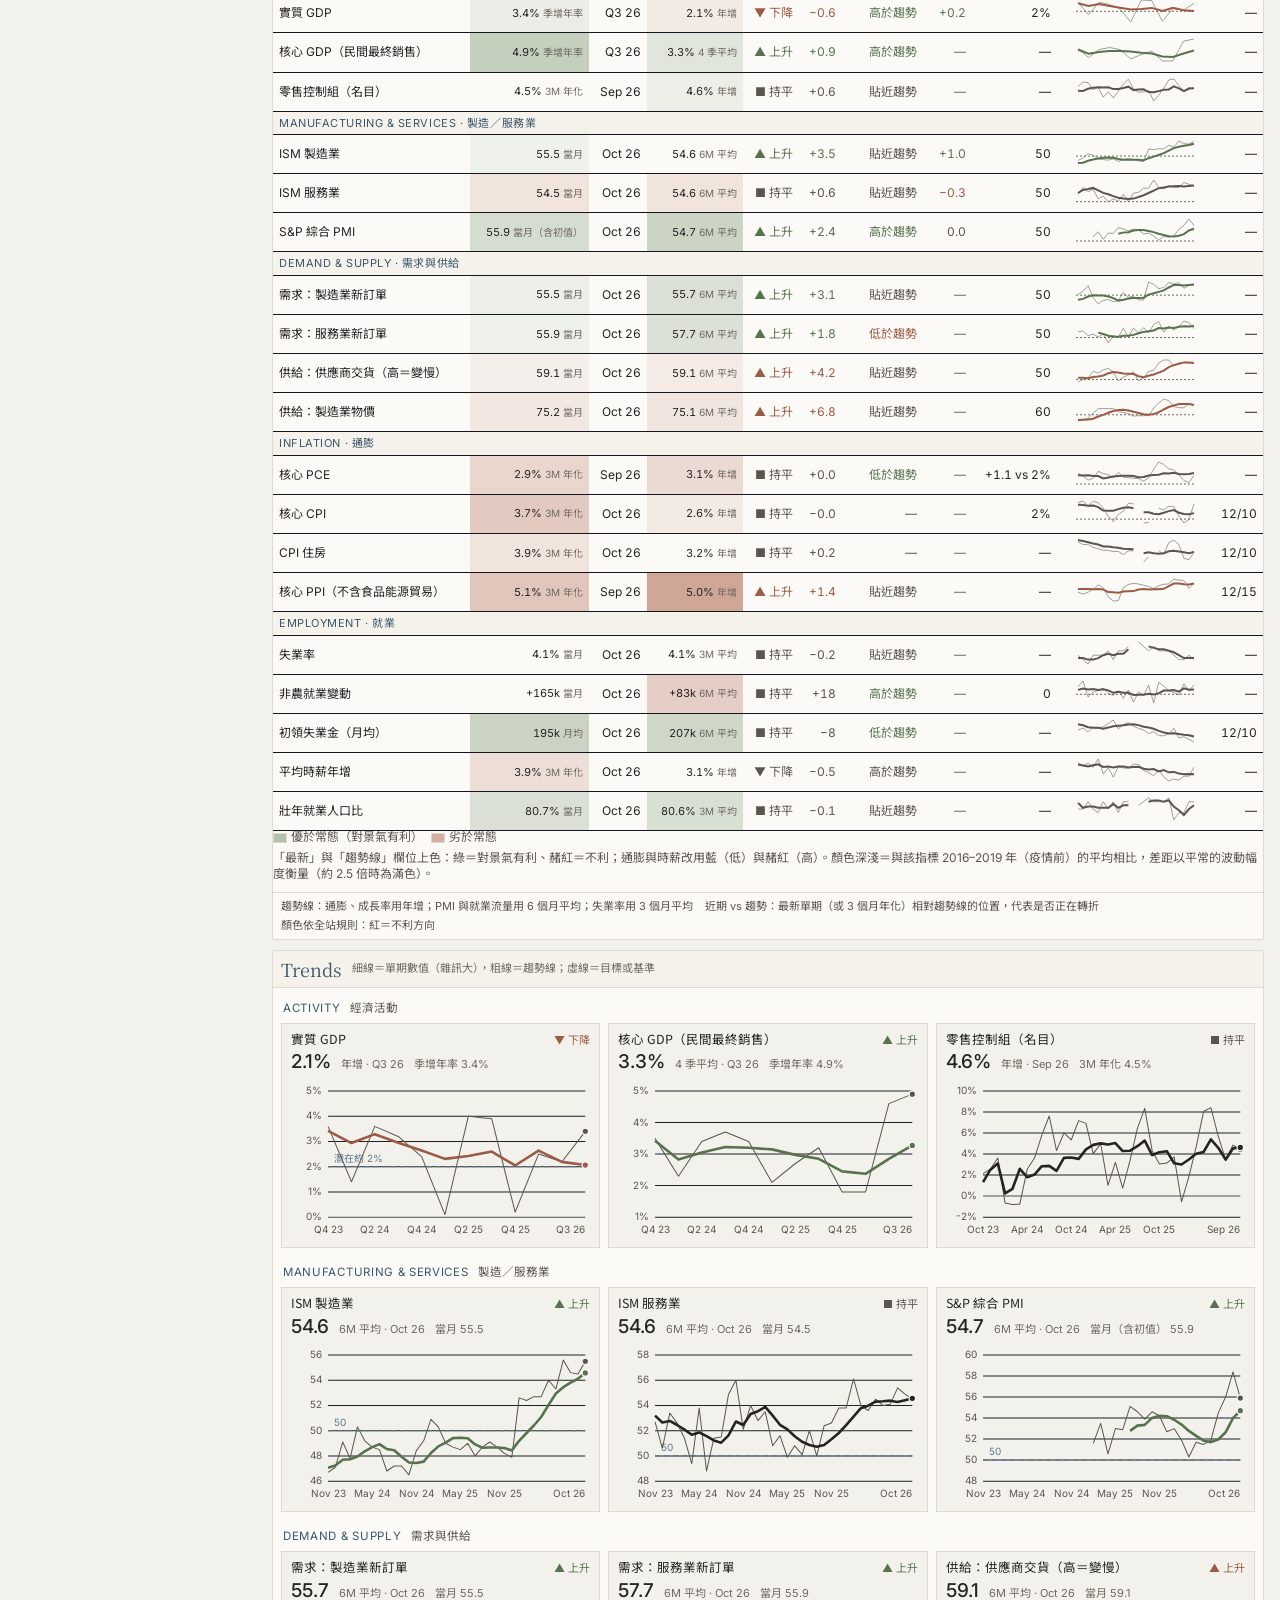
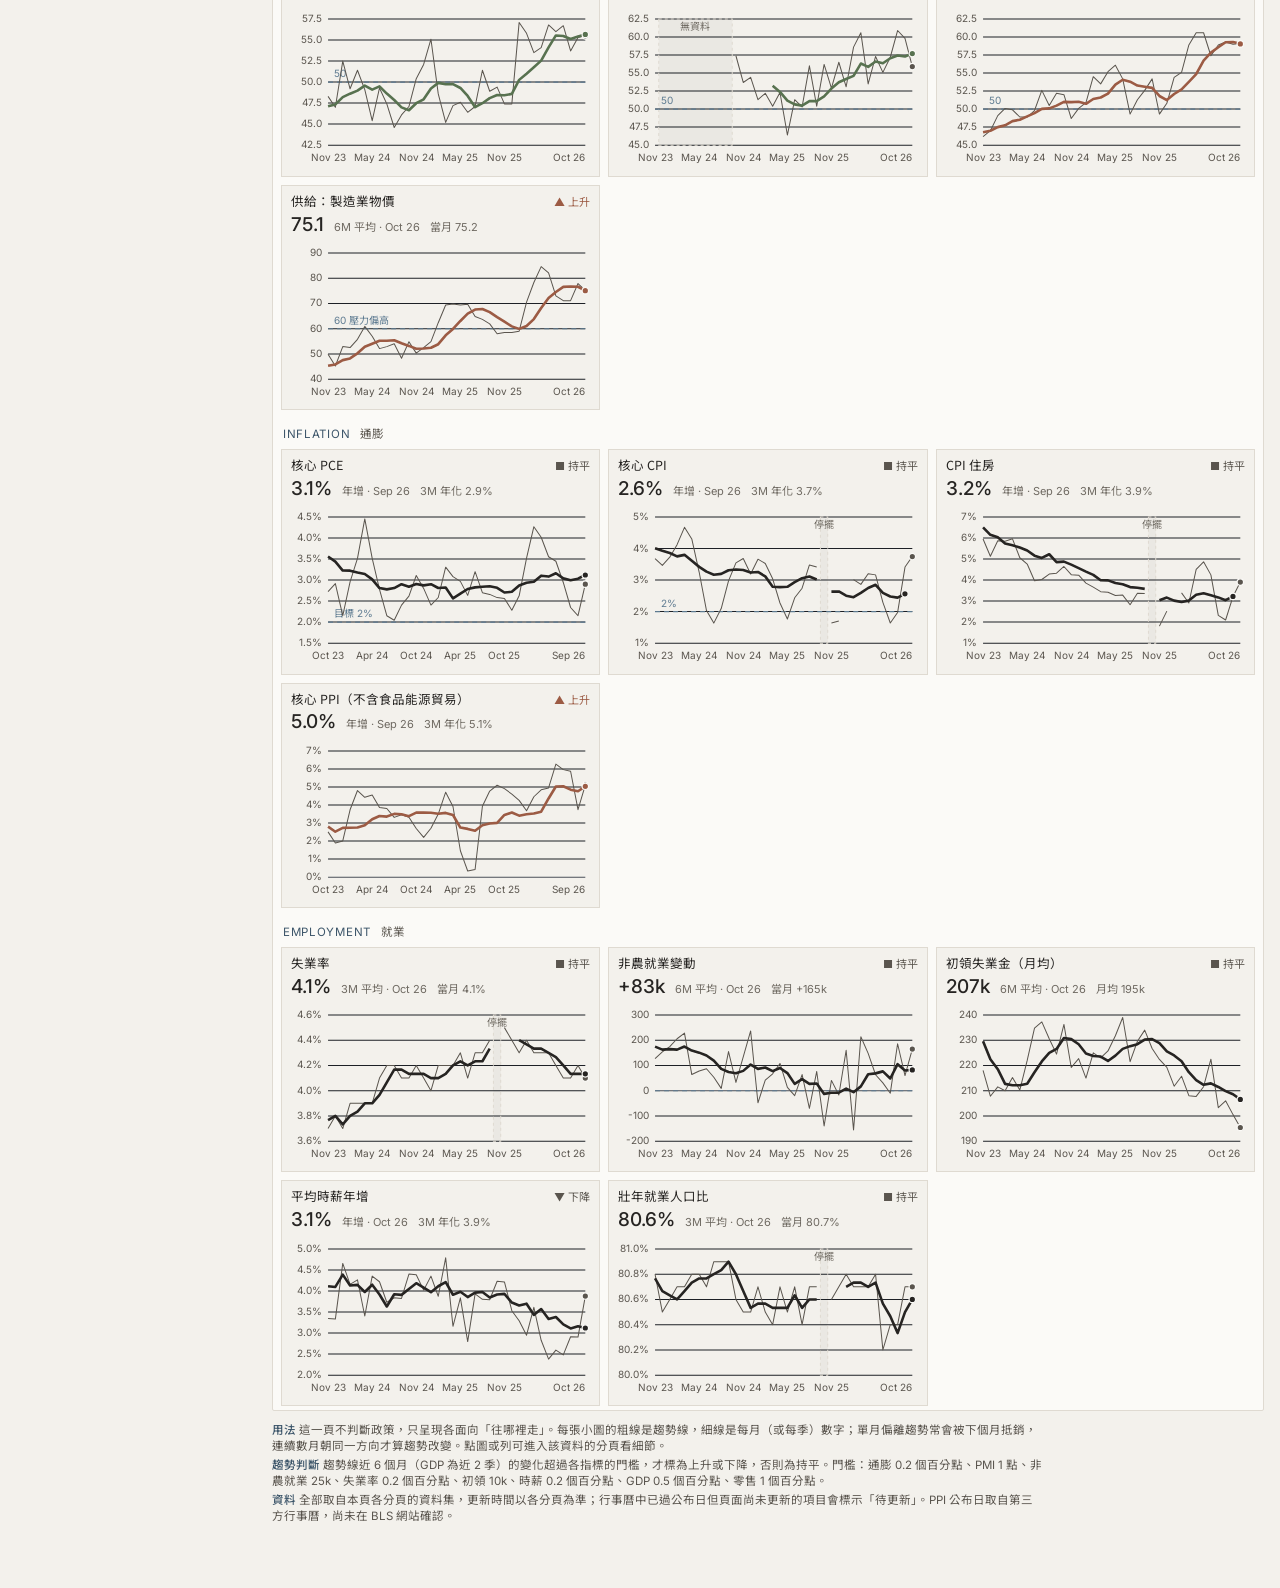
==== commit b9158bcf: "Update 2026-11-12 21:51" ====
--- a/index.html
+++ b/index.html
@@ -22,6 +22,7 @@
 <template id="tpl-tree">
   <div class="meta"><b>USA</b> | <span id="dt"></span></div>
   <h1 id="hd"></h1>
+  <div class="k3" id="k3"></div>
 
   <h2 class="sec">Snapshot</h2>
   <p class="how" id="ovHow">動能＝3 個月年化相對年增：高出 0.3 個百分點以上為加速（紅），低 0.3 以上為降溫（藍）。點列可在 Components 拆開該項目。</p>
--- a/core.css
+++ b/core.css
@@ -1,6 +1,6 @@
 :root{
-  --bg:#f3f1ec; --paper:#fbfaf7; --ink:#3b3936; --muted:#625d56; --rule:#dfdad1;
-  --brand:#4f6474; --chip:#ebe7df; --hl:#efebe3; --rd:#9c5b44; --bl:#4f6b85;
+  --bg:#f3f1ec; --paper:#fcfbf9; --ink:#262422; --muted:#5a554e; --rule:#dcd6cc;
+  --brand:#3d566a; --chip:#ebe7df; --hl:#efebe3; --rd:#9c5b44; --bl:#4f6b85;
   --c1:#5e7b91; --c2:#b5715a; --c3:#7b9473; --c4:#8c7aa0;
   --axis:#5f5a53; --grid:#e8e4dc; --frame:#aaa49a; --shade:#ebe7df;
   --k0:#5e7b91; --k1:#b5715a; --k2:#7b9473; --k3:#8c7aa0; --k4:#c19d58; --k5:#5f938e; --k6:#ae7b8c; --k7:#9a9488; --k8:#8a6d58; --k9:#8eaac2; --kx:#d4cfc5; --tot:#2f2d2a;
@@ -20,13 +20,13 @@
   --k0:#93acc2; --k1:#d49c86; --k2:#a6bb9c; --k3:#b7a5c9; --k4:#d8bd84; --k5:#8fbdb7; --k6:#cfa1b1; --k7:#b4aea2; --k8:#bf9e86; --k9:#b6cde0; --kx:#4a4743; --tot:#f2efe9;
 }
 *{box-sizing:border-box}
-body{margin:0;background:var(--bg);color:var(--ink);font:16px/1.75 "Inter","Noto Sans TC","PingFang TC",system-ui,sans-serif}
-.wrap{max-width:900px;margin:0 auto;padding:0 16px 64px}
+body{margin:0;background:var(--bg);color:var(--ink);-webkit-font-smoothing:antialiased;font:16px/1.75 "Inter","Noto Sans TC","PingFang TC",system-ui,sans-serif}
+.wrap{max-width:1020px;margin:0 auto;padding:0 16px 64px}
 .demo{font-size:13px;color:var(--muted);background:var(--chip);border-radius:8px;padding:8px 12px;margin:20px 0 0}
 .meta{margin-top:28px;font-size:14px;color:var(--muted)}
 .meta b{color:var(--ink);font-weight:500}
 h1{font-family:"Noto Serif TC","Songti TC",serif;font-weight:700;color:var(--brand);font-size:clamp(26px,3.4vw,34px);line-height:1.2;letter-spacing:-.01em;text-wrap:balance;margin:6px 0 10px}
-h2.sec{font-family:"Noto Serif TC","Songti TC",serif;font-weight:400;color:var(--brand);font-size:24px;margin:30px 0 4px}
+h2.sec{font-family:"Noto Serif TC","Songti TC",serif;font-weight:600;color:var(--brand);font-size:23px;line-height:1.3;margin:36px 0 8px;padding-bottom:6px;border-bottom:1px solid var(--rule)}
 .by{font-size:14px;color:var(--muted);margin-bottom:22px}
 .sum{background:var(--paper);border-left:4px solid var(--brand);border-radius:4px;padding:14px 18px;margin:0 0 26px}
 .sum h2{font-size:15px;margin:0 0 4px;color:var(--brand)}
@@ -48,7 +48,7 @@
 .chip{display:inline-flex;align-items:center;gap:4px;border:1px solid var(--rule);border-radius:3px;padding:1px 2px 1px 6px;color:var(--ink);max-width:100%}
 .chip i{width:10px;height:3px;flex:none}
 .chip span{overflow:hidden;text-overflow:ellipsis;white-space:nowrap;max-width:190px}
-.chip button{all:unset;cursor:pointer;padding:0 4px;color:var(--muted);font-size:11px;border-radius:2px}
+.chip button{all:unset;cursor:pointer;padding:0 4px;color:var(--muted);font-size:12px;border-radius:2px}
 .chip button:hover{background:var(--chip);color:var(--ink)}
 .tb .add,.tb .rst{all:unset;cursor:pointer;padding:2px 6px;border:1px dashed var(--frame);border-radius:3px;color:var(--brand)}
 .tb .rst{border-style:solid;border-color:transparent;color:var(--muted);margin-left:auto}
@@ -58,22 +58,24 @@
 .pop input{width:100%;border:0;border-bottom:1px solid var(--rule);padding:9px 10px;font:inherit;background:transparent;color:var(--ink);outline:none}
 .pop ul{list-style:none;margin:0;padding:4px 0;max-height:260px;overflow:auto}
 .pop li{padding:4px 10px;cursor:pointer;white-space:nowrap;overflow:hidden;text-overflow:ellipsis}
-.pop li.h{cursor:default;color:var(--muted);font-weight:700;font-size:11px;letter-spacing:.04em;text-transform:uppercase;padding-top:8px}
+.pop li.h{cursor:default;color:var(--muted);font-weight:700;font-size:12px;letter-spacing:.04em;text-transform:uppercase;padding-top:8px}
 .pop li.on,.pop li:not(.h):hover{background:var(--hl)}
-.pop li .w{float:right;color:var(--muted);font-size:11px;margin-left:8px}
-.pop .ft{font-size:11px;color:var(--muted);padding:5px 10px;border-top:1px solid var(--rule)}
+.pop li .w{float:right;color:var(--muted);font-size:12px;margin-left:8px}
+.pop .ft{font-size:12px;color:var(--muted);padding:5px 10px;border-top:1px solid var(--rule)}
 p{margin:0 0 16px}
 .tblw{overflow-x:auto;margin:10px 0 8px;background:var(--paper);border:1px solid var(--rule)}
 table{border-collapse:collapse;width:100%;font:13px/1.35 "Inter","Noto Sans TC",sans-serif;font-variant-numeric:tabular-nums}
 th,td{padding:5px 9px;text-align:right;white-space:nowrap}
 th:first-child,td:first-child{text-align:left}
-thead th{font-weight:700;border-bottom:1px solid var(--ink)}
+thead th{font-weight:600;font-size:12px;color:var(--muted);border-bottom:1px solid var(--frame)}
+thead th:first-child{color:var(--ink);font-size:13px}
 thead tr.grp th{border-bottom:0}
 tbody tr+tr td{border-top:1px solid var(--grid)}
+@media (hover:hover){.tblw tbody tr:hover td:first-child{background:var(--hl)}}
 tbody tr.sel td{background:var(--hl)}
-tbody tr.gh td{font-weight:700;color:var(--muted);font-size:11px;letter-spacing:.04em;text-transform:uppercase;padding-top:10px}
+tbody tr.gh td{font-weight:700;color:var(--muted);font-size:12px;letter-spacing:.04em;text-transform:uppercase;padding-top:10px}
 td.vl,th.vl{border-left:1px solid var(--rule)}
-td .cr{all:unset;cursor:pointer;width:14px;display:inline-block;text-align:center;color:var(--muted);font-size:10px}
+td .cr{all:unset;cursor:pointer;width:14px;display:inline-block;text-align:center;color:var(--muted);font-size:11px}
 td .cr:focus-visible,td .nm:focus-visible{outline:2px solid var(--brand)}
 td .nm{all:unset;cursor:pointer;color:var(--ink);border-bottom:1px dotted transparent}
 td .nm:hover{color:var(--brand);border-bottom-color:var(--brand)}
@@ -81,7 +83,7 @@
 .note{font-size:13px;color:var(--muted)}
 .dsnav{display:flex;gap:6px 14px;margin:16px 0 0;flex-wrap:wrap;align-items:center}
 .dsnav .ng{display:inline-flex;gap:6px;align-items:center}
-.dsnav .ngl{font:600 11px/1 "Inter","Noto Sans TC",sans-serif;color:var(--muted);letter-spacing:.04em;text-transform:uppercase;margin-right:2px}
+.dsnav .ngl{font:600 12px/1 "Inter","Noto Sans TC",sans-serif;color:var(--muted);letter-spacing:.04em;text-transform:uppercase;margin-right:2px}
 .dsnav a{font:600 13px/1 "Inter","Noto Sans TC",sans-serif;color:var(--brand);text-decoration:none;border:1px solid var(--rule);background:var(--paper);border-radius:999px;padding:7px 14px}
 .dsnav a[aria-current="page"]{background:var(--brand);color:var(--paper);border-color:var(--brand)}
 .dsnav a:focus-visible{outline:2px solid var(--brand);outline-offset:2px}
@@ -113,20 +115,20 @@
 .klg i.ln{height:2px;background:var(--tot)!important}
 .klg span{overflow:hidden;text-overflow:ellipsis;white-space:nowrap;max-width:230px}
 .klg em{font-style:normal;color:var(--muted);font-variant-numeric:tabular-nums}
-.klg .dn{color:var(--muted);font-size:10px}
+.klg .dn{color:var(--muted);font-size:11px}
 #stk svg rect.seg{cursor:pointer}
 #ovt th,#ovt td{padding:5px 7px}
 @media (max-width:640px){.tblw th:first-child,.tblw td:first-child{position:sticky;left:0;background:var(--paper);z-index:1;box-shadow:1px 0 0 var(--rule)}.tblw tr.sel td:first-child{background:var(--hl)}}
 @media (max-width:640px){.charts{grid-template-columns:1fr}.chip span{max-width:150px}.chips{flex-wrap:nowrap;overflow-x:auto;scrollbar-width:none;padding-bottom:2px}.chip{flex:none}}
 .heattb{border:0;margin:6px 0 0;padding:0 0 4px}
 table.heat{font-size:11px}
-table.heat th.hc{font-weight:400;font-size:10px;color:var(--muted);text-align:center;padding:4px 2px;line-height:1.15}
+table.heat th.hc{font-weight:400;font-size:11px;color:var(--muted);text-align:center;padding:4px 2px;line-height:1.15}
 table.heat td.hx{text-align:center;padding:4px 2px;min-width:26px;color:var(--ink)}
 table.heat td:first-child{white-space:nowrap}
 /* quick view under the stacked chart: headline aggregates with latest M/M and Y/Y */
 .qv{display:flex;flex-wrap:wrap;align-items:center;gap:4px 6px;flex:1 1 100%;border-top:1px dashed var(--grid);padding-top:6px}
 .qv .qvl{color:var(--muted);margin-right:2px}
-.qv .qvl em{font-style:normal;font-size:11px;margin-left:4px}
+.qv .qvl em{font-style:normal;font-size:12px;margin-left:4px}
 .qv button{all:unset;cursor:pointer;display:inline-flex;align-items:baseline;gap:6px;border:1px solid var(--rule);border-radius:3px;padding:2px 8px;color:var(--ink)}
 .qv button em{font-style:normal;color:var(--muted);font-variant-numeric:tabular-nums}
 .qv button:hover{background:var(--hl);border-color:var(--frame)}
@@ -152,6 +154,27 @@
 #hvzoom .zc svg text{font-family:"Inter","Noto Sans TC",sans-serif;fill:var(--axis)}
 #hvzoom .zx{all:unset;position:absolute;top:6px;right:10px;width:30px;height:30px;line-height:30px;text-align:center;font-size:20px;color:var(--ink);cursor:pointer}
 #hvzoom .zx:focus-visible{outline:2px solid var(--brand)}
+/* time range under the enlarged chart: presets and a two-handle track */
+#hvzoom .zr{font:13px/1.3 "Inter","Noto Sans TC",sans-serif;color:var(--muted);padding:8px 4px 4px;border-top:1px solid var(--grid);margin-top:4px}
+#hvzoom .zp{display:flex;flex-wrap:wrap;gap:6px;justify-content:center}
+#hvzoom .zp button{all:unset;cursor:pointer;min-width:30px;text-align:center;padding:5px 10px;border:1px solid var(--rule);border-radius:999px;color:var(--ink)}
+#hvzoom .zp button:hover{background:var(--hl)}
+#hvzoom .zp button[aria-pressed="true"]{background:var(--brand);border-color:var(--brand);color:var(--paper)}
+#hvzoom .zp button:focus-visible{outline:2px solid var(--brand);outline-offset:1px}
+#hvzoom .zp .zd{border-style:dashed;color:var(--muted)}
+#hvzoom .zs{position:relative;height:32px;margin:6px 4% 0}
+#hvzoom .zs::before{content:"";position:absolute;left:0;right:0;top:14px;height:4px;background:var(--rule);border-radius:2px}
+#hvzoom .zf{position:absolute;top:14px;height:4px;background:var(--brand);border-radius:2px}
+#hvzoom .zs input{position:absolute;inset:0;width:100%;height:32px;margin:0;background:none;pointer-events:none;-webkit-appearance:none;appearance:none}
+#hvzoom .zs input::-webkit-slider-runnable-track{background:none;height:32px}
+#hvzoom .zs input::-moz-range-track{background:none}
+#hvzoom .zs input::-webkit-slider-thumb{-webkit-appearance:none;pointer-events:auto;width:18px;height:18px;margin-top:7px;border-radius:50%;background:var(--paper);border:2px solid var(--brand);box-shadow:0 1px 3px rgba(0,0,0,.25);cursor:ew-resize}
+#hvzoom .zs input::-moz-range-thumb{pointer-events:auto;width:14px;height:14px;border-radius:50%;background:var(--paper);border:2px solid var(--brand);cursor:ew-resize}
+#hvzoom .zs input:focus-visible::-webkit-slider-thumb{outline:2px solid var(--brand);outline-offset:2px}
+#hvzoom .zl{display:flex;justify-content:space-between;gap:8px;margin:0 4%;font-variant-numeric:tabular-nums}
+#hvzoom .zl .zla,#hvzoom .zl .zlb{color:var(--ink);font-weight:600}
+#hvzoom .zl .zh{font-size:12px}
+@media (max-width:640px){#hvzoom .zl .zh{display:none}}
 /* collapsible left sidebar (navigation and page notes) */
 .side{position:fixed;inset:0 auto 0 0;z-index:40;width:256px;background:var(--paper);border-right:1px solid var(--rule);display:flex;flex-direction:column;gap:14px;padding:12px 12px 16px;overflow-y:auto;transform:translateX(-100%)}
 body.side-ready .side{transition:transform .22s ease}
@@ -183,3 +206,14 @@
 .curvet td.up{color:var(--rd)}
 .curvet td.dn{color:var(--bl)}
 .curvet .note{margin:6px 0 0}
+/* last three months at a glance, under the headline */
+.k3{display:grid;grid-template-columns:repeat(auto-fit,minmax(230px,1fr));gap:12px;margin:14px 0 4px}
+.k3c{background:var(--paper);border:1px solid var(--rule);border-top:3px solid var(--brand);border-radius:4px;padding:10px 14px 9px;font-family:"Inter","Noto Sans TC",sans-serif;min-width:0}
+.k3n{font-size:14px;font-weight:600;line-height:1.3;display:flex;justify-content:space-between;align-items:baseline;gap:8px}
+.k3n span{font-size:12px;font-weight:400;color:var(--muted);white-space:nowrap}
+.k3v{display:grid;grid-template-columns:repeat(3,1fr);gap:4px;margin:8px 0 6px;font-variant-numeric:tabular-nums;align-items:end}
+.k3v span{font-size:19px;line-height:1.15;color:var(--muted)}
+.k3v span.on{font-size:27px;font-weight:700;color:var(--ink)}
+.k3v em{display:block;font-style:normal;font-size:12px;font-weight:500;color:var(--muted);letter-spacing:.03em}
+.k3v span.on em{color:var(--brand);font-weight:600}
+.k3f{font-size:12.5px;color:var(--muted);border-top:1px solid var(--grid);padding-top:5px;font-variant-numeric:tabular-nums}
--- a/ov.css
+++ b/ov.css
@@ -62,7 +62,7 @@
 #ovapp .tw{overflow:auto;max-height:680px}
 #ovapp table{border-collapse:collapse;width:100%;font-size:12px}
 #ovapp th,#ovapp td{padding:3px 6px;white-space:nowrap;border-bottom:1px solid #15171c}
-#ovapp thead th{position:sticky;top:0;background:var(--panel-2);color:var(--muted);font-weight:500;font-family:var(--f-data);font-size:10.5px;text-align:right;z-index:1;cursor:pointer;user-select:none}
+#ovapp thead th{position:sticky;top:0;background:var(--panel-2);color:var(--muted);font-weight:500;font-family:var(--f-data);font-size:11px;text-align:right;z-index:1;cursor:pointer;user-select:none}
 #ovapp thead th:first-child{text-align:left}
 #ovapp thead th.sorted{color:var(--cmd)}
 #ovapp thead tr.grp th{cursor:default;color:var(--dim);text-align:center;border-bottom:1px solid var(--line)}
@@ -70,14 +70,14 @@
 #ovapp td.nm{text-align:left;font-family:var(--f-ui);max-width:330px;overflow:hidden;text-overflow:ellipsis}
 #ovapp td.nm .zh{font-family:var(--f-zh);color:var(--muted);font-size:11px;margin-left:6px}
 #ovapp tbody tr{cursor:pointer}
-#ovapp tbody tr:hover td{background:#14171d}
+#ovapp tbody tr:hover td:not([style*="background"]){background:var(--sel)}
 #ovapp tbody tr.on td{background:var(--sel)!important}
 #ovapp tr.d0 td.nm{color:var(--amber);font-weight:600}
 #ovapp tr.d1 td.nm{font-weight:600}
 #ovapp .tog{display:inline-block;width:12px;color:var(--dim);font-family:var(--f-data)}
 #ovapp td.hc{color:var(--fg)}
 #ovapp td.na{color:var(--dim)}
-#ovapp .ls{font-size:10.5px;color:var(--muted);text-align:left}
+#ovapp .ls{font-size:11px;color:var(--muted);text-align:left}
 #ovapp .ls b{font-weight:600}
 #ovapp .ls .L{color:var(--bad)}
 #ovapp .ls .S{color:var(--cool)}
@@ -88,9 +88,9 @@
 #ovapp .det .path{color:var(--dim);font-size:11px;font-family:var(--f-data);text-transform:uppercase;letter-spacing:.04em}
 #ovapp .kpis{display:grid;grid-template-columns:repeat(3,minmax(0,1fr));gap:1px;background:var(--line);border:1px solid var(--line)}
 #ovapp .kpi{background:var(--bg);padding:6px 8px}
-#ovapp .kpi .k{color:var(--muted);font-size:10.5px;font-family:var(--f-data);text-transform:uppercase}
+#ovapp .kpi .k{color:var(--muted);font-size:11px;font-family:var(--f-data);text-transform:uppercase}
 #ovapp .kpi .v{font-family:var(--f-data);font-size:20px}
-#ovapp .kpi .s{font-family:var(--f-data);font-size:10.5px;color:var(--dim)}
+#ovapp .kpi .s{font-family:var(--f-data);font-size:11px;color:var(--dim)}
 #ovapp .facts{display:grid;grid-template-columns:auto 1fr;gap:3px 12px;font-size:12px}
 #ovapp .facts dt{color:var(--muted);font-family:var(--f-data);font-size:11px}
 #ovapp .facts dd{margin:0;font-family:var(--f-data)}
@@ -100,7 +100,7 @@
 #ovapp .axis-zh{fill:var(--muted);font-family:var(--f-zh);font-size:10px}
 #ovapp .gridl{stroke:#1d2026;stroke-width:1}
 #ovapp .zero{stroke:#4a4f58;stroke-width:1}
-#ovapp .vlab{fill:var(--fg);font-family:var(--f-data);font-size:10.5px}
+#ovapp .vlab{fill:var(--fg);font-family:var(--f-data);font-size:11px}
 #ovapp .rlab{fill:var(--fg);font-family:var(--f-ui);font-size:11px}
 #ovapp .rlab.sel{fill:var(--cmd)}
 #ovapp .hit{fill:transparent;cursor:pointer}
@@ -126,7 +126,7 @@
 #ovapp .empty{padding:18px;color:var(--dim);font-family:var(--f-data)}
 @media (prefers-reduced-motion:no-preference){#ovapp .bar{transition:width .25s ease,x .25s ease}}
 #ovapp .treebar{display:flex;flex-wrap:wrap;align-items:center;gap:6px 8px;padding:6px 8px;border-bottom:1px solid var(--line)}
-#ovapp .treebar .lbl{color:var(--dim);font-family:var(--f-data);font-size:10.5px;text-transform:uppercase;letter-spacing:.05em}
+#ovapp .treebar .lbl{color:var(--dim);font-family:var(--f-data);font-size:11px;text-transform:uppercase;letter-spacing:.05em}
 #ovapp .btn{background:var(--panel-2);border:1px solid var(--line);color:var(--fg);font-family:var(--f-data);font-size:11px;padding:3px 8px;cursor:pointer}
 #ovapp .btn:hover{border-color:var(--amber);color:var(--amber)}
 #ovapp .lv{display:inline-flex;border:1px solid var(--line)}
@@ -186,8 +186,8 @@
 #ovapp .ovd{font-family:var(--f-data);font-size:11px;white-space:nowrap}
 #ovapp .ovcv{display:flex;align-items:baseline;gap:10px;padding:2px 9px;flex-wrap:wrap}
 #ovapp .ovcv b{font-family:var(--f-data);font-size:19px;font-weight:500}
-#ovapp .ovcv span{font-family:var(--f-data);font-size:10.5px;color:var(--dim)}
-#ovapp .lblx{fill:var(--fg);font-family:var(--f-zh);font-size:10.5px;paint-order:stroke;stroke:var(--panel);stroke-width:3px}
+#ovapp .ovcv span{font-family:var(--f-data);font-size:11px;color:var(--dim)}
+#ovapp .lblx{fill:var(--fg);font-family:var(--f-zh);font-size:11px;paint-order:stroke;stroke:var(--panel);stroke-width:3px}
 #ovapp .rk.chartbox svg{touch-action:auto}
 #ovapp .summary ul,#ovapp .guide ol{margin:0;padding:10px 14px 12px 30px;display:grid;gap:7px;font-family:var(--f-zh);font-size:13.5px;line-height:1.65}
 #ovapp .summary li::marker,#ovapp .guide li::marker{color:var(--amber)}
@@ -230,7 +230,7 @@
 #ovapp .kp .kpi .s{display:flex;justify-content:space-between;gap:6px}
 #ovapp .pills{display:flex;flex-wrap:wrap;gap:6px}
 #ovapp .pill{border:1px solid var(--line);padding:4px 8px;font-size:12px;font-family:var(--f-zh);display:inline-flex;gap:6px;align-items:center;background:var(--bg)}
-#ovapp .pill .tag{font-family:var(--f-data);font-size:10.5px;padding:0 5px;font-weight:600}
+#ovapp .pill .tag{font-family:var(--f-data);font-size:11px;padding:0 5px;font-weight:600}
 #ovapp .pill .tag.acc{background:var(--up);color:#140606}
 #ovapp .pill .tag.dec{background:var(--down);color:#050b14}
 #ovapp .pill .tag.flat{background:var(--mid);color:var(--fg)}
@@ -258,7 +258,7 @@
 #ovapp .hm th.rh{left:0;z-index:3;text-align:left}
 #ovapp .hm td{padding:0;text-align:center;font-family:var(--f-data);min-width:38px;height:20px;border:0;cursor:pointer;color:var(--fg)}
 #ovapp .hm td.rn{position:sticky;left:0;background:var(--panel);text-align:left;padding:0 8px 0 4px;font-family:var(--f-ui);min-width:220px;max-width:260px;overflow:hidden;text-overflow:ellipsis;z-index:1}
-#ovapp .hm td.rn .zh{font-family:var(--f-zh);color:var(--muted);font-size:10.5px;margin-left:5px}
+#ovapp .hm td.rn .zh{font-family:var(--f-zh);color:var(--muted);font-size:11px;margin-left:5px}
 #ovapp .hm td.na{color:var(--dim)}
 #ovapp .hm tr.d0 td.rn{color:var(--amber);font-weight:600}
 #ovapp .hm tr.d1 td.rn{font-weight:600}
@@ -266,7 +266,7 @@
 #ovapp .hm th.yr{color:var(--amber)}
 #ovapp .hm.dense td:not(.rn){min-width:20px;font-size:0}
 #ovapp .hm.dense th{font-size:10px;padding:3px 0;text-align:left;white-space:nowrap;max-width:20px;overflow:visible}
-#ovapp #sumList li .tag{font-family:var(--f-data);font-size:10.5px;padding:0 5px;margin-right:4px}
+#ovapp #sumList li .tag{font-family:var(--f-data);font-size:11px;padding:0 5px;margin-right:4px}
 #ovapp .dsw{display:inline-flex;flex-wrap:wrap;row-gap:4px;gap:0;max-width:100%;min-width:0}
 #ovapp .dsw .tick{border:1px solid var(--amber);cursor:pointer;background:transparent;color:var(--amber)}
 #ovapp .dsw .tick[aria-pressed="true"]{background:var(--amber);color:var(--amber-ink)}
@@ -280,7 +280,7 @@
 #ovapp .key[data-k]{cursor:pointer}
 #ovapp button:disabled{opacity:.4;cursor:not-allowed}
 /* brief theme for the ported overview */
-#ovapp{color-scheme:light;--bg:#f3f1ec;--panel:#fbfaf7;--panel-2:#f5f2ec;--line:#dfdad1;--fg:#3b3936;--muted:#625d56;--dim:#6f6a62;--amber:#4f6474;--amber-ink:#ffffff;--cmd:#5e7b91;--sel:#efebe3;--up:#b5715a;--down:#5e7b91;--mid:#d4cfc5;--good:#587250;--bad:#9c5b44;--cool:#4f6b85;--good-f:#7b9473;--k1:#5e7b91;--k2:#b5715a;--k3:#7b9473;--k-other:#d4cfc5;--f-data:"Inter","Noto Sans TC",sans-serif;--f-ui:"Inter","Noto Sans TC","PingFang TC",system-ui,sans-serif;--f-zh:"Noto Sans TC","PingFang TC","Microsoft JhengHei",sans-serif;background:transparent;padding:0;font-size:13.5px}
+#ovapp{color-scheme:light;--bg:#f3f1ec;--panel:#fbfaf7;--panel-2:#f5f2ec;--line:#dfdad1;--fg:#262422;--muted:#5a554e;--dim:#6f6a62;--amber:#3d566a;--amber-ink:#ffffff;--cmd:#5e7b91;--sel:#efebe3;--up:#b5715a;--down:#5e7b91;--mid:#d4cfc5;--good:#587250;--bad:#9c5b44;--cool:#4f6b85;--good-f:#7b9473;--k1:#5e7b91;--k2:#b5715a;--k3:#7b9473;--k-other:#d4cfc5;--f-data:"Inter","Noto Sans TC",sans-serif;--f-ui:"Inter","Noto Sans TC","PingFang TC",system-ui,sans-serif;--f-zh:"Noto Sans TC","PingFang TC","Microsoft JhengHei",sans-serif;background:transparent;padding:0;font-size:13.5px}
 @media (prefers-color-scheme:dark){:root:not([data-theme="light"]) #ovapp{color-scheme:dark;--bg:#1d1c1a;--panel:#262523;--panel-2:#2c2b28;--line:#3a3834;--fg:#e9e5dd;--muted:#aaa497;--dim:#9a948a;--amber:#aec0ce;--amber-ink:#1d1c1a;--cmd:#93acc2;--sel:#2e2c29;--up:#d49c86;--down:#93acc2;--mid:#4a4743;--good:#a6bb9c;--bad:var(--up);--cool:var(--down);--good-f:#a6bb9c;--k1:#93acc2;--k2:#d49c86;--k3:#a6bb9c;--k-other:#4a4743;}}
 :root[data-theme="dark"] #ovapp{color-scheme:dark;--bg:#1d1c1a;--panel:#262523;--panel-2:#2c2b28;--line:#3a3834;--fg:#e9e5dd;--muted:#aaa497;--dim:#9a948a;--amber:#aec0ce;--amber-ink:#1d1c1a;--cmd:#93acc2;--sel:#2e2c29;--up:#d49c86;--down:#93acc2;--mid:#4a4743;--good:#a6bb9c;--bad:var(--up);--cool:var(--down);--good-f:#a6bb9c;--k1:#93acc2;--k2:#d49c86;--k3:#a6bb9c;--k-other:#4a4743;}
 #ovapp .tip{background:var(--panel)!important;box-shadow:0 6px 20px rgba(0,0,0,.15)!important}
